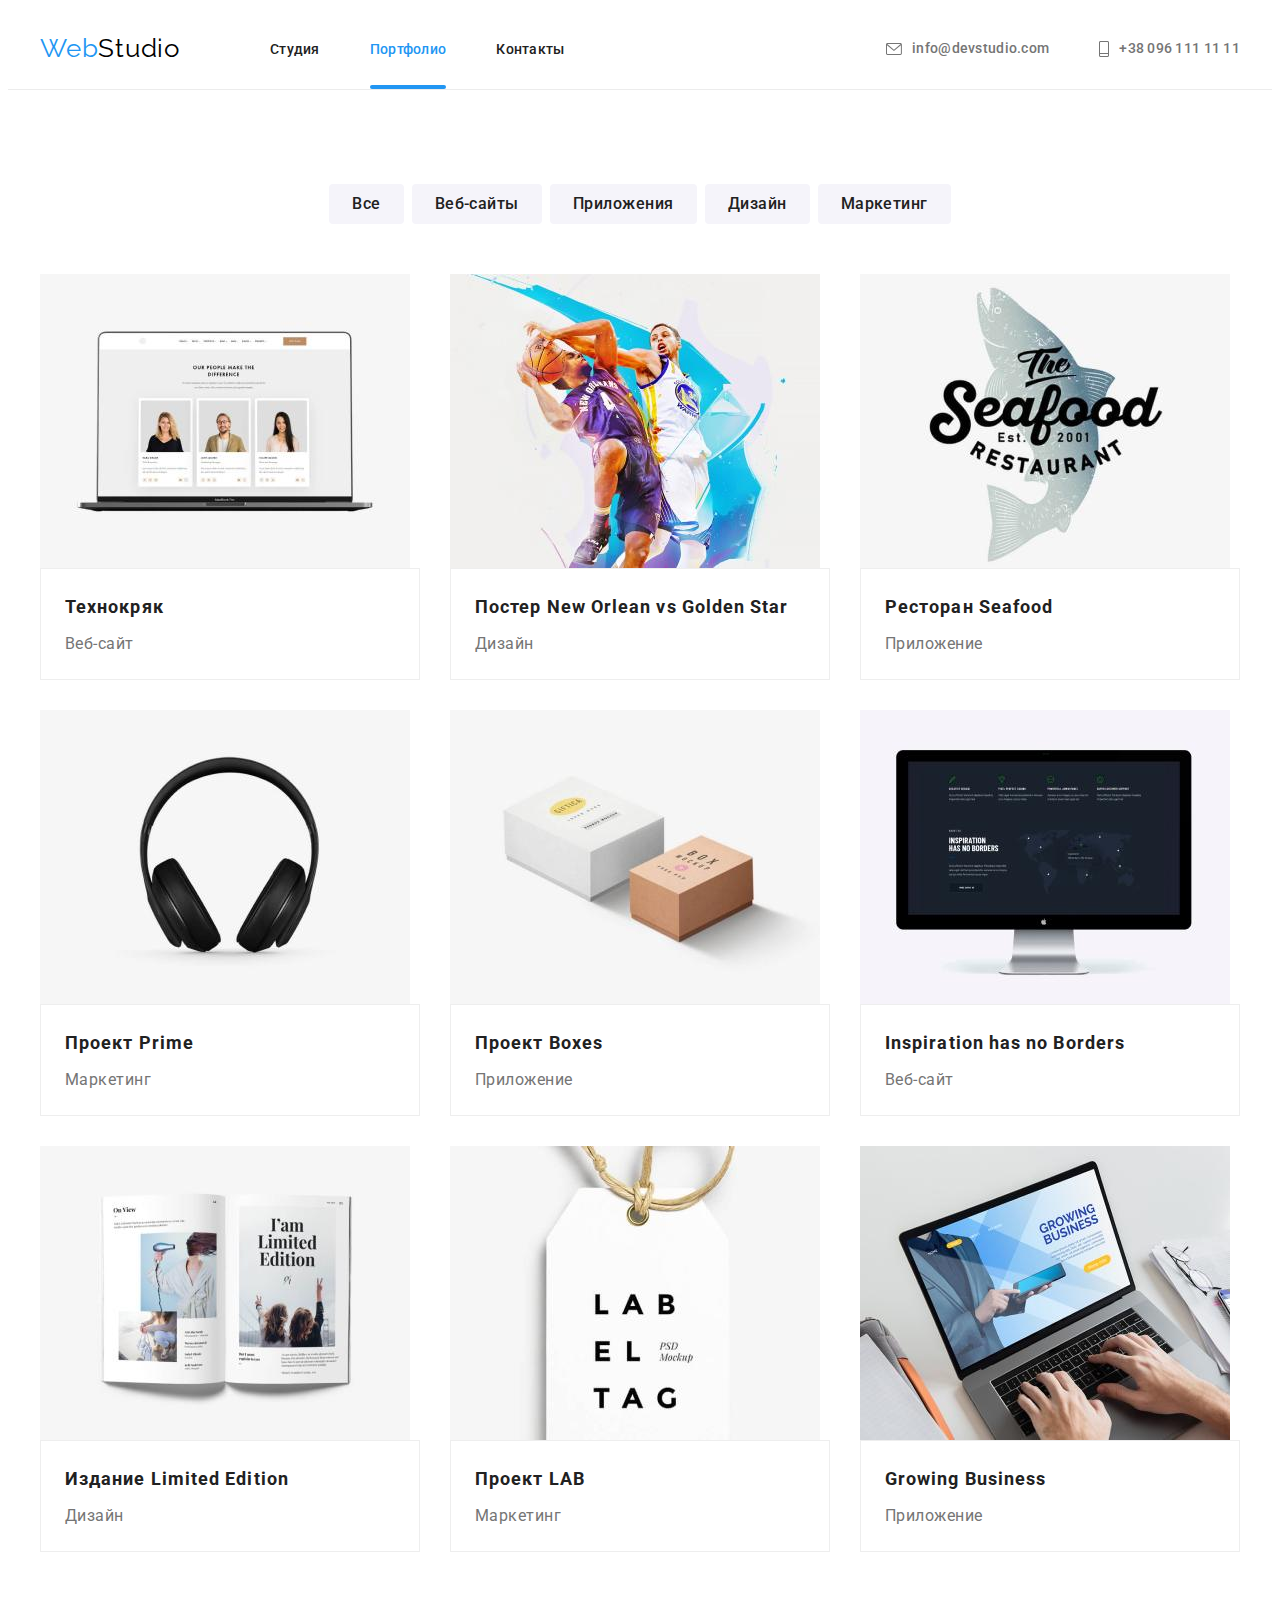
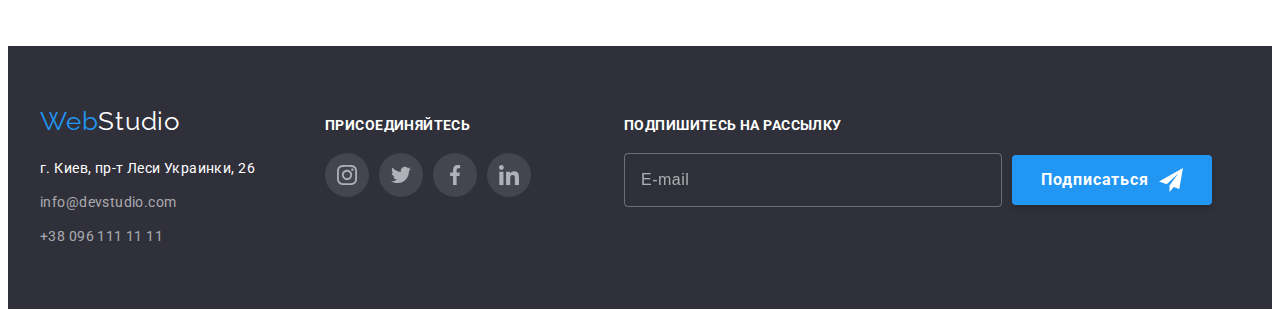
==== portfolio.html @ 3716fda2 "hw8 start" ====
<!DOCTYPE html>
<html lang="ru">
<head>
    <meta charset="UTF-8">
    <meta http-equiv="X-UA-Compatible" content="IE=edge">
    <meta name="viewport" content="width=device-width, initial-scale=1.0">
    <title>Webstudio &#128640;</title>
    <link rel="preconnect" href="https://fonts.googleapis.com">
    <link rel="preconnect" href="https://fonts.gstatic.com" crossorigin>
    <link href="https://fonts.googleapis.com/css2?family=Raleway:wght@700&family=Roboto:wght@400;500;700;900&display=swap"
        rel="stylesheet">
    <link rel="stylesheet" href="https://cdnjs.cloudflare.com/ajax/libs/modern-normalize/1.1.0/modern-normalize.min.css"
        integrity="sha512-wpPYUAdjBVSE4KJnH1VR1HeZfpl1ub8YT/NKx4PuQ5NmX2tKuGu6U/JRp5y+Y8XG2tV+wKQpNHVUX03MfMFn9Q=="
        crossorigin="anonymous" referrerpolicy="no-referrer" />
    <!-- <link rel="stylesheet" href="./css/styles.css" /> -->
        <link rel="stylesheet" href="./css/main.min.css" />

</head>
<body>
    <header class="header">
        <div class="container">
            <a class="logo header__logo link" href="/">
                <p lang="en"><span class="logo__blue link">Web</span>Studio</p>
            </a>
            <nav class="nav">
                <ul class="nav__list list">
                    <li class="nav__item"> <a class="nav__link link" href="./index.html">Студия</a></li>
                    <li class="nav__item"> <a class="nav__link link current" href="./portfolio.html">Портфолио</a></li>
                    <li class="nav__item"> <a class="nav__link link" href="#contacts">Контакты</a></li>
                </ul>
            </nav>
            <div class="connect header__connect">
                <a href="mailto:info@devstudio.com" class="connect__link link"> <svg class="connect__icon" width="16"
                        height="12px">
                        <use href="./img/svg/icons.svg#icon-envelope"></use>
                    </svg> info@devstudio.com</a>
                <a href="tel:+380961111111" class="connect__tel link"> <svg class="connect__icon" width="10" height="16px">
                        <use href="./img/svg/icons.svg#icon-smartphone"></use>
                    </svg> +38 096 111 11 11</a>
            </div>
        </div>
    </header>
    <main>
        <section class="gallery">
            <div class="container">
            <h2 class="visually-hidden">Галерея</h2>
            <ul class="gallery-buttons-list list">
                <li class="gallery-buttons-item"> <button type="button" class="gallery-buttons-link link" href="">Все</button></li>
                <li class="gallery-buttons-item"> <button type="button" class="gallery-buttons-link link" href="">Веб-сайты</button></li>
                <li class="gallery-buttons-item"> <button type="button" class="gallery-buttons-link link" href="">Приложения</button></li>
                <li class="gallery-buttons-item"> <button type="button" class="gallery-buttons-link link" href="">Дизайн</button></li>
                <li class="gallery-buttons-item"> <button type="button" class="gallery-buttons-link link" href="">Маркетинг</button></li>
            </ul>
            <ul class="gallery-list list">
                <li class="gallery-item">
                    <div class="gallery-thumb">
                    <img src="./img/gal1.jpg" alt="example1" width="370" height="294">
                    <p class="gallery-thumb-text">Ресурс предлагает комплексные предложения с разным уровнем функционала и сервисов. Все это позволит посетителю получить
                    исчерпывающие сведения о компании или частном лице.</p>
                    </div>
                    <div class="gallery-text">
                    <h3 class="gallery-item-title">Технокряк</h3>
                    <p class="gallery-item-text">Веб-сайт</p>
                    </div>
                </li>
                <li class="gallery-item">
                    <div class="gallery-thumb">
                    <img src="./img/gal2.jpg" alt="example2" width="370" height="294">
                    <p class="gallery-thumb-text">Ресурс предлагает комплексные предложения с разным уровнем функционала и сервисов. Все это
                        позволит посетителю получить
                        исчерпывающие сведения о компании или частном лице.</p>
                    </div>
                    <div class="gallery-text">
                    <h3 class="gallery-item-title">Постер New Orlean vs Golden Star</h3>
                    <p class="gallery-item-text">Дизайн</p>
                    </div>
                </li>
                <li class="gallery-item">
                    <div class="gallery-thumb">
                    <img src="./img/gal3.jpg" alt="example3" width="370" height="294">
                    <p class="gallery-thumb-text">Ресурс предлагает комплексные предложения с разным уровнем функционала и сервисов. Все это
                        позволит посетителю получить
                        исчерпывающие сведения о компании или частном лице.</p>
                    </div>
                    <div class="gallery-text">
                    <h3 class="gallery-item-title">Ресторан Seafood</h3>
                    <p class="gallery-item-text">Приложение</p>
                    </div>
                </li>
                <li class="gallery-item">
                    <div class="gallery-thumb">
                    <img src="./img/gal4.jpg" alt="example4" width="370" height="294">
                    <p class="gallery-thumb-text">Ресурс предлагает комплексные предложения с разным уровнем функционала и сервисов. Все это
                        позволит посетителю получить
                        исчерпывающие сведения о компании или частном лице.</p>
                    </div>
                    <div class="gallery-text">
                    <h3 class="gallery-item-title">Проект Prime</h3>
                    <p class="gallery-item-text">Маркетинг</p>
                    </div>
                </li>
                <li class="gallery-item">
                    <div class="gallery-thumb">
                    <img src="./img/gal5.jpg" alt="example5" width="370" height="294">
                    <p class="gallery-thumb-text">Ресурс предлагает комплексные предложения с разным уровнем функционала и сервисов. Все это
                        позволит посетителю получить
                        исчерпывающие сведения о компании или частном лице.</p>
                    </div>
                    <div class="gallery-text">
                    <h3 class="gallery-item-title">Проект Boxes</h3>
                    <p class="gallery-item-text">Приложение</p>
                    </div>
                </li>
                <li class="gallery-item">
                    <div class="gallery-thumb">
                    <img src="./img/gal6.jpg" alt="example6" width="370" height="294">
                    <p class="gallery-thumb-text">Ресурс предлагает комплексные предложения с разным уровнем функционала и сервисов. Все это
                        позволит посетителю получить
                        исчерпывающие сведения о компании или частном лице.</p>
                    </div>
                    <div class="gallery-text">
                    <h3 lang="en" class="gallery-item-title">Inspiration has no Borders</h3>
                    <p class="gallery-item-text">Веб-сайт</p>
                    </div>
                </li>
                <li class="gallery-item">
                    <div class="gallery-thumb">
                    <img src="./img/gal7.jpg" alt="example7" width="370" height="294">
                    <p class="gallery-thumb-text">Ресурс предлагает комплексные предложения с разным уровнем функционала и сервисов. Все это
                        позволит посетителю получить
                        исчерпывающие сведения о компании или частном лице.</p>
                    </div>
                    <div class="gallery-text">
                    <h3 class="gallery-item-title">Издание Limited Edition</h3>
                    <p class="gallery-item-text">Дизайн</p>
                    </div>
                </li>
                <li class="gallery-item">
                    <div class="gallery-thumb">
                    <img src="./img/gal8.jpg" alt="example8" width="370" height="294">
                    <p class="gallery-thumb-text">Ресурс предлагает комплексные предложения с разным уровнем функционала и сервисов. Все это
                        позволит посетителю получить
                        исчерпывающие сведения о компании или частном лице.</p>
                    </div>
                    <div class="gallery-text">
                    <h3 class="gallery-item-title">Проект LAB</h3>
                    <p class="gallery-item-text">Маркетинг</p>
                    </div>
                </li>
                <li class="gallery-item">
                    <div class="gallery-thumb">
                    <img src="./img/gal9.jpg" alt="example9" width="370" height="294">
                    <p class="gallery-thumb-text">Ресурс предлагает комплексные предложения с разным уровнем функционала и сервисов. Все это
                        позволит посетителю получить
                        исчерпывающие сведения о компании или частном лице.</p>
                    </div>
                    <div class="gallery-text">
                    <h3 lang="en" class="gallery-item-title">Growing Business</h3>
                    <p class="gallery-item-text">Приложение</p>
                    </div>
                </li>
            </ul>
            </div>
        </section>
    </main>
    <footer class="footer">
        <div class="container footer-info">
            <div class="contacts">
                <a class="logo footer-logo link" href="/">
                    <p lang="en"><span class="logo__blue link">Web</span>Studio</p>
                </a>
                <address class="address footer__address" id="contacts">
                    <ul class="address__list list">
                        <li class="address__item"><a class="address__location link"
                                href="https://goo.gl/maps/YJ5V9x83WiAXV78t8" target="_blank"
                                rel="noopener nofollow noreferrer">г. Киев, пр-т Леси Украинки, 26</a></li>
                        <li class="address__item"><a class="address__mail link"
                                href="mailto:info@devstudio.com">info@devstudio.com</a></li>
                        <li class="address__item"><a class="address__tel link" href="tel:+380961111111">+38 096 111 11
                                11</a></li>
                    </ul>
                </address>
            </div>
            <div class="social">
                <h3 class="social__title">присоединяйтесь</h3>
                <ul class="soc-list list">
                    <li class="soc-list__icon"> <a href="" class="soc-list__link footer__soclink link"><svg
                                class="soc-list__pic footer__pic" width="20px" height="20px">
                                <use href="./img/svg/icons.svg#icon-instagram"></use>
                            </svg></a></li>
                    <li class="soc-list__icon"><a href="" class="soc-list__link footer__soclink link"><svg
                                class="soc-list__pic footer__pic" width="20px" height="20px">
                                <use href="./img/svg/icons.svg#icon-twitter"></use>
                            </svg></a></li>
                    <li class="soc-list__icon"><a href="" class="soc-list__link footer__soclink link"><svg
                                class="soc-list__pic footer__pic" width="20px" height="20px">
                                <use href="./img/svg/icons.svg#icon-facebook"></use>
                            </svg></a></li>
                    <li class="soc-list__icon"><a href="" class="soc-list__link footer__soclink link"><svg
                                class="soc-list__pic footer__pic" width="20px" height="20px">
                                <use href="./img/svg/icons.svg#icon-linkedin"></use>
                            </svg></a></li>
                </ul>
            </div>
            <div class="subscribe">
                <p class="subscribe__title">Подпишитесь на рассылку</p>
                <div class="subscribe__field">
                    <input type="email" name="footer-name" class="subscribe__input" placeholder="E-mail">
                    <button type="submit" class="subscribe__button">Подписаться <svg class="subscribe__icon" width="24"
                            height="24">
                            <use href="./img/svg/icons.svg#icon-plane"></use>
                        </svg></button>
                </div>
            </div>
    </footer>
</body>
</html>
---- css/main.min.css ----
.header .container{display:flex;align-items:center}.header{background-color:#fff;border-bottom:1px solid #ececec}.nav__item{max-height:80px}.nav__item:not(:last-child){margin-right:50px}.nav__link{font-weight:500;font-size:14px;line-height:1.1428571429;letter-spacing:.02em;color:var(--main-text-color);padding:32px 0px;position:relative;transition:250ms color var(--timing-animation)}.current{color:var(--second-text-color)}.current::after{position:absolute;content:"";display:block;width:100%;height:4px;left:0px;bottom:0px;border-radius:2px;background-color:var(--second-text-color);animation-name:grow;animation-duration:1100ms;animation-timing-function:var(--timing-animation);animation-delay:250ms;animation-fill-mode:forwards}@keyframes grow{from{transform:scale(0)}to{transform:scale(1)}}.connect__link,.connect__tel{font-weight:500;font-size:14px;line-height:1.14;letter-spacing:.02em;color:#757575;display:flex;align-items:center;justify-content:center;transition:color 250ms cubic-bezier(0.4, 0, 0.2, 1)}.connect__link:hover,.connect__link:focus,.connect__tel:hover,.connect__tel:focus{color:var(--second-text-color);fill:var(--second-text-color)}.connect__icon{margin-right:10px;fill:currentColor;transition:250ms fill var(--timing-animation)}.connect__icon:hover,.connect__icon:focus{color:var(--second-text-color);fill:var(--second-text-color)}.nav__list{display:flex;align-items:center}.connect{display:flex}.header__connect{margin-left:auto}.connect__tel{margin-left:50px}.top{background-color:#c4c4c4;padding-top:200px;padding-bottom:200px;background-image:linear-gradient(to right, rgba(47, 48, 58, 0.4), rgba(47, 48, 58, 0.4)),url(../img/top-back.jpg);background-repeat:no-repeat;background-position:center;background-size:cover;max-width:1600px;margin:0 auto}.top__title{font-weight:900;font-size:44px;line-height:1.36;letter-spacing:.06em;text-transform:uppercase;color:#fff;box-sizing:content-box;text-align:center;margin-bottom:30px}.top__button{font-family:inherit;font-size:16px;font-weight:700;line-height:1.875;letter-spacing:.06em;color:#fff;background-color:var(--second-text-color);cursor:pointer;border-radius:4px;border:1px solid rgba(0,0,0,0);display:block;text-align:center;margin:auto;width:200px;height:50px;transition:width 250ms var(--timing-animation),height 250ms var(--timing-animation)}.top__button:hover{width:203px;height:51px}.features{padding-top:95px}.features__list{display:flex;align-items:center;flex-wrap:nowrap}.features__item{width:270px}.features__item:not(:last-child){margin-right:30px}.feature-icon-1::before,.feature-icon-2::before,.feature-icon-3::before,.feature-icon-4::before{margin-bottom:30px;display:flex;content:"";height:120px;background-color:#f5f4fa;background-repeat:no-repeat;background-position:center;border-radius:4px;border:1px solid rgba(0,0,0,0)}.feature-icon-1::before{background-image:url(../img/svg/antenna1.svg)}.feature-icon-2::before{background-image:url(../img/svg/clock1.svg)}.feature-icon-3::before{background-image:url(../img/svg/diagram1.svg)}.feature-icon-4::before{background-image:url(../img/svg/astronaut1.svg)}.feature-icon-1:hover::before,.feature-icon-2:hover::before,.feature-icon-3:hover::before,.feature-icon-4:hover::before{animation:testrotate 1s infinite alternate linear;animation-duration:1000ms;animation-delay:250ms}@keyframes testrotate{0%{transform:rotateY(0deg)}100%{transform:rotateY(180deg)}}.features__title{font-size:14px;line-height:1.14;letter-spacing:.03em;text-transform:uppercase;color:var(--main-text-color);margin-bottom:10px}.features__text{font-weight:400;font-size:14px;line-height:1.71;letter-spacing:.03em;color:#757575}.wwd{padding-top:94px;padding-bottom:94px}.wwd__title{font-size:36px;line-height:1.1666666667;letter-spacing:.03em;color:var(--main-text-color);box-sizing:content-box;text-align:center;margin-bottom:50px}.wwd__item{flex-basis:calc(33.3333333333% - 30px);margin-left:30px;position:relative}.wwd__item::before{position:absolute;content:"";width:100%;height:70px;background-color:rgba(47,48,58,.8);bottom:0px}.wwd__text{position:absolute;top:251px;left:83px;font-style:normal;font-weight:700;font-size:14px;line-height:1.1428571429;text-align:center;letter-spacing:.03em;text-transform:uppercase;color:#fff}.wwd__list{display:flex;align-items:center;margin-left:-30px}.team{background-color:#f5f4fa;padding-top:94px;padding-bottom:94px}.who{padding-top:30px;padding-bottom:30px}.team__title{font-size:36px;line-height:1.1666666667;letter-spacing:.03em;color:var(--main-text-color);box-sizing:content-box;text-align:center;margin-bottom:50px}.team__list{display:flex;align-items:center;margin-left:-30px}.team__item{flex-basis:calc(33.3333333333% - 30px);margin-left:30px;background-color:#fff;box-sizing:border-box;box-shadow:0px 2px 1px 0px rgba(0,0,0,.2),0px 1px 1px 0px rgba(0,0,0,.1411764706),0px 1px 3px 0px rgba(0,0,0,.1215686275);border-radius:4px}.who__title{font-weight:500;font-size:16px;line-height:1.1875;letter-spacing:.03em;color:var(--main-text-color);box-sizing:content-box;text-align:center}.who__text{font-weight:400;font-size:16px;line-height:1.1875;letter-spacing:.03em;color:#757575;box-sizing:content-box;text-align:center;margin-top:10px}.team__soc{margin-bottom:30px}.partners{padding-top:94px;padding-bottom:94px}.partners__title{font-family:"Roboto";font-style:normal;font-weight:700;font-size:36px;line-height:1.1666666667;text-align:center;letter-spacing:.03em;color:var(--main-text-color);margin-bottom:50px}.partners__list{display:flex;align-items:center;justify-content:center}.partners__link{width:170px;height:92px;border-radius:4px;border:1px solid rgba(0,0,0,0);border-color:#afb1b8;display:flex;align-items:center;justify-content:center;margin-right:30px;transition:250ms border-color var(--timing-animation)}.partners__link:hover,.partners__link:focus{border-color:var(--second-text-color)}.partners__icon{fill:#afb1b8;transition:250ms fill var(--timing-animation)}.partners__link:hover .partners__icon,.partners__link:focus .partners__icon{fill:var(--second-text-color)}.footer{background-color:#2f303a;padding-top:60px;padding-bottom:60px}.footer-info{display:flex;align-items:baseline}.footer__address{margin-right:70px}.social__title{font-family:"Roboto";font-style:normal;font-weight:700;font-size:14px;line-height:1.1428571429;letter-spacing:.03em;text-transform:uppercase;color:#fff;margin-bottom:20px}.footer__soclink{background-color:rgba(255,255,255,.1019607843)}.footer__pic{fill:#fff}.subscribe{display:block;margin-left:93px}.subscribe__input{display:flex;width:358px;height:50px;color:rgba(255,255,255,.6);border:1px solid rgba(255,255,255,.3);filter:drop-shadow(0px 4px 4px rgba(0, 0, 0, 0.15));border-radius:4px;background-color:rgba(0,0,0,0);padding-left:16px;outline:rgba(0,0,0,0);transition:250ms border var(--timing-animation)}.subscribe__input:hover,.subscribe__input:focus{border:1px solid var(--second-text-color)}.subscribe__input::placeholder{font-weight:400;font-size:16px;line-height:1.25;display:flex;align-items:center;letter-spacing:.03em;color:rgba(255,255,255,.6)}.subscribe__title{font-weight:700;font-size:14px;line-height:1.1428571429;letter-spacing:.03em;text-transform:uppercase;color:#fff}.subscribe__field{display:flex;align-items:center;margin-top:20px}.subscribe__button{font-family:inherit;font-size:16px;font-weight:700;line-height:1.875;letter-spacing:.06em;color:#fff;width:200px;height:50px;background-color:var(--second-text-color);cursor:pointer;border-radius:4px;border:1px solid rgba(0,0,0,0);display:flex;align-items:flex-end;box-shadow:0px 4px 4px rgba(0,0,0,.15);margin-left:10px;display:flex;align-items:center;justify-content:center}.subscribe__icon{fill:#fff;margin-left:10px}.gallery{padding-top:94px;padding-bottom:94px}.gallery-buttons-list{display:flex;align-items:center;justify-content:center;margin-bottom:50px}.gallery-buttons-link{font-family:inherit;font-weight:500;font-size:16px;line-height:1.62;letter-spacing:.03em;color:var(--main-text-color);background-color:#f5f4fa;cursor:pointer;padding:6px 22px;border-radius:4px;border:1px solid rgba(0,0,0,0);transition:250ms background-color var(--timing-animation),250ms box-shadow var(--timing-animation),250ms color var(--timing-animation)}.gallery-buttons-link:hover,.gallery-buttons-link:focus{background-color:var(--second-text-color);box-shadow:0px 2px 2px 0px rgba(0,0,0,.1215686275),0px 1px 2px 0px rgba(0,0,0,.0784313725),0px 3px 1px 0px rgba(0,0,0,.1019607843);color:#fff}.gallery-buttons-item:not(:last-child){margin-right:8px}.gallery-list{display:flex;align-items:center;flex-wrap:wrap;margin:-15px}.gallery-item{flex-basis:calc(33.3333333333% - 30px);margin:15px;position:relative}.gallery-item:hover{box-shadow:0px 3px 1px rgba(0,0,0,.1),0px 1px 2px rgba(0,0,0,.08),0px 2px 2px rgba(0,0,0,.12)}.gallery-item img{display:block;max-width:100%}.gallery-thumb{position:relative;width:100%;height:294px;overflow:hidden}.gallery-thumb::before{position:absolute;content:"";width:100%;height:100%;background-color:rgba(33,150,243,.9);transform:translateY(100%);transition:transform 250ms var(--timing-animation)}.gallery-item:hover .gallery-thumb::before{transform:translateY(0%)}.gallery-thumb-text{position:absolute;font-style:normal;top:0px;font-weight:400;font-size:18px;line-height:1.56;padding:63px 24px;letter-spacing:.03em;color:#fff;transform:translateY(100%);transition:transform 350ms var(--timing-animation)}.gallery-item:hover .gallery-thumb-text{transform:translateY(0%)}.gallery-text{padding-top:20px;padding-bottom:20px;border:1px solid #eee}.gallery-item-title{font-size:18px;line-height:2;letter-spacing:.06em;color:#212121;margin-left:24px}.gallery-item-text{font-weight:400;font-size:16px;line-height:1.88;letter-spacing:.03em;color:#757575;margin-top:4px;margin-left:24px}.current-button{color:#fff;background-color:#2196f3}.container{width:1200px;margin:0 auto;padding-left:15px;padding-right:15px}.logo{font-family:"Raleway",sans-serif;font-style:normal;font-size:26px;line-height:1.1923076923;letter-spacing:.03em;display:block}.header__logo{margin-right:90px;padding:25px 0px;color:#000}.logo__blue{font-family:"Raleway",sans-serif;font-size:26px;line-height:1.1923076923;letter-spacing:.03em;color:#2196f3}.footer-logo{color:#fff}.soc-list{display:flex;justify-content:center;margin-bottom:30px}.soc-list__icon{width:44px;height:44px;margin-right:10px}.soc-list__icon:last-child{margin-right:0}.soc-list__link{width:100%;height:100%;border-radius:50%;display:flex;align-items:center;justify-content:center;transition:250ms background-color var(--timing-animation)}.soc-list__link:hover,.soc-list__link:focus{background-color:var(--second-text-color)}.soc-list__pic{fill:#afb1b8;transition:250ms fill var(--timing-animation)}.soc-list__link:hover .soc-list__pic,.soc-list__link:focus .soc-list__pic{fill:#fff}.address{font-style:normal}.address__item:not(:last-child){margin-bottom:10px}.address__list{margin-top:20px;display:block}.address__location{font-weight:400;font-size:14px;line-height:1.71;letter-spacing:.03em;color:#fff;transition:250ms color var(--timing-animation)}.address__location:hover,.address__location:focus{color:var(--second-text-color)}.address__mail{font-weight:400;font-size:14px;line-height:1.71;letter-spacing:.03em;color:rgba(255,255,255,.6);transition:250ms color var(--timing-animation)}.address__mail:hover,.address__mail:focus{color:var(--second-text-color)}.address__tel{font-weight:400;font-size:14px;line-height:1.71;letter-spacing:.03em;color:rgba(255,255,255,.6);transition:250ms color var(--timing-animation)}.address__tel:hover,.address__tel:focus{color:var(--second-text-color)}.backdrop{position:fixed;top:0;left:0;width:100%;height:100%;background-color:rgba(0,0,0,.2);opacity:1;transition:opacity 250ms var(--timing-animation)}.backdrop.is-hidden{opacity:0;pointer-events:none}.modal{width:528px;min-height:581px;position:absolute;top:50%;left:50%;transform:translate(-50%, -50%) scale(1);opacity:1;visibility:visible;transition:transform 250ms var(--timing-animation),opacity 250ms var(--timing-animation),scale 250ms var(--timing-animation);background-color:#fff;box-shadow:0px 1px 3px rgba(0,0,0,.12),0px 1px 1px rgba(0,0,0,.14),0px 2px 1px rgba(0,0,0,.2);border-radius:4px;padding:40px}.backdrop.is-hidden .modal{transform:translate(-50%, -50%) scale(1.2);opacity:0;visibility:hidden}.no-scroll{overflow:hidden}.close-modal-button{position:absolute;top:8px;right:8px;width:30px;height:30px;border-radius:50%;border:1px solid rgba(0,0,0,.1);background:#fff;display:flex;justify-content:center;align-items:center;transition:250ms border var(--timing-animation)}.close-modal-button:focus{border:3px solid rgba(0,0,0,.3)}.link-icon-close{width:100%;height:100%;fill:currentColor;transition:250ms fill var(--timing-animation);display:flex}.link-icon-close:hover,.link-icon-close:focus{fill:var(--second-text-color)}.modal-title{font-weight:700;font-size:20px;line-height:1.15;text-align:center;letter-spacing:.03em;color:#212121}.modal-form{width:448px;margin-top:12px}.modal-input{box-sizing:border-box;width:100%;height:40px;border:1px solid rgba(0,0,0,0);border-color:rgba(33,33,33,.2);border-radius:4px;transition:250ms border-color var(--timing-animation);outline:rgba(0,0,0,0);padding-left:42px}.modal-input:hover,.modal-input:focus{border-color:var(--second-text-color);fill:var(--second-text-color)}.modal-wrap{position:relative}.modal-field{margin-bottom:10px}.form-icon{position:absolute;left:12px;top:50%;transform:translateY(-50%);transition:250ms fill var(--timing-animation)}.modal-input:hover+.form-icon,.modal-input:focus+.form-icon{fill:var(--second-text-color)}.modal-input-comment{box-sizing:border-box;width:448px;height:120px;left:576px;top:518px;font-size:14px;line-height:1.1428571429;letter-spacing:.01em;color:rgba(117,117,117,.5);border:1px solid rgba(0,0,0,0);border-color:rgba(33,33,33,.2);border-radius:4px;margin-bottom:10px;transition:250ms border-color var(--timing-animation);outline:rgba(0,0,0,0);resize:none;padding:12px 16px}.modal-input-comment::placeholder{position:absolute;font-weight:400;font-size:12px;line-height:1.1666666667;letter-spacing:.01em;color:rgba(117,117,117,.5)}.modal-input-comment:hover,.modal-input-comment:focus{border-color:var(--second-text-color);fill:var(--second-text-color)}.policy{font-weight:400;font-size:14px;line-height:1.7142857143;letter-spacing:.03em;color:#757575;margin-bottom:30px;display:flex;align-items:center;justify-content:center}.check-icon{fill:rgba(0,0,0,0)}.policy span{width:16px;height:15px;border:2px solid #212121;border-radius:3px;margin-right:9px;display:flex;align-items:center;justify-content:center}.modal-check:checked+.policy span{background-color:var(--second-text-color);border:none}.modal-check:checked+.policy .check-icon{fill:#fff}.modal-button{font-family:inherit;font-size:16px;font-weight:700;line-height:1.875;letter-spacing:.06em;color:#fff;width:200px;height:50px;background-color:var(--second-text-color);cursor:pointer;padding:10px 32px;border-radius:4px;border:1px solid rgba(0,0,0,0);display:block;text-align:center;margin:auto;box-shadow:0px 4px 4px rgba(0,0,0,.15);transition:width 250ms var(--timing-animation),height 250ms var(--timing-animation)}.modal-button:hover{width:203px;height:51px}.modal-label{font-weight:400;font-size:12px;line-height:1.1666666667;letter-spacing:.01em;color:#757575;display:block;margin-bottom:4px}.modal-policy-link{text-decoration-line:underline;color:#2196f3;margin-left:4px}:root{--main-text-color: #212121;--second-text-color: #2196f3;--typical-margin: 20px;--timing-animation: cubic-bezier(0.4, 0, 0.2, 1)}p,h1,h2,h3,h4,h5,h6{margin:0}ul,ol{margin:0;padding-left:0}button{cursor:pointer}img{display:block}body{font-family:"Roboto",sans-serif}.list{list-style:none}.link{text-decoration:none}.visually-hidden{position:absolute;white-space:nowrap;width:1px;height:1px;overflow:hidden;border:0;padding:0;clip:rect(0 0 0 0);clip-path:inset(50%);margin:-1px}/*# sourceMappingURL=main.min.css.map */
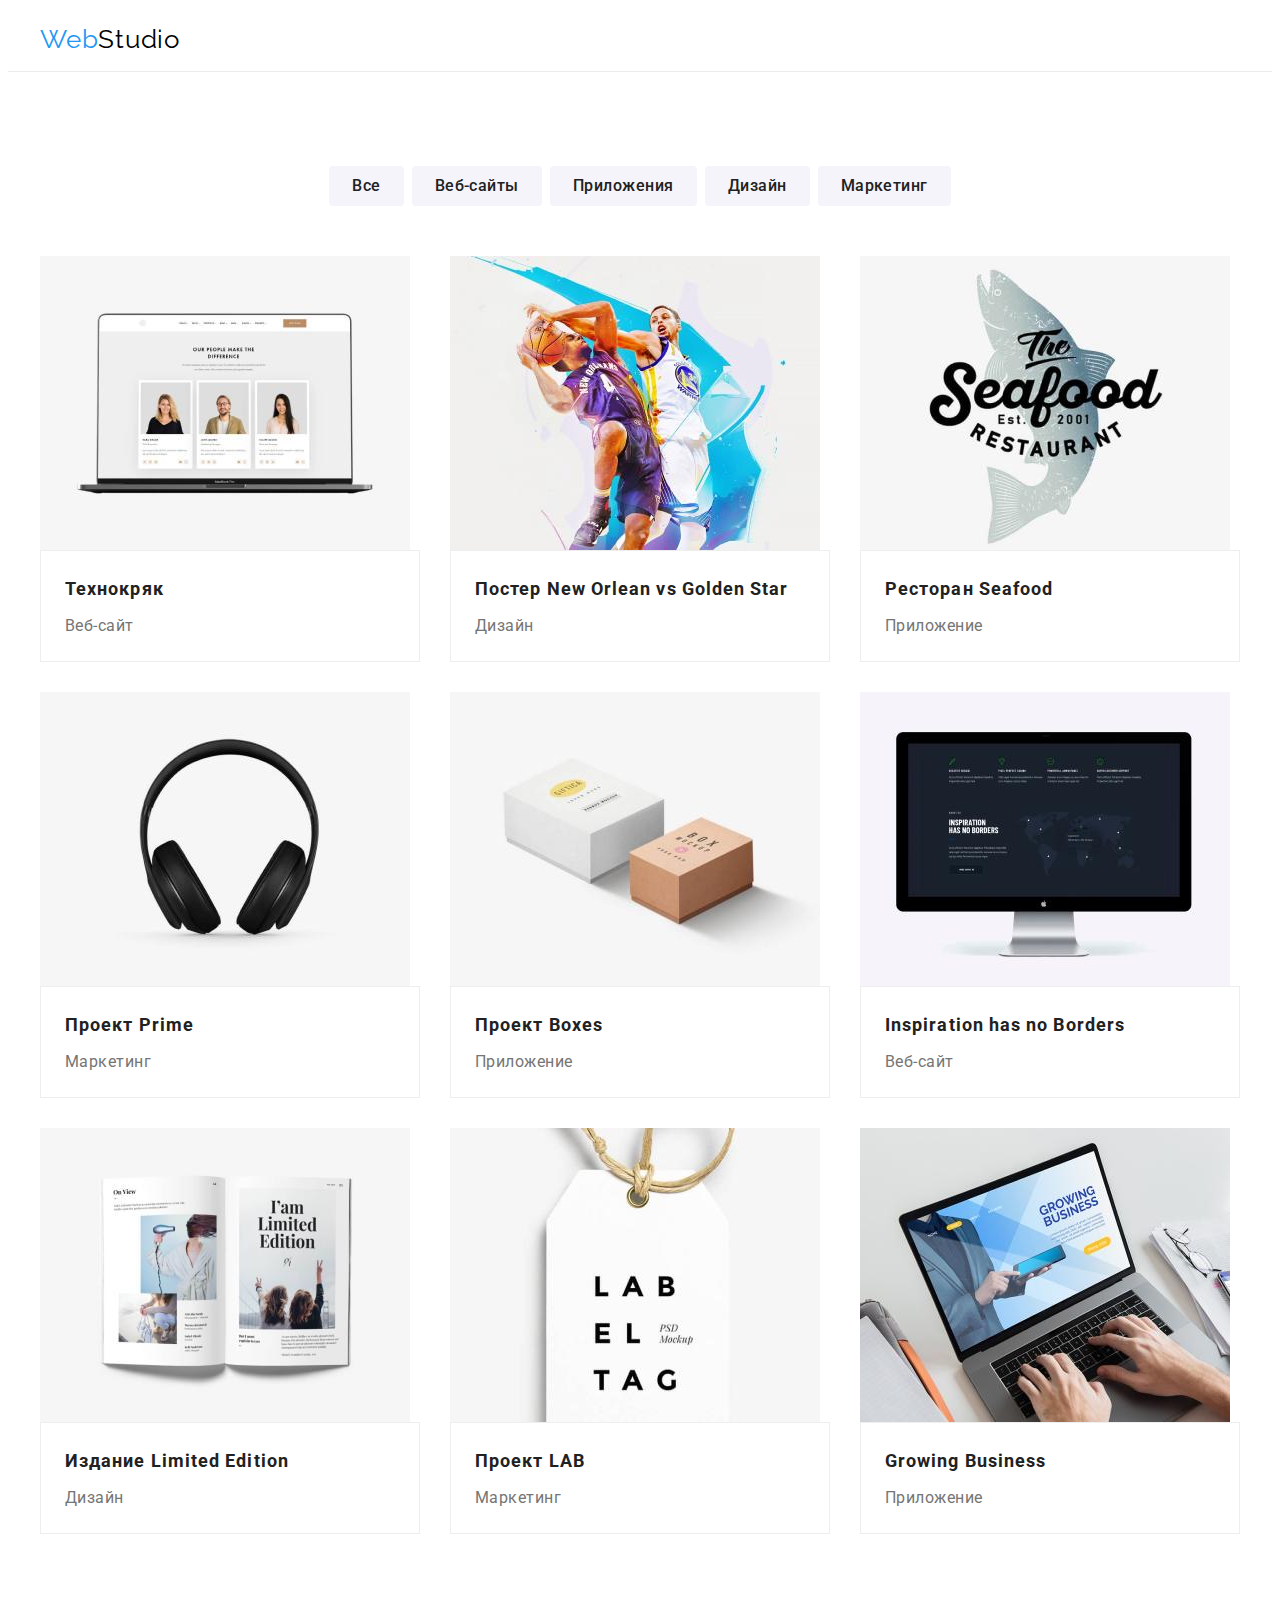
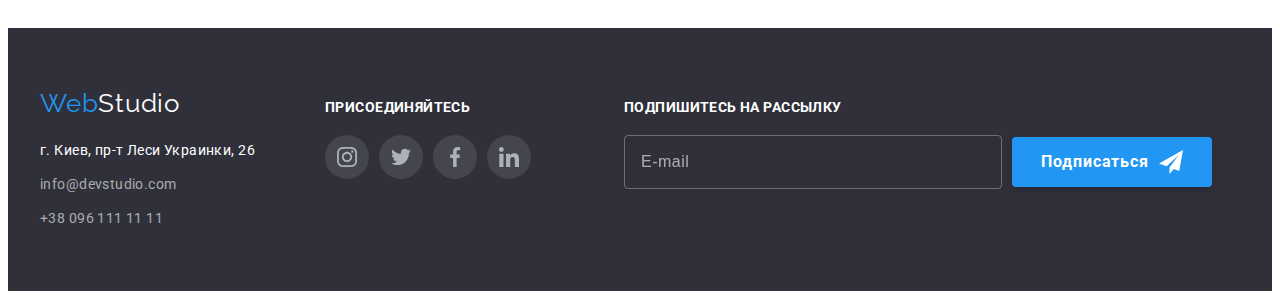
==== commit 44254c25: "mob menu troubles" ====
--- a/portfolio.html
+++ b/portfolio.html
@@ -213,5 +213,6 @@
                 </div>
             </div>
     </footer>
+    <script src="./js/menu.js"></script>
 </body>
 </html>--- a/css/main.min.css
+++ b/css/main.min.css
@@ -1 +1 @@
-.header .container{display:flex;align-items:center}.header{background-color:#fff;border-bottom:1px solid #ececec}.nav__item{max-height:80px}.nav__item:not(:last-child){margin-right:50px}.nav__link{font-weight:500;font-size:14px;line-height:1.1428571429;letter-spacing:.02em;color:var(--main-text-color);padding:32px 0px;position:relative;transition:250ms color var(--timing-animation)}.current{color:var(--second-text-color)}.current::after{position:absolute;content:"";display:block;width:100%;height:4px;left:0px;bottom:0px;border-radius:2px;background-color:var(--second-text-color);animation-name:grow;animation-duration:1100ms;animation-timing-function:var(--timing-animation);animation-delay:250ms;animation-fill-mode:forwards}@keyframes grow{from{transform:scale(0)}to{transform:scale(1)}}.connect__link,.connect__tel{font-weight:500;font-size:14px;line-height:1.14;letter-spacing:.02em;color:#757575;display:flex;align-items:center;justify-content:center;transition:color 250ms cubic-bezier(0.4, 0, 0.2, 1)}.connect__link:hover,.connect__link:focus,.connect__tel:hover,.connect__tel:focus{color:var(--second-text-color);fill:var(--second-text-color)}.connect__icon{margin-right:10px;fill:currentColor;transition:250ms fill var(--timing-animation)}.connect__icon:hover,.connect__icon:focus{color:var(--second-text-color);fill:var(--second-text-color)}.nav__list{display:flex;align-items:center}.connect{display:flex}.header__connect{margin-left:auto}.connect__tel{margin-left:50px}.top{background-color:#c4c4c4;padding-top:200px;padding-bottom:200px;background-image:linear-gradient(to right, rgba(47, 48, 58, 0.4), rgba(47, 48, 58, 0.4)),url(../img/top-back.jpg);background-repeat:no-repeat;background-position:center;background-size:cover;max-width:1600px;margin:0 auto}.top__title{font-weight:900;font-size:44px;line-height:1.36;letter-spacing:.06em;text-transform:uppercase;color:#fff;box-sizing:content-box;text-align:center;margin-bottom:30px}.top__button{font-family:inherit;font-size:16px;font-weight:700;line-height:1.875;letter-spacing:.06em;color:#fff;background-color:var(--second-text-color);cursor:pointer;border-radius:4px;border:1px solid rgba(0,0,0,0);display:block;text-align:center;margin:auto;width:200px;height:50px;transition:width 250ms var(--timing-animation),height 250ms var(--timing-animation)}.top__button:hover{width:203px;height:51px}.features{padding-top:95px}.features__list{display:flex;align-items:center;flex-wrap:nowrap}.features__item{width:270px}.features__item:not(:last-child){margin-right:30px}.feature-icon-1::before,.feature-icon-2::before,.feature-icon-3::before,.feature-icon-4::before{margin-bottom:30px;display:flex;content:"";height:120px;background-color:#f5f4fa;background-repeat:no-repeat;background-position:center;border-radius:4px;border:1px solid rgba(0,0,0,0)}.feature-icon-1::before{background-image:url(../img/svg/antenna1.svg)}.feature-icon-2::before{background-image:url(../img/svg/clock1.svg)}.feature-icon-3::before{background-image:url(../img/svg/diagram1.svg)}.feature-icon-4::before{background-image:url(../img/svg/astronaut1.svg)}.feature-icon-1:hover::before,.feature-icon-2:hover::before,.feature-icon-3:hover::before,.feature-icon-4:hover::before{animation:testrotate 1s infinite alternate linear;animation-duration:1000ms;animation-delay:250ms}@keyframes testrotate{0%{transform:rotateY(0deg)}100%{transform:rotateY(180deg)}}.features__title{font-size:14px;line-height:1.14;letter-spacing:.03em;text-transform:uppercase;color:var(--main-text-color);margin-bottom:10px}.features__text{font-weight:400;font-size:14px;line-height:1.71;letter-spacing:.03em;color:#757575}.wwd{padding-top:94px;padding-bottom:94px}.wwd__title{font-size:36px;line-height:1.1666666667;letter-spacing:.03em;color:var(--main-text-color);box-sizing:content-box;text-align:center;margin-bottom:50px}.wwd__item{flex-basis:calc(33.3333333333% - 30px);margin-left:30px;position:relative}.wwd__item::before{position:absolute;content:"";width:100%;height:70px;background-color:rgba(47,48,58,.8);bottom:0px}.wwd__text{position:absolute;top:251px;left:83px;font-style:normal;font-weight:700;font-size:14px;line-height:1.1428571429;text-align:center;letter-spacing:.03em;text-transform:uppercase;color:#fff}.wwd__list{display:flex;align-items:center;margin-left:-30px}.team{background-color:#f5f4fa;padding-top:94px;padding-bottom:94px}.who{padding-top:30px;padding-bottom:30px}.team__title{font-size:36px;line-height:1.1666666667;letter-spacing:.03em;color:var(--main-text-color);box-sizing:content-box;text-align:center;margin-bottom:50px}.team__list{display:flex;align-items:center;margin-left:-30px}.team__item{flex-basis:calc(33.3333333333% - 30px);margin-left:30px;background-color:#fff;box-sizing:border-box;box-shadow:0px 2px 1px 0px rgba(0,0,0,.2),0px 1px 1px 0px rgba(0,0,0,.1411764706),0px 1px 3px 0px rgba(0,0,0,.1215686275);border-radius:4px}.who__title{font-weight:500;font-size:16px;line-height:1.1875;letter-spacing:.03em;color:var(--main-text-color);box-sizing:content-box;text-align:center}.who__text{font-weight:400;font-size:16px;line-height:1.1875;letter-spacing:.03em;color:#757575;box-sizing:content-box;text-align:center;margin-top:10px}.team__soc{margin-bottom:30px}.partners{padding-top:94px;padding-bottom:94px}.partners__title{font-family:"Roboto";font-style:normal;font-weight:700;font-size:36px;line-height:1.1666666667;text-align:center;letter-spacing:.03em;color:var(--main-text-color);margin-bottom:50px}.partners__list{display:flex;align-items:center;justify-content:center}.partners__link{width:170px;height:92px;border-radius:4px;border:1px solid rgba(0,0,0,0);border-color:#afb1b8;display:flex;align-items:center;justify-content:center;margin-right:30px;transition:250ms border-color var(--timing-animation)}.partners__link:hover,.partners__link:focus{border-color:var(--second-text-color)}.partners__icon{fill:#afb1b8;transition:250ms fill var(--timing-animation)}.partners__link:hover .partners__icon,.partners__link:focus .partners__icon{fill:var(--second-text-color)}.footer{background-color:#2f303a;padding-top:60px;padding-bottom:60px}.footer-info{display:flex;align-items:baseline}.footer__address{margin-right:70px}.social__title{font-family:"Roboto";font-style:normal;font-weight:700;font-size:14px;line-height:1.1428571429;letter-spacing:.03em;text-transform:uppercase;color:#fff;margin-bottom:20px}.footer__soclink{background-color:rgba(255,255,255,.1019607843)}.footer__pic{fill:#fff}.subscribe{display:block;margin-left:93px}.subscribe__input{display:flex;width:358px;height:50px;color:rgba(255,255,255,.6);border:1px solid rgba(255,255,255,.3);filter:drop-shadow(0px 4px 4px rgba(0, 0, 0, 0.15));border-radius:4px;background-color:rgba(0,0,0,0);padding-left:16px;outline:rgba(0,0,0,0);transition:250ms border var(--timing-animation)}.subscribe__input:hover,.subscribe__input:focus{border:1px solid var(--second-text-color)}.subscribe__input::placeholder{font-weight:400;font-size:16px;line-height:1.25;display:flex;align-items:center;letter-spacing:.03em;color:rgba(255,255,255,.6)}.subscribe__title{font-weight:700;font-size:14px;line-height:1.1428571429;letter-spacing:.03em;text-transform:uppercase;color:#fff}.subscribe__field{display:flex;align-items:center;margin-top:20px}.subscribe__button{font-family:inherit;font-size:16px;font-weight:700;line-height:1.875;letter-spacing:.06em;color:#fff;width:200px;height:50px;background-color:var(--second-text-color);cursor:pointer;border-radius:4px;border:1px solid rgba(0,0,0,0);display:flex;align-items:flex-end;box-shadow:0px 4px 4px rgba(0,0,0,.15);margin-left:10px;display:flex;align-items:center;justify-content:center}.subscribe__icon{fill:#fff;margin-left:10px}.gallery{padding-top:94px;padding-bottom:94px}.gallery-buttons-list{display:flex;align-items:center;justify-content:center;margin-bottom:50px}.gallery-buttons-link{font-family:inherit;font-weight:500;font-size:16px;line-height:1.62;letter-spacing:.03em;color:var(--main-text-color);background-color:#f5f4fa;cursor:pointer;padding:6px 22px;border-radius:4px;border:1px solid rgba(0,0,0,0);transition:250ms background-color var(--timing-animation),250ms box-shadow var(--timing-animation),250ms color var(--timing-animation)}.gallery-buttons-link:hover,.gallery-buttons-link:focus{background-color:var(--second-text-color);box-shadow:0px 2px 2px 0px rgba(0,0,0,.1215686275),0px 1px 2px 0px rgba(0,0,0,.0784313725),0px 3px 1px 0px rgba(0,0,0,.1019607843);color:#fff}.gallery-buttons-item:not(:last-child){margin-right:8px}.gallery-list{display:flex;align-items:center;flex-wrap:wrap;margin:-15px}.gallery-item{flex-basis:calc(33.3333333333% - 30px);margin:15px;position:relative}.gallery-item:hover{box-shadow:0px 3px 1px rgba(0,0,0,.1),0px 1px 2px rgba(0,0,0,.08),0px 2px 2px rgba(0,0,0,.12)}.gallery-item img{display:block;max-width:100%}.gallery-thumb{position:relative;width:100%;height:294px;overflow:hidden}.gallery-thumb::before{position:absolute;content:"";width:100%;height:100%;background-color:rgba(33,150,243,.9);transform:translateY(100%);transition:transform 250ms var(--timing-animation)}.gallery-item:hover .gallery-thumb::before{transform:translateY(0%)}.gallery-thumb-text{position:absolute;font-style:normal;top:0px;font-weight:400;font-size:18px;line-height:1.56;padding:63px 24px;letter-spacing:.03em;color:#fff;transform:translateY(100%);transition:transform 350ms var(--timing-animation)}.gallery-item:hover .gallery-thumb-text{transform:translateY(0%)}.gallery-text{padding-top:20px;padding-bottom:20px;border:1px solid #eee}.gallery-item-title{font-size:18px;line-height:2;letter-spacing:.06em;color:#212121;margin-left:24px}.gallery-item-text{font-weight:400;font-size:16px;line-height:1.88;letter-spacing:.03em;color:#757575;margin-top:4px;margin-left:24px}.current-button{color:#fff;background-color:#2196f3}.container{width:1200px;margin:0 auto;padding-left:15px;padding-right:15px}.logo{font-family:"Raleway",sans-serif;font-style:normal;font-size:26px;line-height:1.1923076923;letter-spacing:.03em;display:block}.header__logo{margin-right:90px;padding:25px 0px;color:#000}.logo__blue{font-family:"Raleway",sans-serif;font-size:26px;line-height:1.1923076923;letter-spacing:.03em;color:#2196f3}.footer-logo{color:#fff}.soc-list{display:flex;justify-content:center;margin-bottom:30px}.soc-list__icon{width:44px;height:44px;margin-right:10px}.soc-list__icon:last-child{margin-right:0}.soc-list__link{width:100%;height:100%;border-radius:50%;display:flex;align-items:center;justify-content:center;transition:250ms background-color var(--timing-animation)}.soc-list__link:hover,.soc-list__link:focus{background-color:var(--second-text-color)}.soc-list__pic{fill:#afb1b8;transition:250ms fill var(--timing-animation)}.soc-list__link:hover .soc-list__pic,.soc-list__link:focus .soc-list__pic{fill:#fff}.address{font-style:normal}.address__item:not(:last-child){margin-bottom:10px}.address__list{margin-top:20px;display:block}.address__location{font-weight:400;font-size:14px;line-height:1.71;letter-spacing:.03em;color:#fff;transition:250ms color var(--timing-animation)}.address__location:hover,.address__location:focus{color:var(--second-text-color)}.address__mail{font-weight:400;font-size:14px;line-height:1.71;letter-spacing:.03em;color:rgba(255,255,255,.6);transition:250ms color var(--timing-animation)}.address__mail:hover,.address__mail:focus{color:var(--second-text-color)}.address__tel{font-weight:400;font-size:14px;line-height:1.71;letter-spacing:.03em;color:rgba(255,255,255,.6);transition:250ms color var(--timing-animation)}.address__tel:hover,.address__tel:focus{color:var(--second-text-color)}.backdrop{position:fixed;top:0;left:0;width:100%;height:100%;background-color:rgba(0,0,0,.2);opacity:1;transition:opacity 250ms var(--timing-animation)}.backdrop.is-hidden{opacity:0;pointer-events:none}.modal{width:528px;min-height:581px;position:absolute;top:50%;left:50%;transform:translate(-50%, -50%) scale(1);opacity:1;visibility:visible;transition:transform 250ms var(--timing-animation),opacity 250ms var(--timing-animation),scale 250ms var(--timing-animation);background-color:#fff;box-shadow:0px 1px 3px rgba(0,0,0,.12),0px 1px 1px rgba(0,0,0,.14),0px 2px 1px rgba(0,0,0,.2);border-radius:4px;padding:40px}.backdrop.is-hidden .modal{transform:translate(-50%, -50%) scale(1.2);opacity:0;visibility:hidden}.no-scroll{overflow:hidden}.close-modal-button{position:absolute;top:8px;right:8px;width:30px;height:30px;border-radius:50%;border:1px solid rgba(0,0,0,.1);background:#fff;display:flex;justify-content:center;align-items:center;transition:250ms border var(--timing-animation)}.close-modal-button:focus{border:3px solid rgba(0,0,0,.3)}.link-icon-close{width:100%;height:100%;fill:currentColor;transition:250ms fill var(--timing-animation);display:flex}.link-icon-close:hover,.link-icon-close:focus{fill:var(--second-text-color)}.modal-title{font-weight:700;font-size:20px;line-height:1.15;text-align:center;letter-spacing:.03em;color:#212121}.modal-form{width:448px;margin-top:12px}.modal-input{box-sizing:border-box;width:100%;height:40px;border:1px solid rgba(0,0,0,0);border-color:rgba(33,33,33,.2);border-radius:4px;transition:250ms border-color var(--timing-animation);outline:rgba(0,0,0,0);padding-left:42px}.modal-input:hover,.modal-input:focus{border-color:var(--second-text-color);fill:var(--second-text-color)}.modal-wrap{position:relative}.modal-field{margin-bottom:10px}.form-icon{position:absolute;left:12px;top:50%;transform:translateY(-50%);transition:250ms fill var(--timing-animation)}.modal-input:hover+.form-icon,.modal-input:focus+.form-icon{fill:var(--second-text-color)}.modal-input-comment{box-sizing:border-box;width:448px;height:120px;left:576px;top:518px;font-size:14px;line-height:1.1428571429;letter-spacing:.01em;color:rgba(117,117,117,.5);border:1px solid rgba(0,0,0,0);border-color:rgba(33,33,33,.2);border-radius:4px;margin-bottom:10px;transition:250ms border-color var(--timing-animation);outline:rgba(0,0,0,0);resize:none;padding:12px 16px}.modal-input-comment::placeholder{position:absolute;font-weight:400;font-size:12px;line-height:1.1666666667;letter-spacing:.01em;color:rgba(117,117,117,.5)}.modal-input-comment:hover,.modal-input-comment:focus{border-color:var(--second-text-color);fill:var(--second-text-color)}.policy{font-weight:400;font-size:14px;line-height:1.7142857143;letter-spacing:.03em;color:#757575;margin-bottom:30px;display:flex;align-items:center;justify-content:center}.check-icon{fill:rgba(0,0,0,0)}.policy span{width:16px;height:15px;border:2px solid #212121;border-radius:3px;margin-right:9px;display:flex;align-items:center;justify-content:center}.modal-check:checked+.policy span{background-color:var(--second-text-color);border:none}.modal-check:checked+.policy .check-icon{fill:#fff}.modal-button{font-family:inherit;font-size:16px;font-weight:700;line-height:1.875;letter-spacing:.06em;color:#fff;width:200px;height:50px;background-color:var(--second-text-color);cursor:pointer;padding:10px 32px;border-radius:4px;border:1px solid rgba(0,0,0,0);display:block;text-align:center;margin:auto;box-shadow:0px 4px 4px rgba(0,0,0,.15);transition:width 250ms var(--timing-animation),height 250ms var(--timing-animation)}.modal-button:hover{width:203px;height:51px}.modal-label{font-weight:400;font-size:12px;line-height:1.1666666667;letter-spacing:.01em;color:#757575;display:block;margin-bottom:4px}.modal-policy-link{text-decoration-line:underline;color:#2196f3;margin-left:4px}:root{--main-text-color: #212121;--second-text-color: #2196f3;--typical-margin: 20px;--timing-animation: cubic-bezier(0.4, 0, 0.2, 1)}p,h1,h2,h3,h4,h5,h6{margin:0}ul,ol{margin:0;padding-left:0}button{cursor:pointer}img{display:block}body{font-family:"Roboto",sans-serif}.list{list-style:none}.link{text-decoration:none}.visually-hidden{position:absolute;white-space:nowrap;width:1px;height:1px;overflow:hidden;border:0;padding:0;clip:rect(0 0 0 0);clip-path:inset(50%);margin:-1px}/*# sourceMappingURL=main.min.css.map */+:root{--main-text-color: #212121;--second-text-color: #2196f3;--typical-margin: 20px;--timing-animation: cubic-bezier(0.4, 0, 0.2, 1)}p,h1,h2,h3,h4,h5,h6{margin:0}ul,ol{margin:0;padding-left:0}button{cursor:pointer}img{display:block;max-width:100%;height:auto}body{font-family:"Roboto",sans-serif}.list{list-style:none}.link{text-decoration:none}.visually-hidden{position:absolute;white-space:nowrap;width:1px;height:1px;overflow:hidden;border:0;padding:0;clip:rect(0 0 0 0);clip-path:inset(50%);margin:-1px}.header .container{display:flex;align-items:center}.header{background-color:#fff;border-bottom:1px solid #ececec}.nav{display:none}.nav__item{max-height:80px}.nav__item:not(:last-child){margin-right:50px}.nav__link{font-weight:500;font-size:14px;line-height:1.1428571429;letter-spacing:.02em;color:var(--main-text-color);padding:32px 0px;position:relative;transition:250ms color var(--timing-animation)}.current{color:var(--second-text-color)}.current::after{position:absolute;content:"";display:block;width:100%;height:4px;left:0px;bottom:0px;border-radius:2px;background-color:var(--second-text-color);animation-name:grow;animation-duration:1100ms;animation-timing-function:var(--timing-animation);animation-delay:250ms;animation-fill-mode:forwards}@keyframes grow{from{transform:scale(0)}to{transform:scale(1)}}.connect__link,.connect__tel{font-weight:500;font-size:14px;line-height:1.14;letter-spacing:.02em;color:#757575;display:flex;align-items:center;justify-content:center;transition:color 250ms cubic-bezier(0.4, 0, 0.2, 1)}.connect__link:hover,.connect__link:focus,.connect__tel:hover,.connect__tel:focus{color:var(--second-text-color);fill:var(--second-text-color)}.connect__icon{margin-right:10px;fill:currentColor;transition:250ms fill var(--timing-animation)}.connect__icon:hover,.connect__icon:focus{color:var(--second-text-color);fill:var(--second-text-color)}.nav__list{display:flex;align-items:center}.connect{display:none}.header__connect{margin-left:auto}.connect__tel{margin-left:50px}.header-open-button{display:block;margin-left:auto;border:none;background-color:#fff;padding:10px 0}.header-open-icon{fill:currentColor}.header-open-icon:hover{fill:var(--second-text-color)}.mob{position:fixed;top:0;left:0;background-color:#fff;height:796vw;width:100%}.mob .is-hidden{visibility:hidden;opacity:0;pointer-events:none}.mobcontent{position:fixed;top:0;left:0;width:100%;height:800px;padding:48px 40px;display:flex;flex-direction:column;justify-content:space-between;height:100%;overflow-y:auto}.mob__button{position:fixed;top:10px;right:15px;padding:0;background-color:rgba(0,0,0,0);border:none;cursor:pointer;fill:currentColor}.mob__button:hover{fill:var(--second-text-color)}.mob__navlist{text-align:left}.mob__navitem{padding-bottom:32px}.mob__navitem:last-child{padding-bottom:0}.mob__navlink{font-weight:500;font-size:40px;line-height:1.175;letter-spacing:.02em;color:var(--main-text-color)}.mob__navlink:hover{fill:var(--second-text-color)}.mob__connect{margin-left:0}.mob__tel{font-weight:500;font-size:34px;line-height:1.1764705882;letter-spacing:.02em;color:#2196f3;padding-bottom:32px;display:block}.mob__link{font-weight:500;font-size:24px;line-height:1.1666666667;letter-spacing:.02em;color:#757575}.social-mob__list{display:flex;padding-top:64px}.social-mob__item+.social-mob__item{position:relative;margin-left:20px}.social-mob__item+.social-mob__item:first-child{margin-left:0}.social-mob__item+.social-mob__item::before{position:absolute;left:-10px;content:"";display:block;height:100%;border-right:1px solid rgba(33,33,33,.2)}.social-mob__item+.social-mob__item::before:first-child{border-right:none}.social-mob__link{font-weight:500;font-size:18px;line-height:1.22;letter-spacing:.02em;color:#2196f3}.top{background-color:#c4c4c4;padding:118px 0;background-image:linear-gradient(to right, rgba(47, 48, 58, 0.4), rgba(47, 48, 58, 0.4)),url(../img/top-back-mob.jpg);background-repeat:no-repeat;background-position:center;background-size:cover;max-width:767px;margin:0 auto}@media(min-device-pixel-ratio: 2),(min-resolution: 192dpi),(min-resolution: 2dppx){.top{background-image:linear-gradient(to right, rgba(47, 48, 58, 0.4), rgba(47, 48, 58, 0.4)),url(../img/top-back-mob-2x.jpg)}}@media screen and (min-width: 768px){.top{background-image:linear-gradient(to right, rgba(47, 48, 58, 0.4), rgba(47, 48, 58, 0.4)),url(../img/top-back-tab.jpg);max-width:1199px}}@media screen and (min-width: 768px)and (min-device-pixel-ratio: 2),screen and (min-width: 768px)and (min-resolution: 192dpi),screen and (min-width: 768px)and (min-resolution: 2dppx){.top{background-image:linear-gradient(to right, rgba(47, 48, 58, 0.4), rgba(47, 48, 58, 0.4)),url(../img/top-back-tab-2x.jpg)}}@media screen and (min-width: 1200px){.top{background-image:linear-gradient(to right, rgba(47, 48, 58, 0.4), rgba(47, 48, 58, 0.4)),url(../img/top-back-des.jpg);max-width:1600px}}@media screen and (min-width: 1200px)and (min-device-pixel-ratio: 2),screen and (min-width: 1200px)and (min-resolution: 192dpi),screen and (min-width: 1200px)and (min-resolution: 2dppx){.top{background-image:linear-gradient(to right, rgba(47, 48, 58, 0.4), rgba(47, 48, 58, 0.4)),url(../img/top-back-des-2x.jpg)}}.top__title{font-weight:900;font-size:26px;line-height:1.62;letter-spacing:.06em;text-transform:uppercase;color:#fff;box-sizing:content-box;text-align:center;margin-bottom:30px}@media screen and (min-width: 1200px){.top__title{font-size:44px;line-height:1.36}}.top__button{font-weight:700;font-size:16px;line-height:1.88;letter-spacing:.06em;color:#fff;background-color:var(--second-text-color);cursor:pointer;border-radius:4px;border:1px solid rgba(0,0,0,0);display:block;text-align:center;margin:auto;width:200px;height:50px;transition:width 250ms var(--timing-animation),height 250ms var(--timing-animation)}.top__button:hover{width:203px;height:51px}.features{padding:60px 0;margin:0 auto}@media screen and (min-width: 768px){.features{width:768px}}@media screen and (min-width: 1200px){.features{width:1200px;padding:94px 0}}.features__list{display:flex;flex-wrap:wrap;gap:30px}.features__item{max-width:450px}@media screen and (min-width: 768px){.features__item{width:354px}}@media screen and (min-width: 1200px){.features__item{width:270px}}.feature-icon-1::before,.feature-icon-2::before,.feature-icon-3::before,.feature-icon-4::before{margin-bottom:25px;display:flex;content:"";height:120px;background-color:#f5f4fa;background-repeat:no-repeat;background-position:center;border-radius:4px;border:1px solid rgba(0,0,0,0)}.feature-icon-1::before{background-image:url(../img/svg/antenna1.svg)}.feature-icon-2::before{background-image:url(../img/svg/clock1.svg)}.feature-icon-3::before{background-image:url(../img/svg/diagram1.svg)}.feature-icon-4::before{background-image:url(../img/svg/astronaut1.svg)}.feature-icon-1:hover::before,.feature-icon-2:hover::before,.feature-icon-3:hover::before,.feature-icon-4:hover::before{animation:testrotate 1s infinite alternate linear;animation-duration:1000ms;animation-delay:250ms}@keyframes testrotate{0%{transform:rotateY(0deg)}100%{transform:rotateY(180deg)}}.features__title{font-size:14px;line-height:1.1428571429;text-align:center;letter-spacing:.03em;text-transform:uppercase;color:var(--main-text-color);margin-bottom:10px}.features__text{font-weight:400;font-size:14px;line-height:1.71;letter-spacing:.03em;color:#757575}.wwd{display:none}@media screen and (min-width: 1200px){.wwd{display:block;padding-bottom:94px}}.wwd__title{font-size:36px;line-height:1.1666666667;letter-spacing:.03em;color:var(--main-text-color);box-sizing:content-box;text-align:center;margin-bottom:50px}.wwd__item{flex-basis:calc(33.3333333333% - 30px);margin-left:30px;position:relative}.wwd__item::before{position:absolute;content:"";width:100%;height:70px;background-color:rgba(47,48,58,.8);bottom:0px}.wwd__text{position:absolute;top:251px;left:83px;font-style:normal;font-weight:700;font-size:14px;line-height:1.1428571429;text-align:center;letter-spacing:.03em;text-transform:uppercase;color:#fff}.wwd__list{display:flex;align-items:center;margin-left:-30px}.team{background-color:#f5f4fa;padding:60px 0;margin:0 auto}@media screen and (min-width: 1200px){.team{padding:94px 0}}.who{padding-top:30px;padding-bottom:16px}.team__title{font-weight:700;font-size:28px;line-height:1.1785714286;text-align:center;letter-spacing:.03em;color:var(--main-text-color);margin-bottom:30px}@media screen and (min-width: 1200px){.team__title{font-size:36px;line-height:1.1666666667;color:var(--main-text-color);margin-bottom:50px}}.team__list{display:flex;flex-wrap:wrap;gap:30px}@media screen and (min-width: 1200px){.team__list{flex-wrap:nowrap}}.team__item{max-width:450px;background-color:#fff;box-sizing:border-box;box-shadow:0px 2px 1px 0px rgba(0,0,0,.2),0px 1px 1px 0px rgba(0,0,0,.1411764706),0px 1px 3px 0px rgba(0,0,0,.1215686275);border-radius:4px}@media screen and (min-width: 768px){.team__item{width:354px}}@media screen and (min-width: 1200px){.team__item{width:270px;margin-left:30px}}.who__title{font-weight:500;font-size:16px;line-height:1.1875;letter-spacing:.03em;color:var(--main-text-color);box-sizing:content-box;text-align:center}.who__text{font-weight:400;font-size:16px;line-height:1.1875;letter-spacing:.03em;color:#757575;box-sizing:content-box;text-align:center;margin-top:10px}.team__soc{margin-bottom:24px}@media screen and (min-width: 1200px){.team__soc{margin-bottom:30px}}.partners{padding:60px 0;margin:0 auto}@media screen and (min-width: 1200px){.partners{padding:94px 0}}.partners__title{font-weight:700;font-size:28px;line-height:1.1785714286;text-align:center;letter-spacing:.03em;color:var(--main-text-color);margin-bottom:30px}@media screen and (min-width: 1200px){.partners__title{font-size:36px;line-height:1.1666666667;margin-bottom:50px}}.partners__list{display:flex;flex-wrap:wrap;justify-content:center;gap:30px}.partners__item{max-width:210px;height:92px}@media screen and (min-width: 768px){.partners__item{max-width:226px}}@media screen and (min-width: 1200px){.partners__item{max-width:170px}}.partners__link{padding:16px 52px;border-radius:4px;border:1px solid rgba(0,0,0,0);border-color:#afb1b8;display:flex;align-items:center;justify-content:center;transition:250ms border-color var(--timing-animation)}.partners__link:hover,.partners__link:focus{border-color:var(--second-text-color)}@media screen and (min-width: 1200px){.partners__link{padding:16px 60px}}@media screen and (min-width: 1200px){.partners__link{padding:16px 32px}}.partners__icon{fill:#afb1b8;transition:250ms fill var(--timing-animation)}.partners__link:hover .partners__icon,.partners__link:focus .partners__icon{fill:var(--second-text-color)}.footer{background-color:#2f303a;padding-top:60px;padding-bottom:60px}.footer-info{display:flex;align-items:baseline}.footer__address{margin-right:70px}.social__title{font-family:"Roboto";font-style:normal;font-weight:700;font-size:14px;line-height:1.1428571429;letter-spacing:.03em;text-transform:uppercase;color:#fff;margin-bottom:20px}.footer__soclink{background-color:rgba(255,255,255,.1019607843)}.footer__pic{fill:#fff}.subscribe{display:block;margin-left:93px}.subscribe__input{display:flex;width:358px;height:50px;color:rgba(255,255,255,.6);border:1px solid rgba(255,255,255,.3);filter:drop-shadow(0px 4px 4px rgba(0, 0, 0, 0.15));border-radius:4px;background-color:rgba(0,0,0,0);padding-left:16px;outline:rgba(0,0,0,0);transition:250ms border var(--timing-animation)}.subscribe__input:hover,.subscribe__input:focus{border:1px solid var(--second-text-color)}.subscribe__input::placeholder{font-weight:400;font-size:16px;line-height:1.25;display:flex;align-items:center;letter-spacing:.03em;color:rgba(255,255,255,.6)}.subscribe__title{font-weight:700;font-size:14px;line-height:1.1428571429;letter-spacing:.03em;text-transform:uppercase;color:#fff}.subscribe__field{display:flex;align-items:center;margin-top:20px}.subscribe__button{font-family:inherit;font-size:16px;font-weight:700;line-height:1.875;letter-spacing:.06em;color:#fff;width:200px;height:50px;background-color:var(--second-text-color);cursor:pointer;border-radius:4px;border:1px solid rgba(0,0,0,0);display:flex;align-items:flex-end;box-shadow:0px 4px 4px rgba(0,0,0,.15);margin-left:10px;display:flex;align-items:center;justify-content:center}.subscribe__icon{fill:#fff;margin-left:10px}.gallery{padding-top:94px;padding-bottom:94px}.gallery-buttons-list{display:flex;align-items:center;justify-content:center;margin-bottom:50px}.gallery-buttons-link{font-family:inherit;font-weight:500;font-size:16px;line-height:1.62;letter-spacing:.03em;color:var(--main-text-color);background-color:#f5f4fa;cursor:pointer;padding:6px 22px;border-radius:4px;border:1px solid rgba(0,0,0,0);transition:250ms background-color var(--timing-animation),250ms box-shadow var(--timing-animation),250ms color var(--timing-animation)}.gallery-buttons-link:hover,.gallery-buttons-link:focus{background-color:var(--second-text-color);box-shadow:0px 2px 2px 0px rgba(0,0,0,.1215686275),0px 1px 2px 0px rgba(0,0,0,.0784313725),0px 3px 1px 0px rgba(0,0,0,.1019607843);color:#fff}.gallery-buttons-item:not(:last-child){margin-right:8px}.gallery-list{display:flex;align-items:center;flex-wrap:wrap;margin:-15px}.gallery-item{flex-basis:calc(33.3333333333% - 30px);margin:15px;position:relative}.gallery-item:hover{box-shadow:0px 3px 1px rgba(0,0,0,.1),0px 1px 2px rgba(0,0,0,.08),0px 2px 2px rgba(0,0,0,.12)}.gallery-item img{display:block;max-width:100%}.gallery-thumb{position:relative;width:100%;height:294px;overflow:hidden}.gallery-thumb::before{position:absolute;content:"";width:100%;height:100%;background-color:rgba(33,150,243,.9);transform:translateY(100%);transition:transform 250ms var(--timing-animation)}.gallery-item:hover .gallery-thumb::before{transform:translateY(0%)}.gallery-thumb-text{position:absolute;font-style:normal;top:0px;font-weight:400;font-size:18px;line-height:1.56;padding:63px 24px;letter-spacing:.03em;color:#fff;transform:translateY(100%);transition:transform 350ms var(--timing-animation)}.gallery-item:hover .gallery-thumb-text{transform:translateY(0%)}.gallery-text{padding-top:20px;padding-bottom:20px;border:1px solid #eee}.gallery-item-title{font-size:18px;line-height:2;letter-spacing:.06em;color:#212121;margin-left:24px}.gallery-item-text{font-weight:400;font-size:16px;line-height:1.88;letter-spacing:.03em;color:#757575;margin-top:4px;margin-left:24px}.current-button{color:#fff;background-color:#2196f3}.container{width:100%;margin:0 auto;padding:0 15px}@media screen and (min-width: 480px){.container{width:480px}}@media screen and (min-width: 768px){.container{width:768px}}@media screen and (min-width: 1200px){.container{width:1200px}}.logo{font-family:"Raleway",sans-serif;font-style:normal;font-size:26px;line-height:1.1923076923;letter-spacing:.03em;display:block}.header__logo{margin-right:90px;padding:16px 0px;color:#000}.logo__blue{font-family:"Raleway",sans-serif;font-size:26px;line-height:1.1923076923;letter-spacing:.03em;color:#2196f3}.footer-logo{color:#fff}.soc-list{display:flex;justify-content:center;margin-bottom:30px}.soc-list__icon{width:44px;height:44px;margin-right:10px}.soc-list__icon:last-child{margin-right:0}.soc-list__link{width:100%;height:100%;border-radius:50%;display:flex;align-items:center;justify-content:center;transition:250ms background-color var(--timing-animation)}.soc-list__link:hover,.soc-list__link:focus{background-color:var(--second-text-color)}.soc-list__pic{fill:#afb1b8;transition:250ms fill var(--timing-animation)}.soc-list__link:hover .soc-list__pic,.soc-list__link:focus .soc-list__pic{fill:#fff}.address{font-style:normal}.address__item:not(:last-child){margin-bottom:10px}.address__list{margin-top:20px;display:block}.address__location{font-weight:400;font-size:14px;line-height:1.71;letter-spacing:.03em;color:#fff;transition:250ms color var(--timing-animation)}.address__location:hover,.address__location:focus{color:var(--second-text-color)}.address__mail{font-weight:400;font-size:14px;line-height:1.71;letter-spacing:.03em;color:rgba(255,255,255,.6);transition:250ms color var(--timing-animation)}.address__mail:hover,.address__mail:focus{color:var(--second-text-color)}.address__tel{font-weight:400;font-size:14px;line-height:1.71;letter-spacing:.03em;color:rgba(255,255,255,.6);transition:250ms color var(--timing-animation)}.address__tel:hover,.address__tel:focus{color:var(--second-text-color)}.backdrop{position:fixed;top:0;left:0;width:100%;height:100%;background-color:rgba(0,0,0,.2);opacity:1;transition:opacity 250ms var(--timing-animation)}.backdrop.is-hidden{opacity:0;pointer-events:none}.modal{width:528px;min-height:581px;position:absolute;top:50%;left:50%;transform:translate(-50%, -50%) scale(1);opacity:1;visibility:visible;transition:transform 250ms var(--timing-animation),opacity 250ms var(--timing-animation),scale 250ms var(--timing-animation);background-color:#fff;box-shadow:0px 1px 3px rgba(0,0,0,.12),0px 1px 1px rgba(0,0,0,.14),0px 2px 1px rgba(0,0,0,.2);border-radius:4px;padding:40px}.backdrop.is-hidden .modal{transform:translate(-50%, -50%) scale(1.2);opacity:0;visibility:hidden}.no-scroll{overflow:hidden}.close-modal-button{position:absolute;top:8px;right:8px;width:30px;height:30px;border-radius:50%;border:1px solid rgba(0,0,0,.1);background:#fff;display:flex;justify-content:center;align-items:center;transition:250ms border var(--timing-animation)}.close-modal-button:focus{border:3px solid rgba(0,0,0,.3)}.link-icon-close{width:100%;height:100%;fill:currentColor;transition:250ms fill var(--timing-animation);display:flex}.link-icon-close:hover,.link-icon-close:focus{fill:var(--second-text-color)}.modal-title{font-weight:700;font-size:20px;line-height:1.15;text-align:center;letter-spacing:.03em;color:#212121}.modal-form{width:448px;margin-top:12px}.modal-input{box-sizing:border-box;width:100%;height:40px;border:1px solid rgba(0,0,0,0);border-color:rgba(33,33,33,.2);border-radius:4px;transition:250ms border-color var(--timing-animation);outline:rgba(0,0,0,0);padding-left:42px}.modal-input:hover,.modal-input:focus{border-color:var(--second-text-color);fill:var(--second-text-color)}.modal-wrap{position:relative}.modal-field{margin-bottom:10px}.form-icon{position:absolute;left:12px;top:50%;transform:translateY(-50%);transition:250ms fill var(--timing-animation)}.modal-input:hover+.form-icon,.modal-input:focus+.form-icon{fill:var(--second-text-color)}.modal-input-comment{box-sizing:border-box;width:448px;height:120px;left:576px;top:518px;font-size:14px;line-height:1.1428571429;letter-spacing:.01em;color:rgba(117,117,117,.5);border:1px solid rgba(0,0,0,0);border-color:rgba(33,33,33,.2);border-radius:4px;margin-bottom:10px;transition:250ms border-color var(--timing-animation);outline:rgba(0,0,0,0);resize:none;padding:12px 16px}.modal-input-comment::placeholder{position:absolute;font-weight:400;font-size:12px;line-height:1.1666666667;letter-spacing:.01em;color:rgba(117,117,117,.5)}.modal-input-comment:hover,.modal-input-comment:focus{border-color:var(--second-text-color);fill:var(--second-text-color)}.policy{font-weight:400;font-size:14px;line-height:1.7142857143;letter-spacing:.03em;color:#757575;margin-bottom:30px;display:flex;align-items:center;justify-content:center}.check-icon{fill:rgba(0,0,0,0)}.policy span{width:16px;height:15px;border:2px solid #212121;border-radius:3px;margin-right:9px;display:flex;align-items:center;justify-content:center}.modal-check:checked+.policy span{background-color:var(--second-text-color);border:none}.modal-check:checked+.policy .check-icon{fill:#fff}.modal-button{font-family:inherit;font-size:16px;font-weight:700;line-height:1.875;letter-spacing:.06em;color:#fff;width:200px;height:50px;background-color:var(--second-text-color);cursor:pointer;padding:10px 32px;border-radius:4px;border:1px solid rgba(0,0,0,0);display:block;text-align:center;margin:auto;box-shadow:0px 4px 4px rgba(0,0,0,.15);transition:width 250ms var(--timing-animation),height 250ms var(--timing-animation)}.modal-button:hover{width:203px;height:51px}.modal-label{font-weight:400;font-size:12px;line-height:1.1666666667;letter-spacing:.01em;color:#757575;display:block;margin-bottom:4px}.modal-policy-link{text-decoration-line:underline;color:#2196f3;margin-left:4px}/*# sourceMappingURL=main.min.css.map */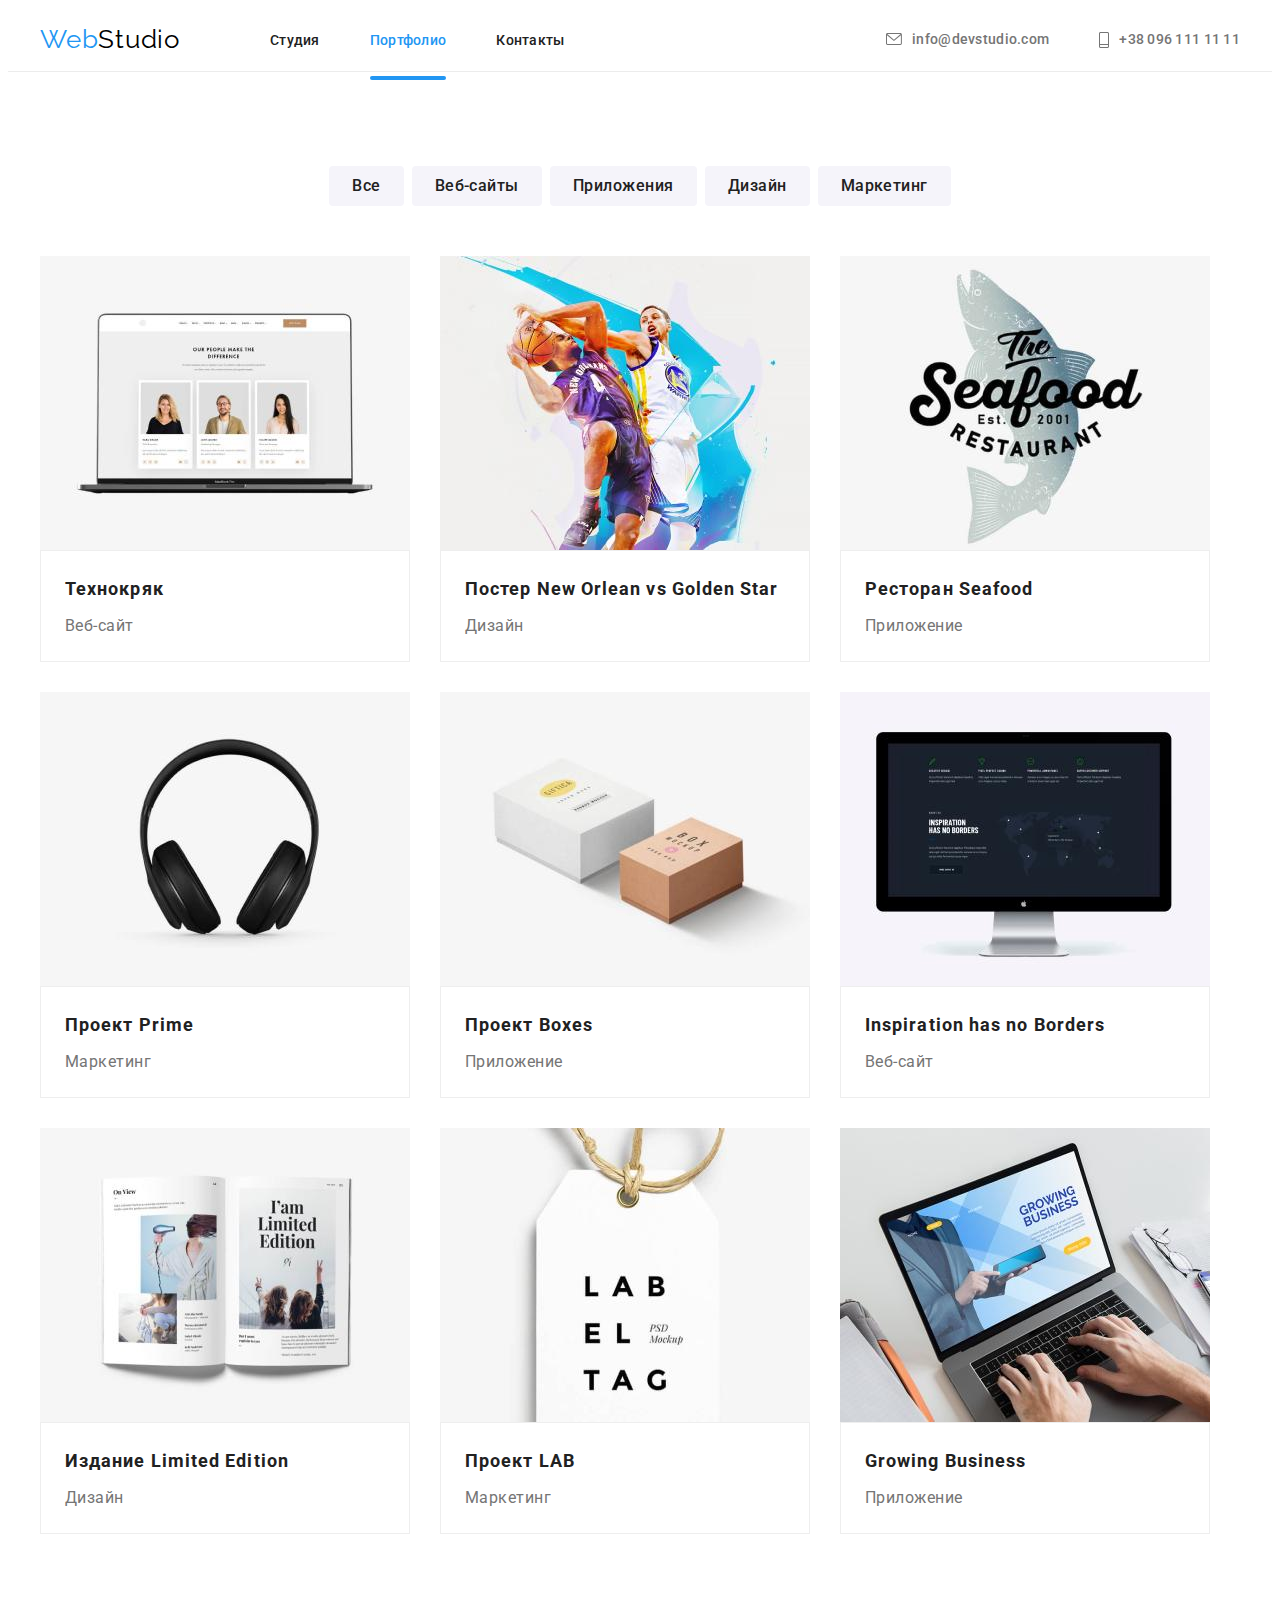
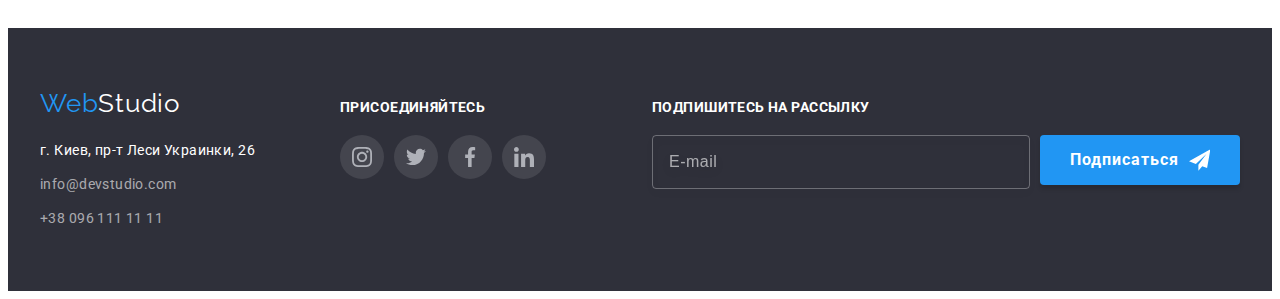
==== commit 5da6ba4b: "done" ====
--- a/portfolio.html
+++ b/portfolio.html
@@ -164,54 +164,55 @@
         </section>
     </main>
     <footer class="footer">
-        <div class="container footer-info">
-            <div class="contacts">
-                <a class="logo footer-logo link" href="/">
-                    <p lang="en"><span class="logo__blue link">Web</span>Studio</p>
-                </a>
-                <address class="address footer__address" id="contacts">
-                    <ul class="address__list list">
-                        <li class="address__item"><a class="address__location link"
-                                href="https://goo.gl/maps/YJ5V9x83WiAXV78t8" target="_blank"
-                                rel="noopener nofollow noreferrer">г. Киев, пр-т Леси Украинки, 26</a></li>
-                        <li class="address__item"><a class="address__mail link"
-                                href="mailto:info@devstudio.com">info@devstudio.com</a></li>
-                        <li class="address__item"><a class="address__tel link" href="tel:+380961111111">+38 096 111 11
-                                11</a></li>
-                    </ul>
-                </address>
-            </div>
-            <div class="social">
-                <h3 class="social__title">присоединяйтесь</h3>
-                <ul class="soc-list list">
-                    <li class="soc-list__icon"> <a href="" class="soc-list__link footer__soclink link"><svg
-                                class="soc-list__pic footer__pic" width="20px" height="20px">
-                                <use href="./img/svg/icons.svg#icon-instagram"></use>
-                            </svg></a></li>
-                    <li class="soc-list__icon"><a href="" class="soc-list__link footer__soclink link"><svg
-                                class="soc-list__pic footer__pic" width="20px" height="20px">
-                                <use href="./img/svg/icons.svg#icon-twitter"></use>
-                            </svg></a></li>
-                    <li class="soc-list__icon"><a href="" class="soc-list__link footer__soclink link"><svg
-                                class="soc-list__pic footer__pic" width="20px" height="20px">
-                                <use href="./img/svg/icons.svg#icon-facebook"></use>
-                            </svg></a></li>
-                    <li class="soc-list__icon"><a href="" class="soc-list__link footer__soclink link"><svg
-                                class="soc-list__pic footer__pic" width="20px" height="20px">
-                                <use href="./img/svg/icons.svg#icon-linkedin"></use>
-                            </svg></a></li>
-                </ul>
-            </div>
-            <div class="subscribe">
-                <p class="subscribe__title">Подпишитесь на рассылку</p>
-                <div class="subscribe__field">
-                    <input type="email" name="footer-name" class="subscribe__input" placeholder="E-mail">
-                    <button type="submit" class="subscribe__button">Подписаться <svg class="subscribe__icon" width="24"
-                            height="24">
-                            <use href="./img/svg/icons.svg#icon-plane"></use>
-                        </svg></button>
-                </div>
-            </div>
+      <div class="container footer-info">
+        <div class="contacts">
+          <div class="contacts-soc">
+            <a class="logo footer-logo link" href="/">
+              <p lang="en"><span class="logo__blue link">Web</span>Studio</p>
+            </a>
+            <address class="address footer__address" id="contacts">
+              <ul class="address__list list">
+                <li class="address__item"><a class="address__location link" href="https://goo.gl/maps/YJ5V9x83WiAXV78t8"
+                    target="_blank" rel="noopener nofollow noreferrer">г. Киев, пр-т Леси Украинки, 26</a></li>
+                <li class="address__item"><a class="address__mail link"
+                    href="mailto:info@devstudio.com">info@devstudio.com</a></li>
+                <li class="address__item"><a class="address__tel link" href="tel:+380961111111">+38 096 111 11 11</a></li>
+              </ul>
+            </address>
+          </div>
+          <div class="social">
+            <h3 class="social__title">присоединяйтесь</h3>
+            <ul class="soc-list list">
+              <li class="soc-list__icon"> <a href="" class="soc-list__link footer__soclink link"><svg
+                    class="soc-list__pic footer__pic" width="20px" height="20px">
+                    <use href="./img/svg/icons.svg#icon-instagram"></use>
+                  </svg></a></li>
+              <li class="soc-list__icon"><a href="" class="soc-list__link footer__soclink link"><svg
+                    class="soc-list__pic footer__pic" width="20px" height="20px">
+                    <use href="./img/svg/icons.svg#icon-twitter"></use>
+                  </svg></a></li>
+              <li class="soc-list__icon"><a href="" class="soc-list__link footer__soclink link"><svg
+                    class="soc-list__pic footer__pic" width="20px" height="20px">
+                    <use href="./img/svg/icons.svg#icon-facebook"></use>
+                  </svg></a></li>
+              <li class="soc-list__icon"><a href="" class="soc-list__link footer__soclink link"><svg
+                    class="soc-list__pic footer__pic" width="20px" height="20px">
+                    <use href="./img/svg/icons.svg#icon-linkedin"></use>
+                  </svg></a></li>
+            </ul>
+          </div>
+        </div>
+    
+        <div class="subscribe">
+          <p class="subscribe__title">Подпишитесь на рассылку</p>
+          <div class="subscribe__field">
+            <input type="email" name="footer-name" class="subscribe__input" placeholder="E-mail">
+            <button type="submit" class="subscribe__button">Подписаться <svg class="subscribe__icon" width="24" height="24">
+                <use href="./img/svg/icons.svg#icon-plane"></use>
+              </svg></button>
+          </div>
+        </div>
+      </div>
     </footer>
     <script src="./js/menu.js"></script>
 </body>
--- a/css/main.min.css
+++ b/css/main.min.css
@@ -1 +1 @@
-:root{--main-text-color: #212121;--second-text-color: #2196f3;--typical-margin: 20px;--timing-animation: cubic-bezier(0.4, 0, 0.2, 1)}p,h1,h2,h3,h4,h5,h6{margin:0}ul,ol{margin:0;padding-left:0}button{cursor:pointer}img{display:block;max-width:100%;height:auto}body{font-family:"Roboto",sans-serif}.list{list-style:none}.link{text-decoration:none}.visually-hidden{position:absolute;white-space:nowrap;width:1px;height:1px;overflow:hidden;border:0;padding:0;clip:rect(0 0 0 0);clip-path:inset(50%);margin:-1px}.header .container{display:flex;align-items:center}.header{background-color:#fff;border-bottom:1px solid #ececec}.nav{display:none}.nav__item{max-height:80px}.nav__item:not(:last-child){margin-right:50px}.nav__link{font-weight:500;font-size:14px;line-height:1.1428571429;letter-spacing:.02em;color:var(--main-text-color);padding:32px 0px;position:relative;transition:250ms color var(--timing-animation)}.current{color:var(--second-text-color)}.current::after{position:absolute;content:"";display:block;width:100%;height:4px;left:0px;bottom:0px;border-radius:2px;background-color:var(--second-text-color);animation-name:grow;animation-duration:1100ms;animation-timing-function:var(--timing-animation);animation-delay:250ms;animation-fill-mode:forwards}@keyframes grow{from{transform:scale(0)}to{transform:scale(1)}}.connect__link,.connect__tel{font-weight:500;font-size:14px;line-height:1.14;letter-spacing:.02em;color:#757575;display:flex;align-items:center;justify-content:center;transition:color 250ms cubic-bezier(0.4, 0, 0.2, 1)}.connect__link:hover,.connect__link:focus,.connect__tel:hover,.connect__tel:focus{color:var(--second-text-color);fill:var(--second-text-color)}.connect__icon{margin-right:10px;fill:currentColor;transition:250ms fill var(--timing-animation)}.connect__icon:hover,.connect__icon:focus{color:var(--second-text-color);fill:var(--second-text-color)}.nav__list{display:flex;align-items:center}.connect{display:none}.header__connect{margin-left:auto}.connect__tel{margin-left:50px}.header-open-button{display:block;margin-left:auto;border:none;background-color:#fff;padding:10px 0}.header-open-icon{fill:currentColor}.header-open-icon:hover{fill:var(--second-text-color)}.mob{position:fixed;top:0;left:0;background-color:#fff;height:796vw;width:100%}.mob .is-hidden{visibility:hidden;opacity:0;pointer-events:none}.mobcontent{position:fixed;top:0;left:0;width:100%;height:800px;padding:48px 40px;display:flex;flex-direction:column;justify-content:space-between;height:100%;overflow-y:auto}.mob__button{position:fixed;top:10px;right:15px;padding:0;background-color:rgba(0,0,0,0);border:none;cursor:pointer;fill:currentColor}.mob__button:hover{fill:var(--second-text-color)}.mob__navlist{text-align:left}.mob__navitem{padding-bottom:32px}.mob__navitem:last-child{padding-bottom:0}.mob__navlink{font-weight:500;font-size:40px;line-height:1.175;letter-spacing:.02em;color:var(--main-text-color)}.mob__navlink:hover{fill:var(--second-text-color)}.mob__connect{margin-left:0}.mob__tel{font-weight:500;font-size:34px;line-height:1.1764705882;letter-spacing:.02em;color:#2196f3;padding-bottom:32px;display:block}.mob__link{font-weight:500;font-size:24px;line-height:1.1666666667;letter-spacing:.02em;color:#757575}.social-mob__list{display:flex;padding-top:64px}.social-mob__item+.social-mob__item{position:relative;margin-left:20px}.social-mob__item+.social-mob__item:first-child{margin-left:0}.social-mob__item+.social-mob__item::before{position:absolute;left:-10px;content:"";display:block;height:100%;border-right:1px solid rgba(33,33,33,.2)}.social-mob__item+.social-mob__item::before:first-child{border-right:none}.social-mob__link{font-weight:500;font-size:18px;line-height:1.22;letter-spacing:.02em;color:#2196f3}.top{background-color:#c4c4c4;padding:118px 0;background-image:linear-gradient(to right, rgba(47, 48, 58, 0.4), rgba(47, 48, 58, 0.4)),url(../img/top-back-mob.jpg);background-repeat:no-repeat;background-position:center;background-size:cover;max-width:767px;margin:0 auto}@media(min-device-pixel-ratio: 2),(min-resolution: 192dpi),(min-resolution: 2dppx){.top{background-image:linear-gradient(to right, rgba(47, 48, 58, 0.4), rgba(47, 48, 58, 0.4)),url(../img/top-back-mob-2x.jpg)}}@media screen and (min-width: 768px){.top{background-image:linear-gradient(to right, rgba(47, 48, 58, 0.4), rgba(47, 48, 58, 0.4)),url(../img/top-back-tab.jpg);max-width:1199px}}@media screen and (min-width: 768px)and (min-device-pixel-ratio: 2),screen and (min-width: 768px)and (min-resolution: 192dpi),screen and (min-width: 768px)and (min-resolution: 2dppx){.top{background-image:linear-gradient(to right, rgba(47, 48, 58, 0.4), rgba(47, 48, 58, 0.4)),url(../img/top-back-tab-2x.jpg)}}@media screen and (min-width: 1200px){.top{background-image:linear-gradient(to right, rgba(47, 48, 58, 0.4), rgba(47, 48, 58, 0.4)),url(../img/top-back-des.jpg);max-width:1600px}}@media screen and (min-width: 1200px)and (min-device-pixel-ratio: 2),screen and (min-width: 1200px)and (min-resolution: 192dpi),screen and (min-width: 1200px)and (min-resolution: 2dppx){.top{background-image:linear-gradient(to right, rgba(47, 48, 58, 0.4), rgba(47, 48, 58, 0.4)),url(../img/top-back-des-2x.jpg)}}.top__title{font-weight:900;font-size:26px;line-height:1.62;letter-spacing:.06em;text-transform:uppercase;color:#fff;box-sizing:content-box;text-align:center;margin-bottom:30px}@media screen and (min-width: 1200px){.top__title{font-size:44px;line-height:1.36}}.top__button{font-weight:700;font-size:16px;line-height:1.88;letter-spacing:.06em;color:#fff;background-color:var(--second-text-color);cursor:pointer;border-radius:4px;border:1px solid rgba(0,0,0,0);display:block;text-align:center;margin:auto;width:200px;height:50px;transition:width 250ms var(--timing-animation),height 250ms var(--timing-animation)}.top__button:hover{width:203px;height:51px}.features{padding:60px 0;margin:0 auto}@media screen and (min-width: 768px){.features{width:768px}}@media screen and (min-width: 1200px){.features{width:1200px;padding:94px 0}}.features__list{display:flex;flex-wrap:wrap;gap:30px}.features__item{max-width:450px}@media screen and (min-width: 768px){.features__item{width:354px}}@media screen and (min-width: 1200px){.features__item{width:270px}}.feature-icon-1::before,.feature-icon-2::before,.feature-icon-3::before,.feature-icon-4::before{margin-bottom:25px;display:flex;content:"";height:120px;background-color:#f5f4fa;background-repeat:no-repeat;background-position:center;border-radius:4px;border:1px solid rgba(0,0,0,0)}.feature-icon-1::before{background-image:url(../img/svg/antenna1.svg)}.feature-icon-2::before{background-image:url(../img/svg/clock1.svg)}.feature-icon-3::before{background-image:url(../img/svg/diagram1.svg)}.feature-icon-4::before{background-image:url(../img/svg/astronaut1.svg)}.feature-icon-1:hover::before,.feature-icon-2:hover::before,.feature-icon-3:hover::before,.feature-icon-4:hover::before{animation:testrotate 1s infinite alternate linear;animation-duration:1000ms;animation-delay:250ms}@keyframes testrotate{0%{transform:rotateY(0deg)}100%{transform:rotateY(180deg)}}.features__title{font-size:14px;line-height:1.1428571429;text-align:center;letter-spacing:.03em;text-transform:uppercase;color:var(--main-text-color);margin-bottom:10px}.features__text{font-weight:400;font-size:14px;line-height:1.71;letter-spacing:.03em;color:#757575}.wwd{display:none}@media screen and (min-width: 1200px){.wwd{display:block;padding-bottom:94px}}.wwd__title{font-size:36px;line-height:1.1666666667;letter-spacing:.03em;color:var(--main-text-color);box-sizing:content-box;text-align:center;margin-bottom:50px}.wwd__item{flex-basis:calc(33.3333333333% - 30px);margin-left:30px;position:relative}.wwd__item::before{position:absolute;content:"";width:100%;height:70px;background-color:rgba(47,48,58,.8);bottom:0px}.wwd__text{position:absolute;top:251px;left:83px;font-style:normal;font-weight:700;font-size:14px;line-height:1.1428571429;text-align:center;letter-spacing:.03em;text-transform:uppercase;color:#fff}.wwd__list{display:flex;align-items:center;margin-left:-30px}.team{background-color:#f5f4fa;padding:60px 0;margin:0 auto}@media screen and (min-width: 1200px){.team{padding:94px 0}}.who{padding-top:30px;padding-bottom:16px}.team__title{font-weight:700;font-size:28px;line-height:1.1785714286;text-align:center;letter-spacing:.03em;color:var(--main-text-color);margin-bottom:30px}@media screen and (min-width: 1200px){.team__title{font-size:36px;line-height:1.1666666667;color:var(--main-text-color);margin-bottom:50px}}.team__list{display:flex;flex-wrap:wrap;gap:30px}@media screen and (min-width: 1200px){.team__list{flex-wrap:nowrap}}.team__item{max-width:450px;background-color:#fff;box-sizing:border-box;box-shadow:0px 2px 1px 0px rgba(0,0,0,.2),0px 1px 1px 0px rgba(0,0,0,.1411764706),0px 1px 3px 0px rgba(0,0,0,.1215686275);border-radius:4px}@media screen and (min-width: 768px){.team__item{width:354px}}@media screen and (min-width: 1200px){.team__item{width:270px;margin-left:30px}}.who__title{font-weight:500;font-size:16px;line-height:1.1875;letter-spacing:.03em;color:var(--main-text-color);box-sizing:content-box;text-align:center}.who__text{font-weight:400;font-size:16px;line-height:1.1875;letter-spacing:.03em;color:#757575;box-sizing:content-box;text-align:center;margin-top:10px}.team__soc{margin-bottom:24px}@media screen and (min-width: 1200px){.team__soc{margin-bottom:30px}}.partners{padding:60px 0;margin:0 auto}@media screen and (min-width: 1200px){.partners{padding:94px 0}}.partners__title{font-weight:700;font-size:28px;line-height:1.1785714286;text-align:center;letter-spacing:.03em;color:var(--main-text-color);margin-bottom:30px}@media screen and (min-width: 1200px){.partners__title{font-size:36px;line-height:1.1666666667;margin-bottom:50px}}.partners__list{display:flex;flex-wrap:wrap;justify-content:center;gap:30px}.partners__item{max-width:210px;height:92px}@media screen and (min-width: 768px){.partners__item{max-width:226px}}@media screen and (min-width: 1200px){.partners__item{max-width:170px}}.partners__link{padding:16px 52px;border-radius:4px;border:1px solid rgba(0,0,0,0);border-color:#afb1b8;display:flex;align-items:center;justify-content:center;transition:250ms border-color var(--timing-animation)}.partners__link:hover,.partners__link:focus{border-color:var(--second-text-color)}@media screen and (min-width: 1200px){.partners__link{padding:16px 60px}}@media screen and (min-width: 1200px){.partners__link{padding:16px 32px}}.partners__icon{fill:#afb1b8;transition:250ms fill var(--timing-animation)}.partners__link:hover .partners__icon,.partners__link:focus .partners__icon{fill:var(--second-text-color)}.footer{background-color:#2f303a;padding-top:60px;padding-bottom:60px}.footer-info{display:flex;align-items:baseline}.footer__address{margin-right:70px}.social__title{font-family:"Roboto";font-style:normal;font-weight:700;font-size:14px;line-height:1.1428571429;letter-spacing:.03em;text-transform:uppercase;color:#fff;margin-bottom:20px}.footer__soclink{background-color:rgba(255,255,255,.1019607843)}.footer__pic{fill:#fff}.subscribe{display:block;margin-left:93px}.subscribe__input{display:flex;width:358px;height:50px;color:rgba(255,255,255,.6);border:1px solid rgba(255,255,255,.3);filter:drop-shadow(0px 4px 4px rgba(0, 0, 0, 0.15));border-radius:4px;background-color:rgba(0,0,0,0);padding-left:16px;outline:rgba(0,0,0,0);transition:250ms border var(--timing-animation)}.subscribe__input:hover,.subscribe__input:focus{border:1px solid var(--second-text-color)}.subscribe__input::placeholder{font-weight:400;font-size:16px;line-height:1.25;display:flex;align-items:center;letter-spacing:.03em;color:rgba(255,255,255,.6)}.subscribe__title{font-weight:700;font-size:14px;line-height:1.1428571429;letter-spacing:.03em;text-transform:uppercase;color:#fff}.subscribe__field{display:flex;align-items:center;margin-top:20px}.subscribe__button{font-family:inherit;font-size:16px;font-weight:700;line-height:1.875;letter-spacing:.06em;color:#fff;width:200px;height:50px;background-color:var(--second-text-color);cursor:pointer;border-radius:4px;border:1px solid rgba(0,0,0,0);display:flex;align-items:flex-end;box-shadow:0px 4px 4px rgba(0,0,0,.15);margin-left:10px;display:flex;align-items:center;justify-content:center}.subscribe__icon{fill:#fff;margin-left:10px}.gallery{padding-top:94px;padding-bottom:94px}.gallery-buttons-list{display:flex;align-items:center;justify-content:center;margin-bottom:50px}.gallery-buttons-link{font-family:inherit;font-weight:500;font-size:16px;line-height:1.62;letter-spacing:.03em;color:var(--main-text-color);background-color:#f5f4fa;cursor:pointer;padding:6px 22px;border-radius:4px;border:1px solid rgba(0,0,0,0);transition:250ms background-color var(--timing-animation),250ms box-shadow var(--timing-animation),250ms color var(--timing-animation)}.gallery-buttons-link:hover,.gallery-buttons-link:focus{background-color:var(--second-text-color);box-shadow:0px 2px 2px 0px rgba(0,0,0,.1215686275),0px 1px 2px 0px rgba(0,0,0,.0784313725),0px 3px 1px 0px rgba(0,0,0,.1019607843);color:#fff}.gallery-buttons-item:not(:last-child){margin-right:8px}.gallery-list{display:flex;align-items:center;flex-wrap:wrap;margin:-15px}.gallery-item{flex-basis:calc(33.3333333333% - 30px);margin:15px;position:relative}.gallery-item:hover{box-shadow:0px 3px 1px rgba(0,0,0,.1),0px 1px 2px rgba(0,0,0,.08),0px 2px 2px rgba(0,0,0,.12)}.gallery-item img{display:block;max-width:100%}.gallery-thumb{position:relative;width:100%;height:294px;overflow:hidden}.gallery-thumb::before{position:absolute;content:"";width:100%;height:100%;background-color:rgba(33,150,243,.9);transform:translateY(100%);transition:transform 250ms var(--timing-animation)}.gallery-item:hover .gallery-thumb::before{transform:translateY(0%)}.gallery-thumb-text{position:absolute;font-style:normal;top:0px;font-weight:400;font-size:18px;line-height:1.56;padding:63px 24px;letter-spacing:.03em;color:#fff;transform:translateY(100%);transition:transform 350ms var(--timing-animation)}.gallery-item:hover .gallery-thumb-text{transform:translateY(0%)}.gallery-text{padding-top:20px;padding-bottom:20px;border:1px solid #eee}.gallery-item-title{font-size:18px;line-height:2;letter-spacing:.06em;color:#212121;margin-left:24px}.gallery-item-text{font-weight:400;font-size:16px;line-height:1.88;letter-spacing:.03em;color:#757575;margin-top:4px;margin-left:24px}.current-button{color:#fff;background-color:#2196f3}.container{width:100%;margin:0 auto;padding:0 15px}@media screen and (min-width: 480px){.container{width:480px}}@media screen and (min-width: 768px){.container{width:768px}}@media screen and (min-width: 1200px){.container{width:1200px}}.logo{font-family:"Raleway",sans-serif;font-style:normal;font-size:26px;line-height:1.1923076923;letter-spacing:.03em;display:block}.header__logo{margin-right:90px;padding:16px 0px;color:#000}.logo__blue{font-family:"Raleway",sans-serif;font-size:26px;line-height:1.1923076923;letter-spacing:.03em;color:#2196f3}.footer-logo{color:#fff}.soc-list{display:flex;justify-content:center;margin-bottom:30px}.soc-list__icon{width:44px;height:44px;margin-right:10px}.soc-list__icon:last-child{margin-right:0}.soc-list__link{width:100%;height:100%;border-radius:50%;display:flex;align-items:center;justify-content:center;transition:250ms background-color var(--timing-animation)}.soc-list__link:hover,.soc-list__link:focus{background-color:var(--second-text-color)}.soc-list__pic{fill:#afb1b8;transition:250ms fill var(--timing-animation)}.soc-list__link:hover .soc-list__pic,.soc-list__link:focus .soc-list__pic{fill:#fff}.address{font-style:normal}.address__item:not(:last-child){margin-bottom:10px}.address__list{margin-top:20px;display:block}.address__location{font-weight:400;font-size:14px;line-height:1.71;letter-spacing:.03em;color:#fff;transition:250ms color var(--timing-animation)}.address__location:hover,.address__location:focus{color:var(--second-text-color)}.address__mail{font-weight:400;font-size:14px;line-height:1.71;letter-spacing:.03em;color:rgba(255,255,255,.6);transition:250ms color var(--timing-animation)}.address__mail:hover,.address__mail:focus{color:var(--second-text-color)}.address__tel{font-weight:400;font-size:14px;line-height:1.71;letter-spacing:.03em;color:rgba(255,255,255,.6);transition:250ms color var(--timing-animation)}.address__tel:hover,.address__tel:focus{color:var(--second-text-color)}.backdrop{position:fixed;top:0;left:0;width:100%;height:100%;background-color:rgba(0,0,0,.2);opacity:1;transition:opacity 250ms var(--timing-animation)}.backdrop.is-hidden{opacity:0;pointer-events:none}.modal{width:528px;min-height:581px;position:absolute;top:50%;left:50%;transform:translate(-50%, -50%) scale(1);opacity:1;visibility:visible;transition:transform 250ms var(--timing-animation),opacity 250ms var(--timing-animation),scale 250ms var(--timing-animation);background-color:#fff;box-shadow:0px 1px 3px rgba(0,0,0,.12),0px 1px 1px rgba(0,0,0,.14),0px 2px 1px rgba(0,0,0,.2);border-radius:4px;padding:40px}.backdrop.is-hidden .modal{transform:translate(-50%, -50%) scale(1.2);opacity:0;visibility:hidden}.no-scroll{overflow:hidden}.close-modal-button{position:absolute;top:8px;right:8px;width:30px;height:30px;border-radius:50%;border:1px solid rgba(0,0,0,.1);background:#fff;display:flex;justify-content:center;align-items:center;transition:250ms border var(--timing-animation)}.close-modal-button:focus{border:3px solid rgba(0,0,0,.3)}.link-icon-close{width:100%;height:100%;fill:currentColor;transition:250ms fill var(--timing-animation);display:flex}.link-icon-close:hover,.link-icon-close:focus{fill:var(--second-text-color)}.modal-title{font-weight:700;font-size:20px;line-height:1.15;text-align:center;letter-spacing:.03em;color:#212121}.modal-form{width:448px;margin-top:12px}.modal-input{box-sizing:border-box;width:100%;height:40px;border:1px solid rgba(0,0,0,0);border-color:rgba(33,33,33,.2);border-radius:4px;transition:250ms border-color var(--timing-animation);outline:rgba(0,0,0,0);padding-left:42px}.modal-input:hover,.modal-input:focus{border-color:var(--second-text-color);fill:var(--second-text-color)}.modal-wrap{position:relative}.modal-field{margin-bottom:10px}.form-icon{position:absolute;left:12px;top:50%;transform:translateY(-50%);transition:250ms fill var(--timing-animation)}.modal-input:hover+.form-icon,.modal-input:focus+.form-icon{fill:var(--second-text-color)}.modal-input-comment{box-sizing:border-box;width:448px;height:120px;left:576px;top:518px;font-size:14px;line-height:1.1428571429;letter-spacing:.01em;color:rgba(117,117,117,.5);border:1px solid rgba(0,0,0,0);border-color:rgba(33,33,33,.2);border-radius:4px;margin-bottom:10px;transition:250ms border-color var(--timing-animation);outline:rgba(0,0,0,0);resize:none;padding:12px 16px}.modal-input-comment::placeholder{position:absolute;font-weight:400;font-size:12px;line-height:1.1666666667;letter-spacing:.01em;color:rgba(117,117,117,.5)}.modal-input-comment:hover,.modal-input-comment:focus{border-color:var(--second-text-color);fill:var(--second-text-color)}.policy{font-weight:400;font-size:14px;line-height:1.7142857143;letter-spacing:.03em;color:#757575;margin-bottom:30px;display:flex;align-items:center;justify-content:center}.check-icon{fill:rgba(0,0,0,0)}.policy span{width:16px;height:15px;border:2px solid #212121;border-radius:3px;margin-right:9px;display:flex;align-items:center;justify-content:center}.modal-check:checked+.policy span{background-color:var(--second-text-color);border:none}.modal-check:checked+.policy .check-icon{fill:#fff}.modal-button{font-family:inherit;font-size:16px;font-weight:700;line-height:1.875;letter-spacing:.06em;color:#fff;width:200px;height:50px;background-color:var(--second-text-color);cursor:pointer;padding:10px 32px;border-radius:4px;border:1px solid rgba(0,0,0,0);display:block;text-align:center;margin:auto;box-shadow:0px 4px 4px rgba(0,0,0,.15);transition:width 250ms var(--timing-animation),height 250ms var(--timing-animation)}.modal-button:hover{width:203px;height:51px}.modal-label{font-weight:400;font-size:12px;line-height:1.1666666667;letter-spacing:.01em;color:#757575;display:block;margin-bottom:4px}.modal-policy-link{text-decoration-line:underline;color:#2196f3;margin-left:4px}/*# sourceMappingURL=main.min.css.map */+:root{--main-text-color: #212121;--second-text-color: #2196f3;--typical-margin: 20px;--timing-animation: cubic-bezier(0.4, 0, 0.2, 1)}p,h1,h2,h3,h4,h5,h6{margin:0}ul,ol{margin:0;padding-left:0}button{cursor:pointer}img{display:block;max-width:100%;height:auto}body{font-family:"Roboto",sans-serif}.list{list-style:none}.link{text-decoration:none}.visually-hidden{position:absolute;white-space:nowrap;width:1px;height:1px;overflow:hidden;border:0;padding:0;clip:rect(0 0 0 0);clip-path:inset(50%);margin:-1px}.header .container{display:flex;align-items:center}.header{background-color:#fff;border-bottom:1px solid #ececec}.nav{display:none}@media screen and (min-width: 768px){.nav{display:flex}}.nav__item{max-height:80px}.nav__item:not(:last-child){margin-right:50px}.nav__link{font-weight:500;font-size:14px;line-height:1.1428571429;letter-spacing:.02em;color:var(--main-text-color);padding:32px 0px;position:relative;transition:250ms color var(--timing-animation)}.current{color:var(--second-text-color)}.current::after{position:absolute;content:"";display:block;width:100%;height:4px;left:0px;bottom:0px;border-radius:2px;background-color:var(--second-text-color);animation-name:grow;animation-duration:1100ms;animation-timing-function:var(--timing-animation);animation-delay:250ms;animation-fill-mode:forwards}@keyframes grow{from{transform:scale(0)}to{transform:scale(1)}}.connect__link,.connect__tel{font-weight:500;font-size:14px;line-height:1.14;letter-spacing:.02em;color:#757575;display:flex;align-items:center;justify-content:center;transition:color 250ms cubic-bezier(0.4, 0, 0.2, 1)}.connect__link:hover,.connect__link:focus,.connect__tel:hover,.connect__tel:focus{color:var(--second-text-color);fill:var(--second-text-color)}.connect__icon{margin-right:10px;fill:currentColor;transition:250ms fill var(--timing-animation)}.connect__icon:hover,.connect__icon:focus{color:var(--second-text-color);fill:var(--second-text-color)}.nav__list{display:flex;align-items:center}.connect{display:none}@media screen and (min-width: 768px){.connect{display:flex;flex-direction:column;align-items:flex-start}}@media screen and (min-width: 1200px){.connect{flex-direction:row;align-items:center}}.header__connect{margin-left:auto}@media screen and (min-width: 768px){.connect__tel{margin-top:10px}}@media screen and (min-width: 1200px){.connect__tel{margin-left:50px;margin-top:0}}.header-open-button{display:block;margin-left:auto;border:none;background-color:#fff;padding:10px 0}@media screen and (min-width: 768px){.header-open-button{display:none}}.header-open-icon{fill:currentColor}.header-open-icon:hover{fill:var(--second-text-color)}@media screen and (min-width: 768px){.header-open-icon{display:none}}.mob{position:fixed;top:0;left:0;background-color:#fff;height:796vw;width:100%;opacity:1;transition:opacity 250ms var(--timing-animation)}.mob.is-hidden{visibility:hidden;opacity:0;pointer-events:none}.mobcontent{position:fixed;top:0;left:0;width:100%;height:800px;padding:48px 40px;display:flex;flex-direction:column;justify-content:space-between;height:100%;overflow-y:auto}.mob-button{position:fixed;top:10px;right:15px;padding:0;background-color:rgba(0,0,0,0);border:none;fill:currentColor;z-index:1}.mob-button:hover{fill:var(--second-text-color)}.mob__navlist{text-align:left}.mob__navitem{padding-bottom:32px}.mob__navitem:last-child{padding-bottom:0}.mob__navlink{font-weight:500;font-size:40px;line-height:1.175;letter-spacing:.02em;color:var(--main-text-color)}.mob__navlink:hover{fill:var(--second-text-color)}.mob__connect{margin-left:0}.mob__tel{font-weight:500;font-size:34px;line-height:1.1764705882;letter-spacing:.02em;color:#2196f3;padding-bottom:32px;display:block}.mob__link{font-weight:500;font-size:24px;line-height:1.1666666667;letter-spacing:.02em;color:#757575}.social-mob__list{display:flex;padding-top:64px}.social-mob__item+.social-mob__item{position:relative;margin-left:20px}.social-mob__item+.social-mob__item:first-child{margin-left:0}.social-mob__item+.social-mob__item::before{position:absolute;left:-10px;content:"";display:block;height:100%;border-right:1px solid rgba(33,33,33,.2)}.social-mob__item+.social-mob__item::before:first-child{border-right:none}.social-mob__link{font-weight:500;font-size:18px;line-height:1.22;letter-spacing:.02em;color:#2196f3}.top{background-color:#c4c4c4;padding:118px 0;background-image:linear-gradient(to right, rgba(47, 48, 58, 0.4), rgba(47, 48, 58, 0.4)),url(../img/top-back-mob.jpg);background-repeat:no-repeat;background-position:center;background-size:cover;max-width:767px;margin:0 auto}@media(min-device-pixel-ratio: 2),(min-resolution: 192dpi),(min-resolution: 2dppx){.top{background-image:linear-gradient(to right, rgba(47, 48, 58, 0.4), rgba(47, 48, 58, 0.4)),url(../img/top-back-mob-2x.jpg)}}@media screen and (min-width: 768px){.top{background-image:linear-gradient(to right, rgba(47, 48, 58, 0.4), rgba(47, 48, 58, 0.4)),url(../img/top-back-tab.jpg);max-width:1199px}}@media screen and (min-width: 768px)and (min-device-pixel-ratio: 2),screen and (min-width: 768px)and (min-resolution: 192dpi),screen and (min-width: 768px)and (min-resolution: 2dppx){.top{background-image:linear-gradient(to right, rgba(47, 48, 58, 0.4), rgba(47, 48, 58, 0.4)),url(../img/top-back-tab-2x.jpg)}}@media screen and (min-width: 1200px){.top{background-image:linear-gradient(to right, rgba(47, 48, 58, 0.4), rgba(47, 48, 58, 0.4)),url(../img/top-back-des.jpg);max-width:1600px}}@media screen and (min-width: 1200px)and (min-device-pixel-ratio: 2),screen and (min-width: 1200px)and (min-resolution: 192dpi),screen and (min-width: 1200px)and (min-resolution: 2dppx){.top{background-image:linear-gradient(to right, rgba(47, 48, 58, 0.4), rgba(47, 48, 58, 0.4)),url(../img/top-back-des-2x.jpg)}}.top__title{font-weight:900;font-size:26px;line-height:1.62;letter-spacing:.06em;text-transform:uppercase;color:#fff;box-sizing:content-box;text-align:center;margin-bottom:30px}@media screen and (min-width: 1200px){.top__title{font-size:44px;line-height:1.36}}.top__button{font-weight:700;font-size:16px;line-height:1.88;letter-spacing:.06em;color:#fff;background-color:var(--second-text-color);cursor:pointer;border-radius:4px;border:1px solid rgba(0,0,0,0);display:block;text-align:center;margin:auto;width:200px;height:50px;transition:width 250ms var(--timing-animation),height 250ms var(--timing-animation)}.top__button:hover{width:203px;height:51px}.features{padding:60px 0;margin:0 auto}@media screen and (min-width: 768px){.features{width:768px}}@media screen and (min-width: 1200px){.features{width:1200px;padding:94px 0}}.features__list{display:flex;flex-wrap:wrap;gap:30px}.features__item{max-width:450px}@media screen and (min-width: 768px){.features__item{width:354px}}@media screen and (min-width: 1200px){.features__item{width:270px}}.feature-icon-1::before,.feature-icon-2::before,.feature-icon-3::before,.feature-icon-4::before{margin-bottom:25px;display:flex;content:"";height:120px;background-color:#f5f4fa;background-repeat:no-repeat;background-position:center;border-radius:4px;border:1px solid rgba(0,0,0,0)}.feature-icon-1::before{background-image:url(../img/svg/antenna1.svg)}.feature-icon-2::before{background-image:url(../img/svg/clock1.svg)}.feature-icon-3::before{background-image:url(../img/svg/diagram1.svg)}.feature-icon-4::before{background-image:url(../img/svg/astronaut1.svg)}.feature-icon-1:hover::before,.feature-icon-2:hover::before,.feature-icon-3:hover::before,.feature-icon-4:hover::before{animation:testrotate 1s infinite alternate linear;animation-duration:1000ms;animation-delay:250ms}@keyframes testrotate{0%{transform:rotateY(0deg)}100%{transform:rotateY(180deg)}}.features__title{font-size:14px;line-height:1.1428571429;text-align:center;letter-spacing:.03em;text-transform:uppercase;color:var(--main-text-color);margin-bottom:10px}.features__text{font-weight:400;font-size:14px;line-height:1.71;letter-spacing:.03em;color:#757575}.wwd{display:none}@media screen and (min-width: 1200px){.wwd{display:block;padding-bottom:94px}}.wwd__title{font-size:36px;line-height:1.1666666667;letter-spacing:.03em;color:var(--main-text-color);box-sizing:content-box;text-align:center;margin-bottom:50px}.wwd__item{flex-basis:calc(33.3333333333% - 30px);margin-left:30px;position:relative}.wwd__item::before{position:absolute;content:"";width:100%;height:70px;background-color:rgba(47,48,58,.8);bottom:0px}.wwd__text{position:absolute;top:251px;left:83px;font-style:normal;font-weight:700;font-size:14px;line-height:1.1428571429;text-align:center;letter-spacing:.03em;text-transform:uppercase;color:#fff}.wwd__list{display:flex;align-items:center;margin-left:-30px}.team{background-color:#f5f4fa;padding:60px 0;margin:0 auto}@media screen and (min-width: 1200px){.team{padding:94px 0}}.who{padding-top:30px;padding-bottom:16px}.team__title{font-weight:700;font-size:28px;line-height:1.1785714286;text-align:center;letter-spacing:.03em;color:var(--main-text-color);margin-bottom:30px}@media screen and (min-width: 1200px){.team__title{font-size:36px;line-height:1.1666666667;color:var(--main-text-color);margin-bottom:50px}}.team__list{display:flex;flex-wrap:wrap;gap:30px}@media screen and (min-width: 1200px){.team__list{flex-wrap:nowrap}}.team__item{max-width:450px;background-color:#fff;box-sizing:border-box;box-shadow:0px 2px 1px 0px rgba(0,0,0,.2),0px 1px 1px 0px rgba(0,0,0,.1411764706),0px 1px 3px 0px rgba(0,0,0,.1215686275);border-radius:4px}@media screen and (min-width: 768px){.team__item{width:354px}}@media screen and (min-width: 1200px){.team__item{width:270px;margin-left:30px}}.who__title{font-weight:500;font-size:16px;line-height:1.1875;letter-spacing:.03em;color:var(--main-text-color);box-sizing:content-box;text-align:center}.who__text{font-weight:400;font-size:16px;line-height:1.1875;letter-spacing:.03em;color:#757575;box-sizing:content-box;text-align:center;margin-top:10px}.team__soc{margin-bottom:24px}@media screen and (min-width: 1200px){.team__soc{margin-bottom:30px}}.partners{padding:60px 0;margin:0 auto}@media screen and (min-width: 1200px){.partners{padding:94px 0}}.partners__title{font-weight:700;font-size:28px;line-height:1.1785714286;text-align:center;letter-spacing:.03em;color:var(--main-text-color);margin-bottom:30px}@media screen and (min-width: 1200px){.partners__title{font-size:36px;line-height:1.1666666667;margin-bottom:50px}}.partners__list{display:flex;flex-wrap:wrap;justify-content:center;gap:30px}.partners__item{max-width:210px;height:92px}@media screen and (min-width: 768px){.partners__item{max-width:226px}}@media screen and (min-width: 1200px){.partners__item{max-width:170px}}.partners__link{padding:16px 52px;border-radius:4px;border:1px solid rgba(0,0,0,0);border-color:#afb1b8;display:flex;align-items:center;justify-content:center;transition:250ms border-color var(--timing-animation)}.partners__link:hover,.partners__link:focus{border-color:var(--second-text-color)}@media screen and (min-width: 1200px){.partners__link{padding:16px 60px}}@media screen and (min-width: 1200px){.partners__link{padding:16px 32px}}.partners__icon{fill:#afb1b8;transition:250ms fill var(--timing-animation)}.partners__link:hover .partners__icon,.partners__link:focus .partners__icon{fill:var(--second-text-color)}.footer{background-color:#2f303a;padding-top:60px;padding-bottom:60px}@media screen and (min-width: 768px){.footer-info{margin:0 auto}}@media screen and (min-width: 1200px){.footer-info{display:flex;flex-wrap:nowrap;justify-content:space-between;align-items:baseline}}.contacts{margin-bottom:60px}@media screen and (min-width: 768px){.contacts{display:flex;align-items:baseline;justify-content:space-between;flex-wrap:wrap}}@media screen and (min-width: 1200px){.contacts{flex-wrap:nowrap;margin-bottom:0}}.footer-logo{display:block;text-align:center}@media screen and (min-width: 1200px){.footer-logo{text-align:left}}.address__list{display:block;text-align:center}@media screen and (min-width: 1200px){.address__list{text-align:left;min-width:230px}}@media screen and (min-width: 1200px){.social{margin-left:70px}}.social__title{font-family:"Roboto";font-style:normal;font-weight:700;font-size:14px;line-height:1.1428571429;letter-spacing:.03em;text-transform:uppercase;color:#fff;margin-bottom:20px;text-align:center;margin-top:60px}@media screen and (min-width: 1200px){.social__title{margin-top:0;text-align:left}}.footer__soclink{background-color:rgba(255,255,255,.1019607843)}.footer__pic{fill:#fff}.subscribe{text-align:center}@media screen and (min-width: 768px){.subscribe{display:flex;flex-direction:column;align-items:center}}@media screen and (min-width: 1200px){.subscribe{margin-left:93px;margin-top:0;align-items:flex-start}}.subscribe__title{font-weight:700;font-size:14px;line-height:1.1428571429;letter-spacing:.03em;text-transform:uppercase;color:#fff}@media screen and (min-width: 1200px){.subscribe__title{text-align:left}}.subscribe__input{display:flex;width:100%;height:50px;color:rgba(255,255,255,.6);border:1px solid rgba(255,255,255,.3);filter:drop-shadow(0px 4px 4px rgba(0, 0, 0, 0.15));border-radius:4px;background-color:rgba(0,0,0,0);padding-left:16px;outline:rgba(0,0,0,0);transition:250ms border var(--timing-animation)}.subscribe__input:hover,.subscribe__input:focus{border:1px solid var(--second-text-color)}.subscribe__input::placeholder{font-weight:400;font-size:16px;line-height:1.25;display:flex;align-items:center;letter-spacing:.03em;color:rgba(255,255,255,.6)}@media screen and (min-width: 768px){.subscribe__input{width:450px}}@media screen and (min-width: 1200px){.subscribe__input{width:358px}}.subscribe__field{margin-top:20px}@media screen and (min-width: 1200px){.subscribe__field{display:flex}}.subscribe__button{font-family:inherit;font-size:16px;font-weight:700;line-height:1.875;letter-spacing:.06em;color:#fff;width:200px;height:50px;margin:0 auto;background-color:var(--second-text-color);cursor:pointer;border-radius:4px;border:1px solid rgba(0,0,0,0);box-shadow:0px 4px 4px rgba(0,0,0,.15);display:flex;align-items:center;justify-content:center;margin-top:20px}@media screen and (min-width: 1200px){.subscribe__button{margin-left:10px;margin-top:0;padding:10px 29px}}.subscribe__icon{fill:#fff;margin-left:10px}.gallery{padding-top:60px;padding-bottom:60px}@media screen and (min-width: 1200px){.gallery{padding-top:94px;padding-bottom:94px}}.gallery-buttons-list{display:flex;align-items:center;flex-wrap:wrap;margin-bottom:40px}@media screen and (min-width: 768px){.gallery-buttons-list{justify-content:center}}@media screen and (min-width: 768px){.gallery-buttons-list{margin-bottom:30px}}@media screen and (min-width: 1200px){.gallery-buttons-list{margin-bottom:50px}}.gallery-buttons-item{margin-bottom:15px}@media screen and (min-width: 768px){.gallery-buttons-item{margin-bottom:0}}.gallery-buttons-link{font-family:inherit;font-weight:500;font-size:16px;line-height:1.62;letter-spacing:.03em;color:var(--main-text-color);background-color:#f5f4fa;cursor:pointer;padding:6px 22px;border-radius:4px;border:1px solid rgba(0,0,0,0);transition:250ms background-color var(--timing-animation),250ms box-shadow var(--timing-animation),250ms color var(--timing-animation)}.gallery-buttons-link:hover,.gallery-buttons-link:focus{background-color:var(--second-text-color);box-shadow:0px 2px 2px 0px rgba(0,0,0,.1215686275),0px 1px 2px 0px rgba(0,0,0,.0784313725),0px 3px 1px 0px rgba(0,0,0,.1019607843);color:#fff}.gallery-buttons-item:not(:last-child){margin-right:8px}.gallery-list{display:flex;align-items:center;flex-wrap:wrap;gap:30px}.gallery-item{max-width:450px;position:relative}.gallery-item:hover{box-shadow:0px 3px 1px rgba(0,0,0,.1),0px 1px 2px rgba(0,0,0,.08),0px 2px 2px rgba(0,0,0,.12)}.gallery-item img{display:block;max-width:100%}@media screen and (min-width: 768px){.gallery-item{width:354px}}@media screen and (min-width: 1200px){.gallery-item{width:370px}}.gallery-thumb{position:relative;width:100%;height:294px;overflow:hidden}.gallery-thumb::before{position:absolute;content:"";width:100%;height:100%;background-color:rgba(33,150,243,.9);transform:translateY(100%);transition:transform 250ms var(--timing-animation)}.gallery-item:hover .gallery-thumb::before{transform:translateY(0%)}.gallery-thumb-text{position:absolute;font-style:normal;top:0px;font-weight:400;font-size:18px;line-height:1.56;padding:63px 24px;letter-spacing:.03em;color:#fff;transform:translateY(100%);transition:transform 350ms var(--timing-animation)}.gallery-item:hover .gallery-thumb-text{transform:translateY(0%)}.gallery-text{padding-top:20px;padding-bottom:20px;border:1px solid #eee}.gallery-item-title{font-size:18px;line-height:2;letter-spacing:.06em;color:#212121;margin-left:24px}.gallery-item-text{font-weight:400;font-size:16px;line-height:1.88;letter-spacing:.03em;color:#757575;margin-top:4px;margin-left:24px}.current-button{color:#fff;background-color:#2196f3}.container{width:100%;margin:0 auto;padding:0 15px}@media screen and (min-width: 480px){.container{width:480px}}@media screen and (min-width: 768px){.container{width:768px}}@media screen and (min-width: 1200px){.container{width:1200px}}.logo{font-family:"Raleway",sans-serif;font-style:normal;font-size:26px;line-height:1.1923076923;letter-spacing:.03em;display:block}.header__logo{margin-right:90px;padding:16px 0px;color:#000}.logo__blue{font-family:"Raleway",sans-serif;font-size:26px;line-height:1.1923076923;letter-spacing:.03em;color:#2196f3}.footer-logo{color:#fff}.soc-list{display:flex;justify-content:center;margin-bottom:30px}.soc-list__icon{width:44px;height:44px;margin-right:10px}.soc-list__icon:last-child{margin-right:0}.soc-list__link{width:100%;height:100%;border-radius:50%;display:flex;align-items:center;justify-content:center;transition:250ms background-color var(--timing-animation)}.soc-list__link:hover,.soc-list__link:focus{background-color:var(--second-text-color)}.soc-list__pic{fill:#afb1b8;transition:250ms fill var(--timing-animation)}.soc-list__link:hover .soc-list__pic,.soc-list__link:focus .soc-list__pic{fill:#fff}.address{font-style:normal}.address__item:not(:last-child){margin-bottom:10px}.address__list{margin-top:20px;display:block}.address__location{font-weight:400;font-size:14px;line-height:1.71;letter-spacing:.03em;color:#fff;transition:250ms color var(--timing-animation)}.address__location:hover,.address__location:focus{color:var(--second-text-color)}.address__mail{font-weight:400;font-size:14px;line-height:1.71;letter-spacing:.03em;color:rgba(255,255,255,.6);transition:250ms color var(--timing-animation)}.address__mail:hover,.address__mail:focus{color:var(--second-text-color)}.address__tel{font-weight:400;font-size:14px;line-height:1.71;letter-spacing:.03em;color:rgba(255,255,255,.6);transition:250ms color var(--timing-animation)}.address__tel:hover,.address__tel:focus{color:var(--second-text-color)}.backdrop{position:fixed;top:0;left:0;width:100%;height:100%;background-color:rgba(0,0,0,.2);opacity:1;transition:opacity 250ms var(--timing-animation)}.backdrop.is-hidden{opacity:0;pointer-events:none}.modal{width:450px;height:609px;position:absolute;top:50%;left:50%;transform:translate(-50%, -50%) scale(1);opacity:1;visibility:visible;transition:transform 250ms var(--timing-animation),opacity 250ms var(--timing-animation),scale 250ms var(--timing-animation);background-color:#fff;box-shadow:0px 1px 3px rgba(0,0,0,.12),0px 1px 1px rgba(0,0,0,.14),0px 2px 1px rgba(0,0,0,.2);border-radius:4px;padding:40px}.backdrop.is-hidden .modal{transform:translate(-50%, -50%) scale(1.2);opacity:0;visibility:hidden}@media screen and (min-width: 1200px){.modal{width:528px;min-height:581px}}.no-scroll{overflow:hidden}.close-modal-button{position:absolute;top:8px;right:8px;width:30px;height:30px;border-radius:50%;border:1px solid rgba(0,0,0,.1);background:#fff;display:flex;justify-content:center;align-items:center;transition:250ms border var(--timing-animation)}.close-modal-button:focus{border:3px solid rgba(0,0,0,.3)}.link-icon-close{width:100%;height:100%;fill:currentColor;transition:250ms fill var(--timing-animation);display:flex}.link-icon-close:hover,.link-icon-close:focus{fill:var(--second-text-color)}.modal-title{font-weight:700;font-size:20px;line-height:1.5;text-align:center;letter-spacing:.03em;color:#212121}@media screen and (min-width: 1200px){.modal-title{line-height:1.15}}.modal-form{width:100%;margin-top:12px}.modal-input{box-sizing:border-box;width:100%;height:40px;border:1px solid rgba(0,0,0,0);border-color:rgba(33,33,33,.2);border-radius:4px;transition:250ms border-color var(--timing-animation);outline:rgba(0,0,0,0);padding-left:42px}.modal-input:hover,.modal-input:focus{border-color:var(--second-text-color);fill:var(--second-text-color)}.modal-wrap{position:relative}.modal-field{margin-bottom:10px}.form-icon{position:absolute;left:12px;top:50%;transform:translateY(-50%);transition:250ms fill var(--timing-animation)}.modal-input:hover+.form-icon,.modal-input:focus+.form-icon{fill:var(--second-text-color)}.modal-input-comment{box-sizing:border-box;width:100%;height:120px;left:576px;top:518px;font-size:14px;line-height:1.1428571429;letter-spacing:.01em;color:rgba(117,117,117,.5);border:1px solid rgba(0,0,0,0);border-color:rgba(33,33,33,.2);border-radius:4px;margin-bottom:10px;transition:250ms border-color var(--timing-animation);outline:rgba(0,0,0,0);resize:none;padding:12px 16px}.modal-input-comment::placeholder{position:absolute;font-weight:400;font-size:12px;line-height:1.1666666667;letter-spacing:.01em;color:rgba(117,117,117,.5)}.modal-input-comment:hover,.modal-input-comment:focus{border-color:var(--second-text-color);fill:var(--second-text-color)}.policy{font-weight:400;font-size:12px;line-height:1.1666666667;letter-spacing:.03em;color:#757575;margin-bottom:30px;display:flex;align-items:center;justify-content:center}@media screen and (min-width: 1200px){.policy{font-size:14px;line-height:1.7142857143}}.check-icon{fill:rgba(0,0,0,0)}.policy span{width:16px;height:15px;border:2px solid #212121;border-radius:3px;margin-right:9px;display:flex;align-items:center;justify-content:center}.modal-check:checked+.policy span{background-color:var(--second-text-color);border:none}.modal-check:checked+.policy .check-icon{fill:#fff}.modal-button{font-family:inherit;font-size:16px;font-weight:700;line-height:1.875;letter-spacing:.06em;color:#fff;width:200px;height:50px;background-color:var(--second-text-color);cursor:pointer;padding:10px 32px;border-radius:4px;border:1px solid rgba(0,0,0,0);display:block;text-align:center;margin:auto;box-shadow:0px 4px 4px rgba(0,0,0,.15);transition:width 250ms var(--timing-animation),height 250ms var(--timing-animation)}.modal-button:hover{width:203px;height:51px}.modal-label{font-weight:400;font-size:12px;line-height:1.1666666667;letter-spacing:.01em;color:#757575;display:block;margin-bottom:4px}.modal-policy-link{text-decoration-line:underline;color:#2196f3;margin-left:4px}/*# sourceMappingURL=main.min.css.map */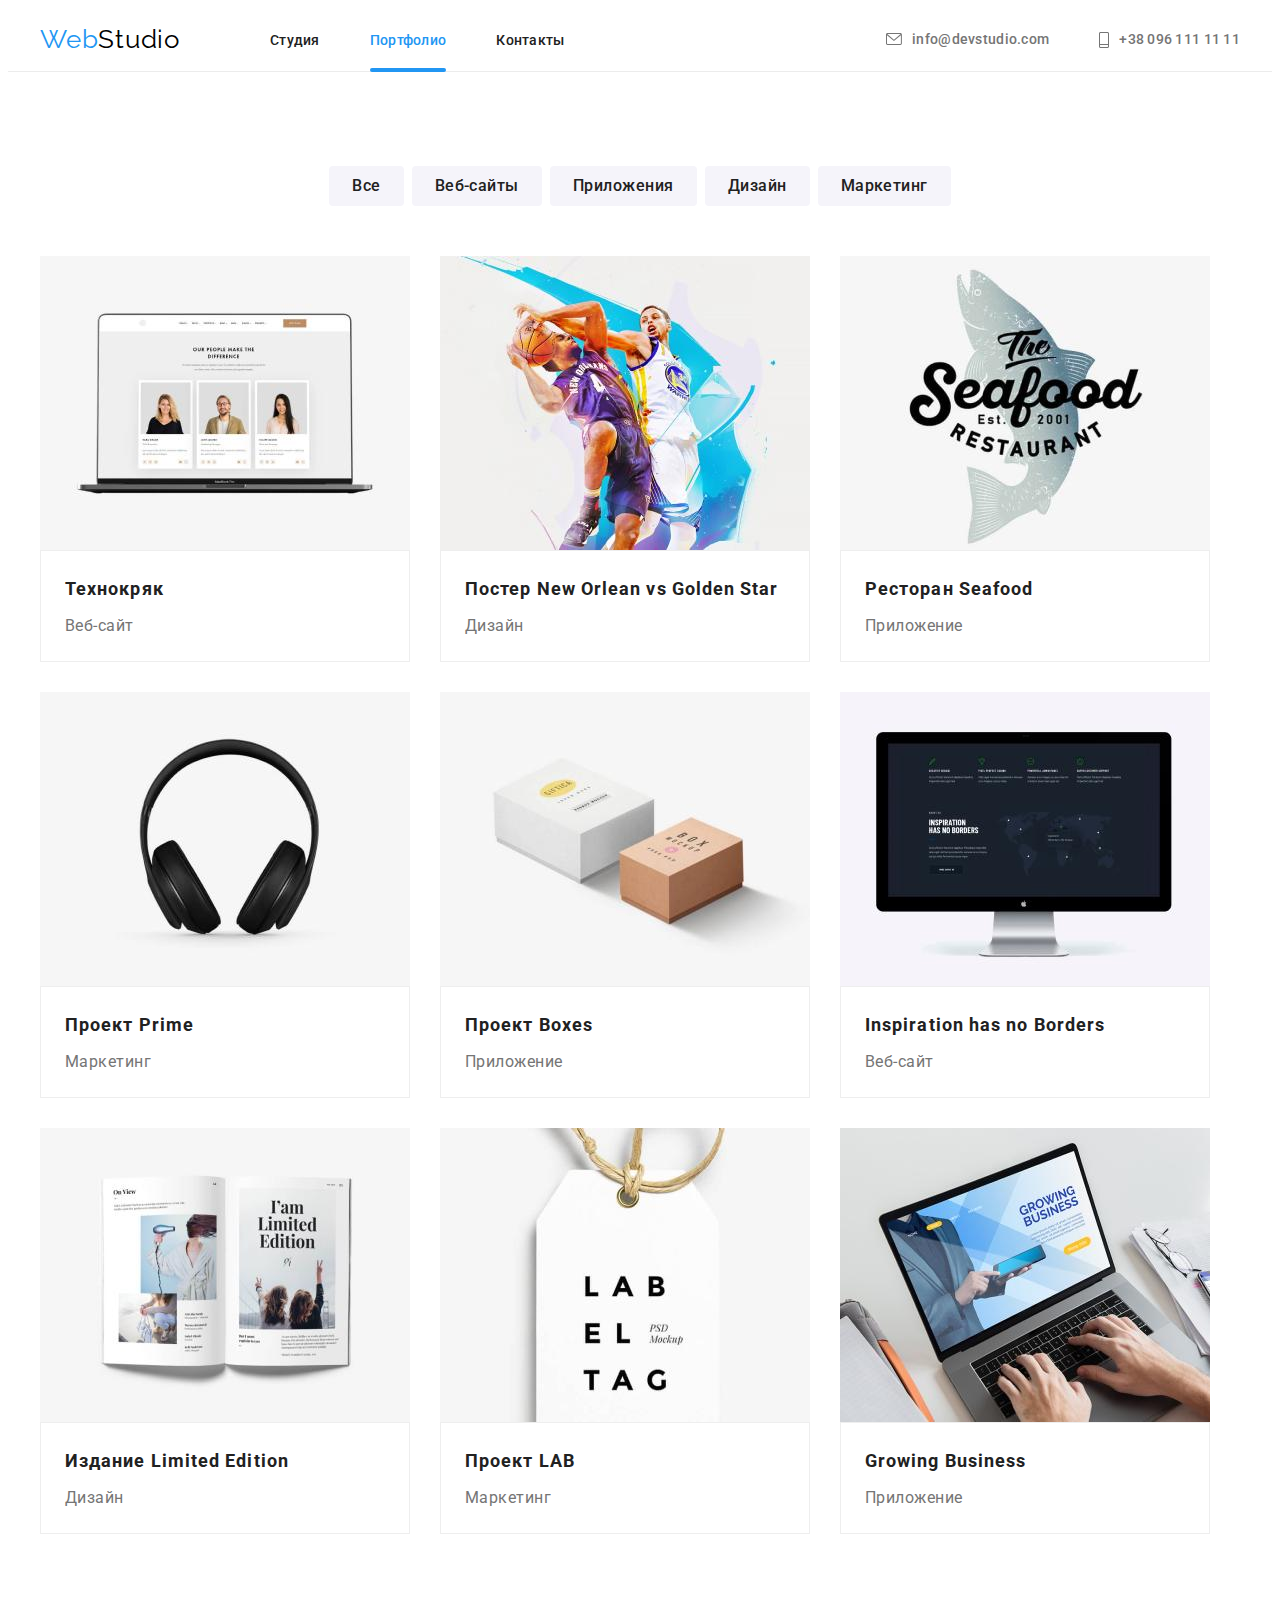
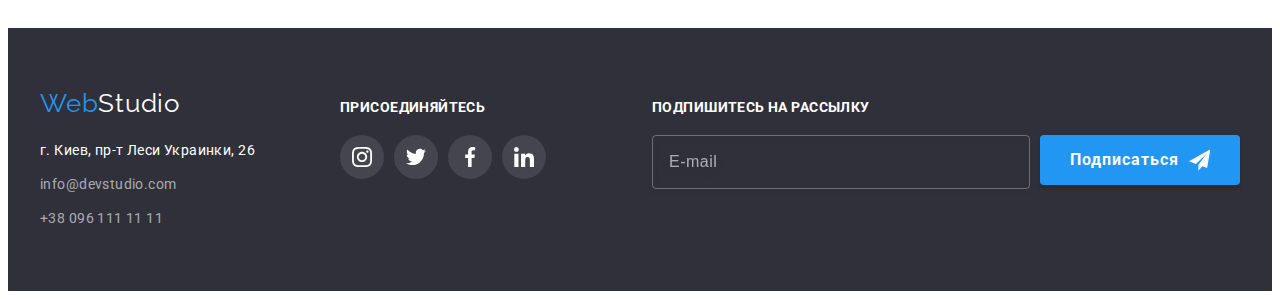
==== commit 13ea1569: "hw 8 fixed" ====
--- a/portfolio.html
+++ b/portfolio.html
@@ -18,27 +18,63 @@
 </head>
 <body>
     <header class="header">
-        <div class="container">
-            <a class="logo header__logo link" href="/">
-                <p lang="en"><span class="logo__blue link">Web</span>Studio</p>
-            </a>
-            <nav class="nav">
-                <ul class="nav__list list">
-                    <li class="nav__item"> <a class="nav__link link" href="./index.html">Студия</a></li>
-                    <li class="nav__item"> <a class="nav__link link current" href="./portfolio.html">Портфолио</a></li>
-                    <li class="nav__item"> <a class="nav__link link" href="#contacts">Контакты</a></li>
-                </ul>
+      <div class="container">
+        <a class="logo header__logo link" href="/">
+          <p lang="en"><span class="logo__blue link">Web</span>Studio</p>
+        </a>
+        <nav class="nav">
+          <ul class="nav__list list">
+            <li class="nav__item"> <a class="nav__link link" href="./index.html">Студия</a></li>
+            <li class="nav__item"> <a class="nav__link link current" href="./portfolio.html">Портфолио</a></li>
+            <li class="nav__item"> <a class="nav__link link" href="#contacts">Контакты</a></li>
+          </ul>
+        </nav>
+        <div class="connect header__connect">
+          <a href="mailto:info@devstudio.com" class="connect__link link"> <svg class="connect__icon" width="16"
+              height="12px">
+              <use href="./img/svg/icons.svg#icon-envelope"></use>
+            </svg> info@devstudio.com</a>
+          <a href="tel:+380961111111" class="connect__tel link"> <svg class="connect__icon" width="10" height="16px">
+              <use href="./img/svg/icons.svg#icon-smartphone"></use>
+            </svg> +38 096 111 11 11</a>
+        </div>
+        <button type="button" class="header-open-button"> <svg class="header-open-icon" width="40" height="40px">
+            <use href="./img/svg/icons.svg#icon-menu_40px"></use>
+          </svg></button>
+        <div class="mob is-hidden">
+          <button type="button" class="mob-button"> <svg class="mob-icon" width="40" height="40px">
+              <use href="./img/svg/icons.svg#icon-close_40px"></use>
+            </svg></button>
+          <div class="mobcontent">
+            <nav class="mob__nav">
+              <ul class="mob__navlist list">
+                <li class="mob__navitem"> <a class="mob__navlink link current" href="./index.html">Студия</a></li>
+                <li class="mob__navitem"> <a class="mob__navlink link" href="./portfolio.html">Портфолио</a></li>
+                <li class="mob__navitem"> <a class="mob__navlink link" href="#contacts">Контакты</a></li>
+              </ul>
             </nav>
-            <div class="connect header__connect">
-                <a href="mailto:info@devstudio.com" class="connect__link link"> <svg class="connect__icon" width="16"
-                        height="12px">
-                        <use href="./img/svg/icons.svg#icon-envelope"></use>
-                    </svg> info@devstudio.com</a>
-                <a href="tel:+380961111111" class="connect__tel link"> <svg class="connect__icon" width="10" height="16px">
-                        <use href="./img/svg/icons.svg#icon-smartphone"></use>
-                    </svg> +38 096 111 11 11</a>
+            <div class="mob__connect header__connect">
+              <a href="tel:+380961111111" class="mob__tel link"> +38 096 111 11 11</a>
+              <a href="mailto:info@devstudio.com" class="mob__link link"> info@devstudio.com</a>
+              <ul class="social-mob__list list">
+                <li class="social-mob__item">
+                  <a href="/" class="social-mob__link link">Instagram</a>
+                </li>
+                <li class="social-mob__item">
+                  <a href="/" class="social-mob__link link">Twitter</a>
+                </li>
+                <li class="social-mob__item">
+                  <a href="/" class="social-mob__link link">Facebook</a>
+                </li>
+                <li class="social-mob__item">
+                  <a href="/" class="social-mob__link link">LinkedIn</a>
+                </li>
+              </ul>
             </div>
-        </div>
+          </div>
+    
+        </div>
+      </div>
     </header>
     <main>
         <section class="gallery">
--- a/css/main.min.css
+++ b/css/main.min.css
@@ -1 +1 @@
-:root{--main-text-color: #212121;--second-text-color: #2196f3;--typical-margin: 20px;--timing-animation: cubic-bezier(0.4, 0, 0.2, 1)}p,h1,h2,h3,h4,h5,h6{margin:0}ul,ol{margin:0;padding-left:0}button{cursor:pointer}img{display:block;max-width:100%;height:auto}body{font-family:"Roboto",sans-serif}.list{list-style:none}.link{text-decoration:none}.visually-hidden{position:absolute;white-space:nowrap;width:1px;height:1px;overflow:hidden;border:0;padding:0;clip:rect(0 0 0 0);clip-path:inset(50%);margin:-1px}.header .container{display:flex;align-items:center}.header{background-color:#fff;border-bottom:1px solid #ececec}.nav{display:none}@media screen and (min-width: 768px){.nav{display:flex}}.nav__item{max-height:80px}.nav__item:not(:last-child){margin-right:50px}.nav__link{font-weight:500;font-size:14px;line-height:1.1428571429;letter-spacing:.02em;color:var(--main-text-color);padding:32px 0px;position:relative;transition:250ms color var(--timing-animation)}.current{color:var(--second-text-color)}.current::after{position:absolute;content:"";display:block;width:100%;height:4px;left:0px;bottom:0px;border-radius:2px;background-color:var(--second-text-color);animation-name:grow;animation-duration:1100ms;animation-timing-function:var(--timing-animation);animation-delay:250ms;animation-fill-mode:forwards}@keyframes grow{from{transform:scale(0)}to{transform:scale(1)}}.connect__link,.connect__tel{font-weight:500;font-size:14px;line-height:1.14;letter-spacing:.02em;color:#757575;display:flex;align-items:center;justify-content:center;transition:color 250ms cubic-bezier(0.4, 0, 0.2, 1)}.connect__link:hover,.connect__link:focus,.connect__tel:hover,.connect__tel:focus{color:var(--second-text-color);fill:var(--second-text-color)}.connect__icon{margin-right:10px;fill:currentColor;transition:250ms fill var(--timing-animation)}.connect__icon:hover,.connect__icon:focus{color:var(--second-text-color);fill:var(--second-text-color)}.nav__list{display:flex;align-items:center}.connect{display:none}@media screen and (min-width: 768px){.connect{display:flex;flex-direction:column;align-items:flex-start}}@media screen and (min-width: 1200px){.connect{flex-direction:row;align-items:center}}.header__connect{margin-left:auto}@media screen and (min-width: 768px){.connect__tel{margin-top:10px}}@media screen and (min-width: 1200px){.connect__tel{margin-left:50px;margin-top:0}}.header-open-button{display:block;margin-left:auto;border:none;background-color:#fff;padding:10px 0}@media screen and (min-width: 768px){.header-open-button{display:none}}.header-open-icon{fill:currentColor}.header-open-icon:hover{fill:var(--second-text-color)}@media screen and (min-width: 768px){.header-open-icon{display:none}}.mob{position:fixed;top:0;left:0;background-color:#fff;height:796vw;width:100%;opacity:1;transition:opacity 250ms var(--timing-animation)}.mob.is-hidden{visibility:hidden;opacity:0;pointer-events:none}.mobcontent{position:fixed;top:0;left:0;width:100%;height:800px;padding:48px 40px;display:flex;flex-direction:column;justify-content:space-between;height:100%;overflow-y:auto}.mob-button{position:fixed;top:10px;right:15px;padding:0;background-color:rgba(0,0,0,0);border:none;fill:currentColor;z-index:1}.mob-button:hover{fill:var(--second-text-color)}.mob__navlist{text-align:left}.mob__navitem{padding-bottom:32px}.mob__navitem:last-child{padding-bottom:0}.mob__navlink{font-weight:500;font-size:40px;line-height:1.175;letter-spacing:.02em;color:var(--main-text-color)}.mob__navlink:hover{fill:var(--second-text-color)}.mob__connect{margin-left:0}.mob__tel{font-weight:500;font-size:34px;line-height:1.1764705882;letter-spacing:.02em;color:#2196f3;padding-bottom:32px;display:block}.mob__link{font-weight:500;font-size:24px;line-height:1.1666666667;letter-spacing:.02em;color:#757575}.social-mob__list{display:flex;padding-top:64px}.social-mob__item+.social-mob__item{position:relative;margin-left:20px}.social-mob__item+.social-mob__item:first-child{margin-left:0}.social-mob__item+.social-mob__item::before{position:absolute;left:-10px;content:"";display:block;height:100%;border-right:1px solid rgba(33,33,33,.2)}.social-mob__item+.social-mob__item::before:first-child{border-right:none}.social-mob__link{font-weight:500;font-size:18px;line-height:1.22;letter-spacing:.02em;color:#2196f3}.top{background-color:#c4c4c4;padding:118px 0;background-image:linear-gradient(to right, rgba(47, 48, 58, 0.4), rgba(47, 48, 58, 0.4)),url(../img/top-back-mob.jpg);background-repeat:no-repeat;background-position:center;background-size:cover;max-width:767px;margin:0 auto}@media(min-device-pixel-ratio: 2),(min-resolution: 192dpi),(min-resolution: 2dppx){.top{background-image:linear-gradient(to right, rgba(47, 48, 58, 0.4), rgba(47, 48, 58, 0.4)),url(../img/top-back-mob-2x.jpg)}}@media screen and (min-width: 768px){.top{background-image:linear-gradient(to right, rgba(47, 48, 58, 0.4), rgba(47, 48, 58, 0.4)),url(../img/top-back-tab.jpg);max-width:1199px}}@media screen and (min-width: 768px)and (min-device-pixel-ratio: 2),screen and (min-width: 768px)and (min-resolution: 192dpi),screen and (min-width: 768px)and (min-resolution: 2dppx){.top{background-image:linear-gradient(to right, rgba(47, 48, 58, 0.4), rgba(47, 48, 58, 0.4)),url(../img/top-back-tab-2x.jpg)}}@media screen and (min-width: 1200px){.top{background-image:linear-gradient(to right, rgba(47, 48, 58, 0.4), rgba(47, 48, 58, 0.4)),url(../img/top-back-des.jpg);max-width:1600px}}@media screen and (min-width: 1200px)and (min-device-pixel-ratio: 2),screen and (min-width: 1200px)and (min-resolution: 192dpi),screen and (min-width: 1200px)and (min-resolution: 2dppx){.top{background-image:linear-gradient(to right, rgba(47, 48, 58, 0.4), rgba(47, 48, 58, 0.4)),url(../img/top-back-des-2x.jpg)}}.top__title{font-weight:900;font-size:26px;line-height:1.62;letter-spacing:.06em;text-transform:uppercase;color:#fff;box-sizing:content-box;text-align:center;margin-bottom:30px}@media screen and (min-width: 1200px){.top__title{font-size:44px;line-height:1.36}}.top__button{font-weight:700;font-size:16px;line-height:1.88;letter-spacing:.06em;color:#fff;background-color:var(--second-text-color);cursor:pointer;border-radius:4px;border:1px solid rgba(0,0,0,0);display:block;text-align:center;margin:auto;width:200px;height:50px;transition:width 250ms var(--timing-animation),height 250ms var(--timing-animation)}.top__button:hover{width:203px;height:51px}.features{padding:60px 0;margin:0 auto}@media screen and (min-width: 768px){.features{width:768px}}@media screen and (min-width: 1200px){.features{width:1200px;padding:94px 0}}.features__list{display:flex;flex-wrap:wrap;gap:30px}.features__item{max-width:450px}@media screen and (min-width: 768px){.features__item{width:354px}}@media screen and (min-width: 1200px){.features__item{width:270px}}.feature-icon-1::before,.feature-icon-2::before,.feature-icon-3::before,.feature-icon-4::before{margin-bottom:25px;display:flex;content:"";height:120px;background-color:#f5f4fa;background-repeat:no-repeat;background-position:center;border-radius:4px;border:1px solid rgba(0,0,0,0)}.feature-icon-1::before{background-image:url(../img/svg/antenna1.svg)}.feature-icon-2::before{background-image:url(../img/svg/clock1.svg)}.feature-icon-3::before{background-image:url(../img/svg/diagram1.svg)}.feature-icon-4::before{background-image:url(../img/svg/astronaut1.svg)}.feature-icon-1:hover::before,.feature-icon-2:hover::before,.feature-icon-3:hover::before,.feature-icon-4:hover::before{animation:testrotate 1s infinite alternate linear;animation-duration:1000ms;animation-delay:250ms}@keyframes testrotate{0%{transform:rotateY(0deg)}100%{transform:rotateY(180deg)}}.features__title{font-size:14px;line-height:1.1428571429;text-align:center;letter-spacing:.03em;text-transform:uppercase;color:var(--main-text-color);margin-bottom:10px}.features__text{font-weight:400;font-size:14px;line-height:1.71;letter-spacing:.03em;color:#757575}.wwd{display:none}@media screen and (min-width: 1200px){.wwd{display:block;padding-bottom:94px}}.wwd__title{font-size:36px;line-height:1.1666666667;letter-spacing:.03em;color:var(--main-text-color);box-sizing:content-box;text-align:center;margin-bottom:50px}.wwd__item{flex-basis:calc(33.3333333333% - 30px);margin-left:30px;position:relative}.wwd__item::before{position:absolute;content:"";width:100%;height:70px;background-color:rgba(47,48,58,.8);bottom:0px}.wwd__text{position:absolute;top:251px;left:83px;font-style:normal;font-weight:700;font-size:14px;line-height:1.1428571429;text-align:center;letter-spacing:.03em;text-transform:uppercase;color:#fff}.wwd__list{display:flex;align-items:center;margin-left:-30px}.team{background-color:#f5f4fa;padding:60px 0;margin:0 auto}@media screen and (min-width: 1200px){.team{padding:94px 0}}.who{padding-top:30px;padding-bottom:16px}.team__title{font-weight:700;font-size:28px;line-height:1.1785714286;text-align:center;letter-spacing:.03em;color:var(--main-text-color);margin-bottom:30px}@media screen and (min-width: 1200px){.team__title{font-size:36px;line-height:1.1666666667;color:var(--main-text-color);margin-bottom:50px}}.team__list{display:flex;flex-wrap:wrap;gap:30px}@media screen and (min-width: 1200px){.team__list{flex-wrap:nowrap}}.team__item{max-width:450px;background-color:#fff;box-sizing:border-box;box-shadow:0px 2px 1px 0px rgba(0,0,0,.2),0px 1px 1px 0px rgba(0,0,0,.1411764706),0px 1px 3px 0px rgba(0,0,0,.1215686275);border-radius:4px}@media screen and (min-width: 768px){.team__item{width:354px}}@media screen and (min-width: 1200px){.team__item{width:270px;margin-left:30px}}.who__title{font-weight:500;font-size:16px;line-height:1.1875;letter-spacing:.03em;color:var(--main-text-color);box-sizing:content-box;text-align:center}.who__text{font-weight:400;font-size:16px;line-height:1.1875;letter-spacing:.03em;color:#757575;box-sizing:content-box;text-align:center;margin-top:10px}.team__soc{margin-bottom:24px}@media screen and (min-width: 1200px){.team__soc{margin-bottom:30px}}.partners{padding:60px 0;margin:0 auto}@media screen and (min-width: 1200px){.partners{padding:94px 0}}.partners__title{font-weight:700;font-size:28px;line-height:1.1785714286;text-align:center;letter-spacing:.03em;color:var(--main-text-color);margin-bottom:30px}@media screen and (min-width: 1200px){.partners__title{font-size:36px;line-height:1.1666666667;margin-bottom:50px}}.partners__list{display:flex;flex-wrap:wrap;justify-content:center;gap:30px}.partners__item{max-width:210px;height:92px}@media screen and (min-width: 768px){.partners__item{max-width:226px}}@media screen and (min-width: 1200px){.partners__item{max-width:170px}}.partners__link{padding:16px 52px;border-radius:4px;border:1px solid rgba(0,0,0,0);border-color:#afb1b8;display:flex;align-items:center;justify-content:center;transition:250ms border-color var(--timing-animation)}.partners__link:hover,.partners__link:focus{border-color:var(--second-text-color)}@media screen and (min-width: 1200px){.partners__link{padding:16px 60px}}@media screen and (min-width: 1200px){.partners__link{padding:16px 32px}}.partners__icon{fill:#afb1b8;transition:250ms fill var(--timing-animation)}.partners__link:hover .partners__icon,.partners__link:focus .partners__icon{fill:var(--second-text-color)}.footer{background-color:#2f303a;padding-top:60px;padding-bottom:60px}@media screen and (min-width: 768px){.footer-info{margin:0 auto}}@media screen and (min-width: 1200px){.footer-info{display:flex;flex-wrap:nowrap;justify-content:space-between;align-items:baseline}}.contacts{margin-bottom:60px}@media screen and (min-width: 768px){.contacts{display:flex;align-items:baseline;justify-content:space-between;flex-wrap:wrap}}@media screen and (min-width: 1200px){.contacts{flex-wrap:nowrap;margin-bottom:0}}.footer-logo{display:block;text-align:center}@media screen and (min-width: 1200px){.footer-logo{text-align:left}}.address__list{display:block;text-align:center}@media screen and (min-width: 1200px){.address__list{text-align:left;min-width:230px}}@media screen and (min-width: 1200px){.social{margin-left:70px}}.social__title{font-family:"Roboto";font-style:normal;font-weight:700;font-size:14px;line-height:1.1428571429;letter-spacing:.03em;text-transform:uppercase;color:#fff;margin-bottom:20px;text-align:center;margin-top:60px}@media screen and (min-width: 1200px){.social__title{margin-top:0;text-align:left}}.footer__soclink{background-color:rgba(255,255,255,.1019607843)}.footer__pic{fill:#fff}.subscribe{text-align:center}@media screen and (min-width: 768px){.subscribe{display:flex;flex-direction:column;align-items:center}}@media screen and (min-width: 1200px){.subscribe{margin-left:93px;margin-top:0;align-items:flex-start}}.subscribe__title{font-weight:700;font-size:14px;line-height:1.1428571429;letter-spacing:.03em;text-transform:uppercase;color:#fff}@media screen and (min-width: 1200px){.subscribe__title{text-align:left}}.subscribe__input{display:flex;width:100%;height:50px;color:rgba(255,255,255,.6);border:1px solid rgba(255,255,255,.3);filter:drop-shadow(0px 4px 4px rgba(0, 0, 0, 0.15));border-radius:4px;background-color:rgba(0,0,0,0);padding-left:16px;outline:rgba(0,0,0,0);transition:250ms border var(--timing-animation)}.subscribe__input:hover,.subscribe__input:focus{border:1px solid var(--second-text-color)}.subscribe__input::placeholder{font-weight:400;font-size:16px;line-height:1.25;display:flex;align-items:center;letter-spacing:.03em;color:rgba(255,255,255,.6)}@media screen and (min-width: 768px){.subscribe__input{width:450px}}@media screen and (min-width: 1200px){.subscribe__input{width:358px}}.subscribe__field{margin-top:20px}@media screen and (min-width: 1200px){.subscribe__field{display:flex}}.subscribe__button{font-family:inherit;font-size:16px;font-weight:700;line-height:1.875;letter-spacing:.06em;color:#fff;width:200px;height:50px;margin:0 auto;background-color:var(--second-text-color);cursor:pointer;border-radius:4px;border:1px solid rgba(0,0,0,0);box-shadow:0px 4px 4px rgba(0,0,0,.15);display:flex;align-items:center;justify-content:center;margin-top:20px}@media screen and (min-width: 1200px){.subscribe__button{margin-left:10px;margin-top:0;padding:10px 29px}}.subscribe__icon{fill:#fff;margin-left:10px}.gallery{padding-top:60px;padding-bottom:60px}@media screen and (min-width: 1200px){.gallery{padding-top:94px;padding-bottom:94px}}.gallery-buttons-list{display:flex;align-items:center;flex-wrap:wrap;margin-bottom:40px}@media screen and (min-width: 768px){.gallery-buttons-list{justify-content:center}}@media screen and (min-width: 768px){.gallery-buttons-list{margin-bottom:30px}}@media screen and (min-width: 1200px){.gallery-buttons-list{margin-bottom:50px}}.gallery-buttons-item{margin-bottom:15px}@media screen and (min-width: 768px){.gallery-buttons-item{margin-bottom:0}}.gallery-buttons-link{font-family:inherit;font-weight:500;font-size:16px;line-height:1.62;letter-spacing:.03em;color:var(--main-text-color);background-color:#f5f4fa;cursor:pointer;padding:6px 22px;border-radius:4px;border:1px solid rgba(0,0,0,0);transition:250ms background-color var(--timing-animation),250ms box-shadow var(--timing-animation),250ms color var(--timing-animation)}.gallery-buttons-link:hover,.gallery-buttons-link:focus{background-color:var(--second-text-color);box-shadow:0px 2px 2px 0px rgba(0,0,0,.1215686275),0px 1px 2px 0px rgba(0,0,0,.0784313725),0px 3px 1px 0px rgba(0,0,0,.1019607843);color:#fff}.gallery-buttons-item:not(:last-child){margin-right:8px}.gallery-list{display:flex;align-items:center;flex-wrap:wrap;gap:30px}.gallery-item{max-width:450px;position:relative}.gallery-item:hover{box-shadow:0px 3px 1px rgba(0,0,0,.1),0px 1px 2px rgba(0,0,0,.08),0px 2px 2px rgba(0,0,0,.12)}.gallery-item img{display:block;max-width:100%}@media screen and (min-width: 768px){.gallery-item{width:354px}}@media screen and (min-width: 1200px){.gallery-item{width:370px}}.gallery-thumb{position:relative;width:100%;height:294px;overflow:hidden}.gallery-thumb::before{position:absolute;content:"";width:100%;height:100%;background-color:rgba(33,150,243,.9);transform:translateY(100%);transition:transform 250ms var(--timing-animation)}.gallery-item:hover .gallery-thumb::before{transform:translateY(0%)}.gallery-thumb-text{position:absolute;font-style:normal;top:0px;font-weight:400;font-size:18px;line-height:1.56;padding:63px 24px;letter-spacing:.03em;color:#fff;transform:translateY(100%);transition:transform 350ms var(--timing-animation)}.gallery-item:hover .gallery-thumb-text{transform:translateY(0%)}.gallery-text{padding-top:20px;padding-bottom:20px;border:1px solid #eee}.gallery-item-title{font-size:18px;line-height:2;letter-spacing:.06em;color:#212121;margin-left:24px}.gallery-item-text{font-weight:400;font-size:16px;line-height:1.88;letter-spacing:.03em;color:#757575;margin-top:4px;margin-left:24px}.current-button{color:#fff;background-color:#2196f3}.container{width:100%;margin:0 auto;padding:0 15px}@media screen and (min-width: 480px){.container{width:480px}}@media screen and (min-width: 768px){.container{width:768px}}@media screen and (min-width: 1200px){.container{width:1200px}}.logo{font-family:"Raleway",sans-serif;font-style:normal;font-size:26px;line-height:1.1923076923;letter-spacing:.03em;display:block}.header__logo{margin-right:90px;padding:16px 0px;color:#000}.logo__blue{font-family:"Raleway",sans-serif;font-size:26px;line-height:1.1923076923;letter-spacing:.03em;color:#2196f3}.footer-logo{color:#fff}.soc-list{display:flex;justify-content:center;margin-bottom:30px}.soc-list__icon{width:44px;height:44px;margin-right:10px}.soc-list__icon:last-child{margin-right:0}.soc-list__link{width:100%;height:100%;border-radius:50%;display:flex;align-items:center;justify-content:center;transition:250ms background-color var(--timing-animation)}.soc-list__link:hover,.soc-list__link:focus{background-color:var(--second-text-color)}.soc-list__pic{fill:#afb1b8;transition:250ms fill var(--timing-animation)}.soc-list__link:hover .soc-list__pic,.soc-list__link:focus .soc-list__pic{fill:#fff}.address{font-style:normal}.address__item:not(:last-child){margin-bottom:10px}.address__list{margin-top:20px;display:block}.address__location{font-weight:400;font-size:14px;line-height:1.71;letter-spacing:.03em;color:#fff;transition:250ms color var(--timing-animation)}.address__location:hover,.address__location:focus{color:var(--second-text-color)}.address__mail{font-weight:400;font-size:14px;line-height:1.71;letter-spacing:.03em;color:rgba(255,255,255,.6);transition:250ms color var(--timing-animation)}.address__mail:hover,.address__mail:focus{color:var(--second-text-color)}.address__tel{font-weight:400;font-size:14px;line-height:1.71;letter-spacing:.03em;color:rgba(255,255,255,.6);transition:250ms color var(--timing-animation)}.address__tel:hover,.address__tel:focus{color:var(--second-text-color)}.backdrop{position:fixed;top:0;left:0;width:100%;height:100%;background-color:rgba(0,0,0,.2);opacity:1;transition:opacity 250ms var(--timing-animation)}.backdrop.is-hidden{opacity:0;pointer-events:none}.modal{width:450px;height:609px;position:absolute;top:50%;left:50%;transform:translate(-50%, -50%) scale(1);opacity:1;visibility:visible;transition:transform 250ms var(--timing-animation),opacity 250ms var(--timing-animation),scale 250ms var(--timing-animation);background-color:#fff;box-shadow:0px 1px 3px rgba(0,0,0,.12),0px 1px 1px rgba(0,0,0,.14),0px 2px 1px rgba(0,0,0,.2);border-radius:4px;padding:40px}.backdrop.is-hidden .modal{transform:translate(-50%, -50%) scale(1.2);opacity:0;visibility:hidden}@media screen and (min-width: 1200px){.modal{width:528px;min-height:581px}}.no-scroll{overflow:hidden}.close-modal-button{position:absolute;top:8px;right:8px;width:30px;height:30px;border-radius:50%;border:1px solid rgba(0,0,0,.1);background:#fff;display:flex;justify-content:center;align-items:center;transition:250ms border var(--timing-animation)}.close-modal-button:focus{border:3px solid rgba(0,0,0,.3)}.link-icon-close{width:100%;height:100%;fill:currentColor;transition:250ms fill var(--timing-animation);display:flex}.link-icon-close:hover,.link-icon-close:focus{fill:var(--second-text-color)}.modal-title{font-weight:700;font-size:20px;line-height:1.5;text-align:center;letter-spacing:.03em;color:#212121}@media screen and (min-width: 1200px){.modal-title{line-height:1.15}}.modal-form{width:100%;margin-top:12px}.modal-input{box-sizing:border-box;width:100%;height:40px;border:1px solid rgba(0,0,0,0);border-color:rgba(33,33,33,.2);border-radius:4px;transition:250ms border-color var(--timing-animation);outline:rgba(0,0,0,0);padding-left:42px}.modal-input:hover,.modal-input:focus{border-color:var(--second-text-color);fill:var(--second-text-color)}.modal-wrap{position:relative}.modal-field{margin-bottom:10px}.form-icon{position:absolute;left:12px;top:50%;transform:translateY(-50%);transition:250ms fill var(--timing-animation)}.modal-input:hover+.form-icon,.modal-input:focus+.form-icon{fill:var(--second-text-color)}.modal-input-comment{box-sizing:border-box;width:100%;height:120px;left:576px;top:518px;font-size:14px;line-height:1.1428571429;letter-spacing:.01em;color:rgba(117,117,117,.5);border:1px solid rgba(0,0,0,0);border-color:rgba(33,33,33,.2);border-radius:4px;margin-bottom:10px;transition:250ms border-color var(--timing-animation);outline:rgba(0,0,0,0);resize:none;padding:12px 16px}.modal-input-comment::placeholder{position:absolute;font-weight:400;font-size:12px;line-height:1.1666666667;letter-spacing:.01em;color:rgba(117,117,117,.5)}.modal-input-comment:hover,.modal-input-comment:focus{border-color:var(--second-text-color);fill:var(--second-text-color)}.policy{font-weight:400;font-size:12px;line-height:1.1666666667;letter-spacing:.03em;color:#757575;margin-bottom:30px;display:flex;align-items:center;justify-content:center}@media screen and (min-width: 1200px){.policy{font-size:14px;line-height:1.7142857143}}.check-icon{fill:rgba(0,0,0,0)}.policy span{width:16px;height:15px;border:2px solid #212121;border-radius:3px;margin-right:9px;display:flex;align-items:center;justify-content:center}.modal-check:checked+.policy span{background-color:var(--second-text-color);border:none}.modal-check:checked+.policy .check-icon{fill:#fff}.modal-button{font-family:inherit;font-size:16px;font-weight:700;line-height:1.875;letter-spacing:.06em;color:#fff;width:200px;height:50px;background-color:var(--second-text-color);cursor:pointer;padding:10px 32px;border-radius:4px;border:1px solid rgba(0,0,0,0);display:block;text-align:center;margin:auto;box-shadow:0px 4px 4px rgba(0,0,0,.15);transition:width 250ms var(--timing-animation),height 250ms var(--timing-animation)}.modal-button:hover{width:203px;height:51px}.modal-label{font-weight:400;font-size:12px;line-height:1.1666666667;letter-spacing:.01em;color:#757575;display:block;margin-bottom:4px}.modal-policy-link{text-decoration-line:underline;color:#2196f3;margin-left:4px}/*# sourceMappingURL=main.min.css.map */+:root{--main-text-color: #212121;--second-text-color: #2196f3;--typical-margin: 20px;--timing-animation: cubic-bezier(0.4, 0, 0.2, 1)}p,h1,h2,h3,h4,h5,h6{margin:0}ul,ol{margin:0;padding-left:0}button{cursor:pointer}img{display:block;max-width:100%;height:auto}body{font-family:"Roboto",sans-serif}.list{list-style:none}.link{text-decoration:none}.visually-hidden{position:absolute;white-space:nowrap;width:1px;height:1px;overflow:hidden;border:0;padding:0;clip:rect(0 0 0 0);clip-path:inset(50%);margin:-1px}.header .container{display:flex;align-items:center}.header{background-color:#fff;border-bottom:1px solid #ececec}.nav{display:none}@media screen and (min-width: 768px){.nav{display:flex}}.nav__item{max-height:80px}.nav__item:not(:last-child){margin-right:50px}.nav__link{font-weight:500;font-size:14px;line-height:1.1428571429;letter-spacing:.02em;color:var(--main-text-color);padding:24px 0px;position:relative;transition:250ms color var(--timing-animation)}.current{color:var(--second-text-color)}.current::after{position:absolute;content:"";display:none;width:100%;height:4px;left:0px;bottom:0px;border-radius:2px;background-color:var(--second-text-color);animation-name:grow;animation-duration:1100ms;animation-timing-function:var(--timing-animation);animation-delay:250ms;animation-fill-mode:forwards}@media screen and (min-width: 768px){.current::after{display:block}}@media screen and (min-width: 1200px){.current::after{display:block}}@keyframes grow{from{transform:scale(0)}to{transform:scale(1)}}.connect__link,.connect__tel{font-weight:500;font-size:14px;line-height:1.14;letter-spacing:.02em;color:#757575;display:flex;align-items:center;justify-content:center;transition:color 250ms cubic-bezier(0.4, 0, 0.2, 1)}.connect__link:hover,.connect__link:focus,.connect__tel:hover,.connect__tel:focus{color:var(--second-text-color);fill:var(--second-text-color)}.connect__icon{margin-right:10px;fill:currentColor;transition:250ms fill var(--timing-animation)}.connect__icon:hover,.connect__icon:focus{color:var(--second-text-color);fill:var(--second-text-color)}.nav__list{display:flex;align-items:center}.connect{display:none}@media screen and (min-width: 768px){.connect{display:flex;flex-direction:column;align-items:flex-start}}@media screen and (min-width: 1200px){.connect{flex-direction:row;align-items:center}}.header__connect{margin-left:auto}@media screen and (min-width: 768px){.connect__tel{margin-top:10px}}@media screen and (min-width: 1200px){.connect__tel{margin-left:50px;margin-top:0}}.header-open-button{display:block;margin-left:auto;border:none;background-color:#fff;padding:10px 0}@media screen and (min-width: 768px){.header-open-button{display:none}}.header-open-icon{fill:currentColor}.header-open-icon:hover{fill:var(--second-text-color)}@media screen and (min-width: 768px){.header-open-icon{display:none}}.mob{position:fixed;top:0;left:0;background-color:#fff;height:796vw;width:100%;z-index:1;opacity:1;transition:opacity 250ms var(--timing-animation)}.mob.is-hidden{visibility:hidden;opacity:0;pointer-events:none}.mobcontent{position:fixed;top:0;left:0;width:100%;height:800px;padding:48px 40px;display:flex;flex-direction:column;justify-content:space-between;height:100%;overflow-y:auto}.mob-button{position:fixed;top:10px;right:15px;padding:0;background-color:rgba(0,0,0,0);border:none;fill:currentColor;z-index:2}.mob-button:hover{fill:var(--second-text-color)}.mob__navlist{text-align:left}.mob__navitem{padding-bottom:32px}.mob__navitem:last-child{padding-bottom:0}.mob__navlink{font-weight:500;font-size:40px;line-height:1.175;letter-spacing:.02em;color:var(--main-text-color)}.mob__navlink:hover{fill:var(--second-text-color)}.mob__connect{margin-left:0}.mob__tel{font-weight:500;font-size:34px;line-height:1.1764705882;letter-spacing:.02em;color:#2196f3;padding-bottom:32px;display:block}.mob__link{font-weight:500;font-size:24px;line-height:1.1666666667;letter-spacing:.02em;color:#757575}.social-mob__list{display:flex;padding-top:64px}.social-mob__item+.social-mob__item{position:relative;margin-left:20px}.social-mob__item+.social-mob__item:first-child{margin-left:0}.social-mob__item+.social-mob__item::before{position:absolute;left:-10px;content:"";display:block;height:100%;border-right:1px solid rgba(33,33,33,.2)}.social-mob__item+.social-mob__item::before:first-child{border-right:none}.social-mob__link{font-weight:500;font-size:18px;line-height:1.22;letter-spacing:.02em;color:#2196f3}.top{background-color:#c4c4c4;padding:200px 0;background-image:linear-gradient(to right, rgba(47, 48, 58, 0.4), rgba(47, 48, 58, 0.4)),url(../img/top-back-mob.jpg);background-repeat:no-repeat;background-position:center;background-size:cover;max-width:767px;margin:0 auto}@media(min-device-pixel-ratio: 2),(min-resolution: 192dpi),(min-resolution: 2dppx){.top{background-image:linear-gradient(to right, rgba(47, 48, 58, 0.4), rgba(47, 48, 58, 0.4)),url(../img/top-back-mob-2x.jpg)}}@media screen and (min-width: 768px){.top{background-image:linear-gradient(to right, rgba(47, 48, 58, 0.4), rgba(47, 48, 58, 0.4)),url(../img/top-back-tab.jpg);max-width:1199px}}@media screen and (min-width: 768px)and (min-device-pixel-ratio: 2),screen and (min-width: 768px)and (min-resolution: 192dpi),screen and (min-width: 768px)and (min-resolution: 2dppx){.top{background-image:linear-gradient(to right, rgba(47, 48, 58, 0.4), rgba(47, 48, 58, 0.4)),url(../img/top-back-tab-2x.jpg)}}@media screen and (min-width: 1200px){.top{background-image:linear-gradient(to right, rgba(47, 48, 58, 0.4), rgba(47, 48, 58, 0.4)),url(../img/top-back-des.jpg);max-width:1600px}}@media screen and (min-width: 1200px)and (min-device-pixel-ratio: 2),screen and (min-width: 1200px)and (min-resolution: 192dpi),screen and (min-width: 1200px)and (min-resolution: 2dppx){.top{background-image:linear-gradient(to right, rgba(47, 48, 58, 0.4), rgba(47, 48, 58, 0.4)),url(../img/top-back-des-2x.jpg)}}.top__title{font-weight:900;font-size:26px;line-height:1.62;letter-spacing:.06em;text-transform:uppercase;color:#fff;box-sizing:content-box;text-align:center;margin-bottom:30px}@media screen and (min-width: 1200px){.top__title{font-size:44px;line-height:1.36}}.top__button{font-weight:700;font-size:16px;line-height:1.88;letter-spacing:.06em;color:#fff;background-color:var(--second-text-color);cursor:pointer;border-radius:4px;border:1px solid rgba(0,0,0,0);display:block;text-align:center;margin:auto;width:200px;height:50px;transition:width 250ms var(--timing-animation),height 250ms var(--timing-animation)}.top__button:hover{width:203px;height:51px}.features{padding:60px 0;margin:0 auto}@media screen and (min-width: 768px){.features{width:768px}}@media screen and (min-width: 1200px){.features{width:1200px;padding:94px 0}}.features__list{display:flex;flex-wrap:wrap;gap:30px}.features__item{max-width:450px}@media screen and (min-width: 768px){.features__item{width:354px}}@media screen and (min-width: 1200px){.features__item{width:270px}}.feature-icon-1::before,.feature-icon-2::before,.feature-icon-3::before,.feature-icon-4::before{margin-bottom:25px;display:flex;content:"";height:120px;background-color:#f5f4fa;background-repeat:no-repeat;background-position:center;border-radius:4px;border:1px solid rgba(0,0,0,0)}.feature-icon-1::before{background-image:url(../img/svg/antenna1.svg)}.feature-icon-2::before{background-image:url(../img/svg/clock1.svg)}.feature-icon-3::before{background-image:url(../img/svg/diagram1.svg)}.feature-icon-4::before{background-image:url(../img/svg/astronaut1.svg)}.feature-icon-1:hover::before,.feature-icon-2:hover::before,.feature-icon-3:hover::before,.feature-icon-4:hover::before{animation:testrotate 1s infinite alternate linear;animation-duration:1000ms;animation-delay:250ms}@keyframes testrotate{0%{transform:rotateY(0deg)}100%{transform:rotateY(180deg)}}.features__title{font-size:14px;line-height:1.1428571429;text-align:center;letter-spacing:.03em;text-transform:uppercase;color:var(--main-text-color);margin-bottom:10px}@media screen and (min-width: 768px){.features__title{text-align:left}}@media screen and (min-width: 1200px){.features__title{text-align:left}}.features__text{font-weight:400;font-size:14px;line-height:1.71;letter-spacing:.03em;color:#757575}.wwd{display:none}@media screen and (min-width: 1200px){.wwd{display:block;padding-bottom:94px}}.wwd__title{font-size:36px;line-height:1.1666666667;letter-spacing:.03em;color:var(--main-text-color);box-sizing:content-box;text-align:center;margin-bottom:50px}.wwd__item{flex-basis:calc(33.3333333333% - 30px);margin-left:30px;position:relative}.wwd__item::before{position:absolute;content:"";width:100%;height:70px;background-color:rgba(47,48,58,.8);bottom:0px}.wwd__text{position:absolute;top:251px;left:83px;font-style:normal;font-weight:700;font-size:14px;line-height:1.1428571429;text-align:center;letter-spacing:.03em;text-transform:uppercase;color:#fff}.wwd__list{display:flex;align-items:center;margin-left:-30px}.team{background-color:#f5f4fa;padding:60px 0;margin:0 auto}@media screen and (min-width: 1200px){.team{padding:94px 0}}.who{padding-top:30px;padding-bottom:16px}.team__title{font-weight:700;font-size:28px;line-height:1.1785714286;text-align:center;letter-spacing:.03em;color:var(--main-text-color);margin-bottom:30px}@media screen and (min-width: 1200px){.team__title{font-size:36px;line-height:1.1666666667;color:var(--main-text-color);margin-bottom:50px}}.team__list{display:flex;flex-wrap:wrap;gap:30px}@media screen and (min-width: 1200px){.team__list{flex-wrap:nowrap}}.team__item{max-width:450px;background-color:#fff;box-sizing:border-box;box-shadow:0px 2px 1px 0px rgba(0,0,0,.2),0px 1px 1px 0px rgba(0,0,0,.1411764706),0px 1px 3px 0px rgba(0,0,0,.1215686275);border-radius:4px}@media screen and (min-width: 768px){.team__item{width:354px}}@media screen and (min-width: 1200px){.team__item{width:270px}}.who__title{font-weight:500;font-size:16px;line-height:1.1875;letter-spacing:.03em;color:var(--main-text-color);box-sizing:content-box;text-align:center}.who__text{font-weight:400;font-size:16px;line-height:1.1875;letter-spacing:.03em;color:#757575;box-sizing:content-box;text-align:center;margin-top:10px}.team__soc{margin-bottom:24px}@media screen and (min-width: 1200px){.team__soc{margin-bottom:30px}}.team__soc .soc-list__pic{fill:#afb1b8}.partners{padding:60px 0;margin:0 auto}@media screen and (min-width: 1200px){.partners{padding:94px 0}}.partners__title{font-weight:700;font-size:28px;line-height:1.1785714286;text-align:center;letter-spacing:.03em;color:var(--main-text-color);margin-bottom:30px}@media screen and (min-width: 1200px){.partners__title{font-size:36px;line-height:1.1666666667;margin-bottom:50px}}.partners__list{display:flex;flex-wrap:wrap;justify-content:center;gap:30px}.partners__item{max-width:210px;height:92px}@media screen and (min-width: 768px){.partners__item{max-width:226px}}@media screen and (min-width: 1200px){.partners__item{max-width:170px}}.partners__link{padding:16px 52px;border-radius:4px;border:1px solid rgba(0,0,0,0);border-color:#afb1b8;display:flex;align-items:center;justify-content:center;transition:250ms border-color var(--timing-animation)}.partners__link:hover,.partners__link:focus{border-color:var(--second-text-color)}@media screen and (min-width: 1200px){.partners__link{padding:16px 60px}}@media screen and (min-width: 1200px){.partners__link{padding:16px 32px}}.partners__icon{fill:#afb1b8;transition:250ms fill var(--timing-animation)}.partners__link:hover .partners__icon,.partners__link:focus .partners__icon{fill:var(--second-text-color)}.footer{background-color:#2f303a;padding-top:60px;padding-bottom:60px}@media screen and (min-width: 768px){.footer-info{margin:0 auto}}@media screen and (min-width: 1200px){.footer-info{display:flex;flex-wrap:nowrap;justify-content:space-between;align-items:baseline}}.contacts{margin-bottom:60px}@media screen and (min-width: 768px){.contacts{display:flex;align-items:baseline;justify-content:space-between;flex-wrap:wrap}}@media screen and (min-width: 1200px){.contacts{flex-wrap:nowrap;margin-bottom:0}}.footer-logo{display:block;text-align:center}@media screen and (min-width: 1200px){.footer-logo{text-align:left}}.address__list{display:block;text-align:center}@media screen and (min-width: 1200px){.address__list{text-align:left;min-width:230px}}@media screen and (min-width: 1200px){.social{margin-left:70px}}.social__title{font-family:"Roboto";font-style:normal;font-weight:700;font-size:14px;line-height:1.1428571429;letter-spacing:.03em;text-transform:uppercase;color:#fff;margin-bottom:20px;text-align:center;margin-top:60px}@media screen and (min-width: 1200px){.social__title{margin-top:0;text-align:left}}.footer__soclink{background-color:rgba(255,255,255,.1019607843)}.footer__pic{fill:#fff}.subscribe{text-align:center}@media screen and (min-width: 768px){.subscribe{display:flex;flex-direction:column;align-items:center}}@media screen and (min-width: 1200px){.subscribe{margin-left:93px;margin-top:0;align-items:flex-start}}.subscribe__title{font-weight:700;font-size:14px;line-height:1.1428571429;letter-spacing:.03em;text-transform:uppercase;color:#fff}@media screen and (min-width: 1200px){.subscribe__title{text-align:left}}.subscribe__input{display:flex;width:100%;height:50px;color:rgba(255,255,255,.6);border:1px solid rgba(255,255,255,.3);filter:drop-shadow(0px 4px 4px rgba(0, 0, 0, 0.15));border-radius:4px;background-color:rgba(0,0,0,0);padding-left:16px;outline:rgba(0,0,0,0);transition:250ms border var(--timing-animation)}.subscribe__input:hover,.subscribe__input:focus{border:1px solid var(--second-text-color)}.subscribe__input::placeholder{font-weight:400;font-size:16px;line-height:1.25;display:flex;align-items:center;letter-spacing:.03em;color:rgba(255,255,255,.6)}@media screen and (min-width: 768px){.subscribe__input{width:450px}}@media screen and (min-width: 1200px){.subscribe__input{width:358px}}.subscribe__field{margin-top:20px}@media screen and (min-width: 1200px){.subscribe__field{display:flex}}.subscribe__button{font-family:inherit;font-size:16px;font-weight:700;line-height:1.875;letter-spacing:.06em;color:#fff;width:200px;height:50px;margin:0 auto;background-color:var(--second-text-color);cursor:pointer;border-radius:4px;border:1px solid rgba(0,0,0,0);box-shadow:0px 4px 4px rgba(0,0,0,.15);display:flex;align-items:center;justify-content:center;margin-top:20px}@media screen and (min-width: 1200px){.subscribe__button{margin-left:10px;margin-top:0;padding:10px 29px}}.subscribe__icon{fill:#fff;margin-left:10px}.gallery{padding-top:60px;padding-bottom:60px}@media screen and (min-width: 1200px){.gallery{padding-top:94px;padding-bottom:94px}}.gallery-buttons-list{display:flex;align-items:center;flex-wrap:wrap;margin-bottom:40px}@media screen and (min-width: 768px){.gallery-buttons-list{justify-content:center}}@media screen and (min-width: 768px){.gallery-buttons-list{margin-bottom:30px}}@media screen and (min-width: 1200px){.gallery-buttons-list{margin-bottom:50px}}.gallery-buttons-item{margin-bottom:15px}@media screen and (min-width: 768px){.gallery-buttons-item{margin-bottom:0}}.gallery-buttons-link{font-family:inherit;font-weight:500;font-size:16px;line-height:1.62;letter-spacing:.03em;color:var(--main-text-color);background-color:#f5f4fa;cursor:pointer;padding:6px 22px;border-radius:4px;border:1px solid rgba(0,0,0,0);transition:250ms background-color var(--timing-animation),250ms box-shadow var(--timing-animation),250ms color var(--timing-animation)}.gallery-buttons-link:hover,.gallery-buttons-link:focus{background-color:var(--second-text-color);box-shadow:0px 2px 2px 0px rgba(0,0,0,.1215686275),0px 1px 2px 0px rgba(0,0,0,.0784313725),0px 3px 1px 0px rgba(0,0,0,.1019607843);color:#fff}.gallery-buttons-item:not(:last-child){margin-right:8px}.gallery-list{display:flex;align-items:center;flex-wrap:wrap;gap:30px}.gallery-item{width:100%;position:relative}.gallery-item:hover{box-shadow:0px 3px 1px rgba(0,0,0,.1),0px 1px 2px rgba(0,0,0,.08),0px 2px 2px rgba(0,0,0,.12)}.gallery-item img{display:block;width:100%}@media screen and (min-width: 768px){.gallery-item{width:354px}}@media screen and (min-width: 1200px){.gallery-item{width:370px}}.gallery-thumb{position:relative;width:100%;overflow:hidden}.gallery-thumb::before{position:absolute;content:"";width:100%;height:100%;background-color:rgba(33,150,243,.9);transform:translateY(100%);transition:transform 250ms var(--timing-animation)}.gallery-item:hover .gallery-thumb::before{transform:translateY(0%)}.gallery-thumb-text{position:absolute;font-style:normal;top:0px;font-weight:400;font-size:18px;line-height:1.56;padding:77px 24px;letter-spacing:.03em;color:#fff;transform:translateY(100%);transition:transform 350ms var(--timing-animation)}.gallery-item:hover .gallery-thumb-text{transform:translateY(0%)}@media screen and (min-width: 768px){.gallery-thumb-text{padding:49px 24px 77px 24px}}@media screen and (min-width: 1200px){.gallery-thumb-text{padding:63px 24px}}.gallery-text{padding-top:20px;padding-bottom:20px;border:1px solid #eee}.gallery-item-title{font-size:18px;line-height:2;letter-spacing:.06em;color:#212121;margin-left:24px}.gallery-item-text{font-weight:400;font-size:16px;line-height:1.88;letter-spacing:.03em;color:#757575;margin-top:4px;margin-left:24px}.current-button{color:#fff;background-color:#2196f3}.container{width:100%;margin:0 auto;padding:0 15px}@media screen and (min-width: 480px){.container{width:480px}}@media screen and (min-width: 768px){.container{width:768px}}@media screen and (min-width: 1200px){.container{width:1200px}}.logo{font-family:"Raleway",sans-serif;font-style:normal;font-size:26px;line-height:1.1923076923;letter-spacing:.03em;display:block}.header__logo{margin-right:90px;padding:16px 0px;color:#000}.logo__blue{font-family:"Raleway",sans-serif;font-size:26px;line-height:1.1923076923;letter-spacing:.03em;color:#2196f3}.footer-logo{color:#fff}.soc-list{display:flex;justify-content:center;margin-bottom:30px}.soc-list__icon{width:44px;height:44px;margin-right:10px}.soc-list__icon:last-child{margin-right:0}.soc-list__link{width:100%;height:100%;border-radius:50%;display:flex;align-items:center;justify-content:center;transition:250ms background-color var(--timing-animation)}.soc-list__link:hover,.soc-list__link:focus{background-color:var(--second-text-color)}.soc-list__pic{fill:#fff;transition:250ms fill var(--timing-animation)}.soc-list__link:hover .soc-list__pic,.soc-list__link:focus .soc-list__pic{fill:#fff}.address{font-style:normal}.address__item:not(:last-child){margin-bottom:10px}.address__list{margin-top:20px;display:block}.address__location{font-weight:400;font-size:14px;line-height:1.71;letter-spacing:.03em;color:#fff;transition:250ms color var(--timing-animation)}.address__location:hover,.address__location:focus{color:var(--second-text-color)}.address__mail{font-weight:400;font-size:14px;line-height:1.71;letter-spacing:.03em;color:rgba(255,255,255,.6);transition:250ms color var(--timing-animation)}.address__mail:hover,.address__mail:focus{color:var(--second-text-color)}.address__tel{font-weight:400;font-size:14px;line-height:1.71;letter-spacing:.03em;color:rgba(255,255,255,.6);transition:250ms color var(--timing-animation)}.address__tel:hover,.address__tel:focus{color:var(--second-text-color)}.backdrop{position:fixed;top:0;left:0;width:100%;height:100%;background-color:rgba(0,0,0,.2);opacity:1;transition:opacity 250ms var(--timing-animation)}.backdrop.is-hidden{opacity:0;pointer-events:none}.modal{width:450px;height:609px;position:absolute;top:50%;left:50%;transform:translate(-50%, -50%) scale(1);opacity:1;visibility:visible;transition:transform 250ms var(--timing-animation),opacity 250ms var(--timing-animation),scale 250ms var(--timing-animation);background-color:#fff;box-shadow:0px 1px 3px rgba(0,0,0,.12),0px 1px 1px rgba(0,0,0,.14),0px 2px 1px rgba(0,0,0,.2);border-radius:4px;padding:40px}.backdrop.is-hidden .modal{transform:translate(-50%, -50%) scale(1.2);opacity:0;visibility:hidden}@media screen and (min-width: 1200px){.modal{width:528px;min-height:581px}}.no-scroll{overflow:hidden}.close-modal-button{position:absolute;top:8px;right:8px;width:30px;height:30px;border-radius:50%;border:1px solid rgba(0,0,0,.1);background:#fff;display:flex;justify-content:center;align-items:center;transition:250ms border var(--timing-animation)}.close-modal-button:focus{border:3px solid rgba(0,0,0,.3)}.link-icon-close{width:100%;height:100%;fill:currentColor;transition:250ms fill var(--timing-animation);display:flex}.link-icon-close:hover,.link-icon-close:focus{fill:var(--second-text-color)}.modal-title{font-weight:700;font-size:20px;line-height:1.5;text-align:center;letter-spacing:.03em;color:#212121}@media screen and (min-width: 1200px){.modal-title{line-height:1.15}}.modal-form{width:100%;margin-top:12px}.modal-input{box-sizing:border-box;width:100%;height:40px;border:1px solid rgba(0,0,0,0);border-color:rgba(33,33,33,.2);border-radius:4px;transition:250ms border-color var(--timing-animation);outline:rgba(0,0,0,0);padding-left:42px}.modal-input:hover,.modal-input:focus{border-color:var(--second-text-color);fill:var(--second-text-color)}.modal-wrap{position:relative}.modal-field{margin-bottom:10px}.form-icon{position:absolute;left:12px;top:50%;transform:translateY(-50%);transition:250ms fill var(--timing-animation)}.modal-input:hover+.form-icon,.modal-input:focus+.form-icon{fill:var(--second-text-color)}.modal-input-comment{box-sizing:border-box;width:100%;height:120px;left:576px;top:518px;font-size:14px;line-height:1.1428571429;letter-spacing:.01em;color:rgba(117,117,117,.5);border:1px solid rgba(0,0,0,0);border-color:rgba(33,33,33,.2);border-radius:4px;margin-bottom:10px;transition:250ms border-color var(--timing-animation);outline:rgba(0,0,0,0);resize:none;padding:12px 16px}.modal-input-comment::placeholder{position:absolute;font-weight:400;font-size:12px;line-height:1.1666666667;letter-spacing:.01em;color:rgba(117,117,117,.5)}.modal-input-comment:hover,.modal-input-comment:focus{border-color:var(--second-text-color);fill:var(--second-text-color)}.policy{font-weight:400;font-size:12px;line-height:1.1666666667;letter-spacing:.03em;color:#757575;margin-bottom:30px;display:flex;align-items:center;justify-content:center}@media screen and (min-width: 1200px){.policy{font-size:14px;line-height:1.7142857143}}.check-icon{fill:rgba(0,0,0,0)}.policy span{width:16px;height:15px;border:2px solid #212121;border-radius:3px;margin-right:9px;display:flex;align-items:center;justify-content:center}.modal-check:checked+.policy span{background-color:var(--second-text-color);border:none}.modal-check:checked+.policy .check-icon{fill:#fff}.modal-button{font-family:inherit;font-size:16px;font-weight:700;line-height:1.875;letter-spacing:.06em;color:#fff;width:200px;height:50px;background-color:var(--second-text-color);cursor:pointer;padding:10px 32px;border-radius:4px;border:1px solid rgba(0,0,0,0);display:block;text-align:center;margin:auto;box-shadow:0px 4px 4px rgba(0,0,0,.15);transition:width 250ms var(--timing-animation),height 250ms var(--timing-animation)}.modal-button:hover{width:203px;height:51px}.modal-label{font-weight:400;font-size:12px;line-height:1.1666666667;letter-spacing:.01em;color:#757575;display:block;margin-bottom:4px}.modal-policy-link{text-decoration-line:underline;color:#2196f3;margin-left:4px}/*# sourceMappingURL=main.min.css.map */